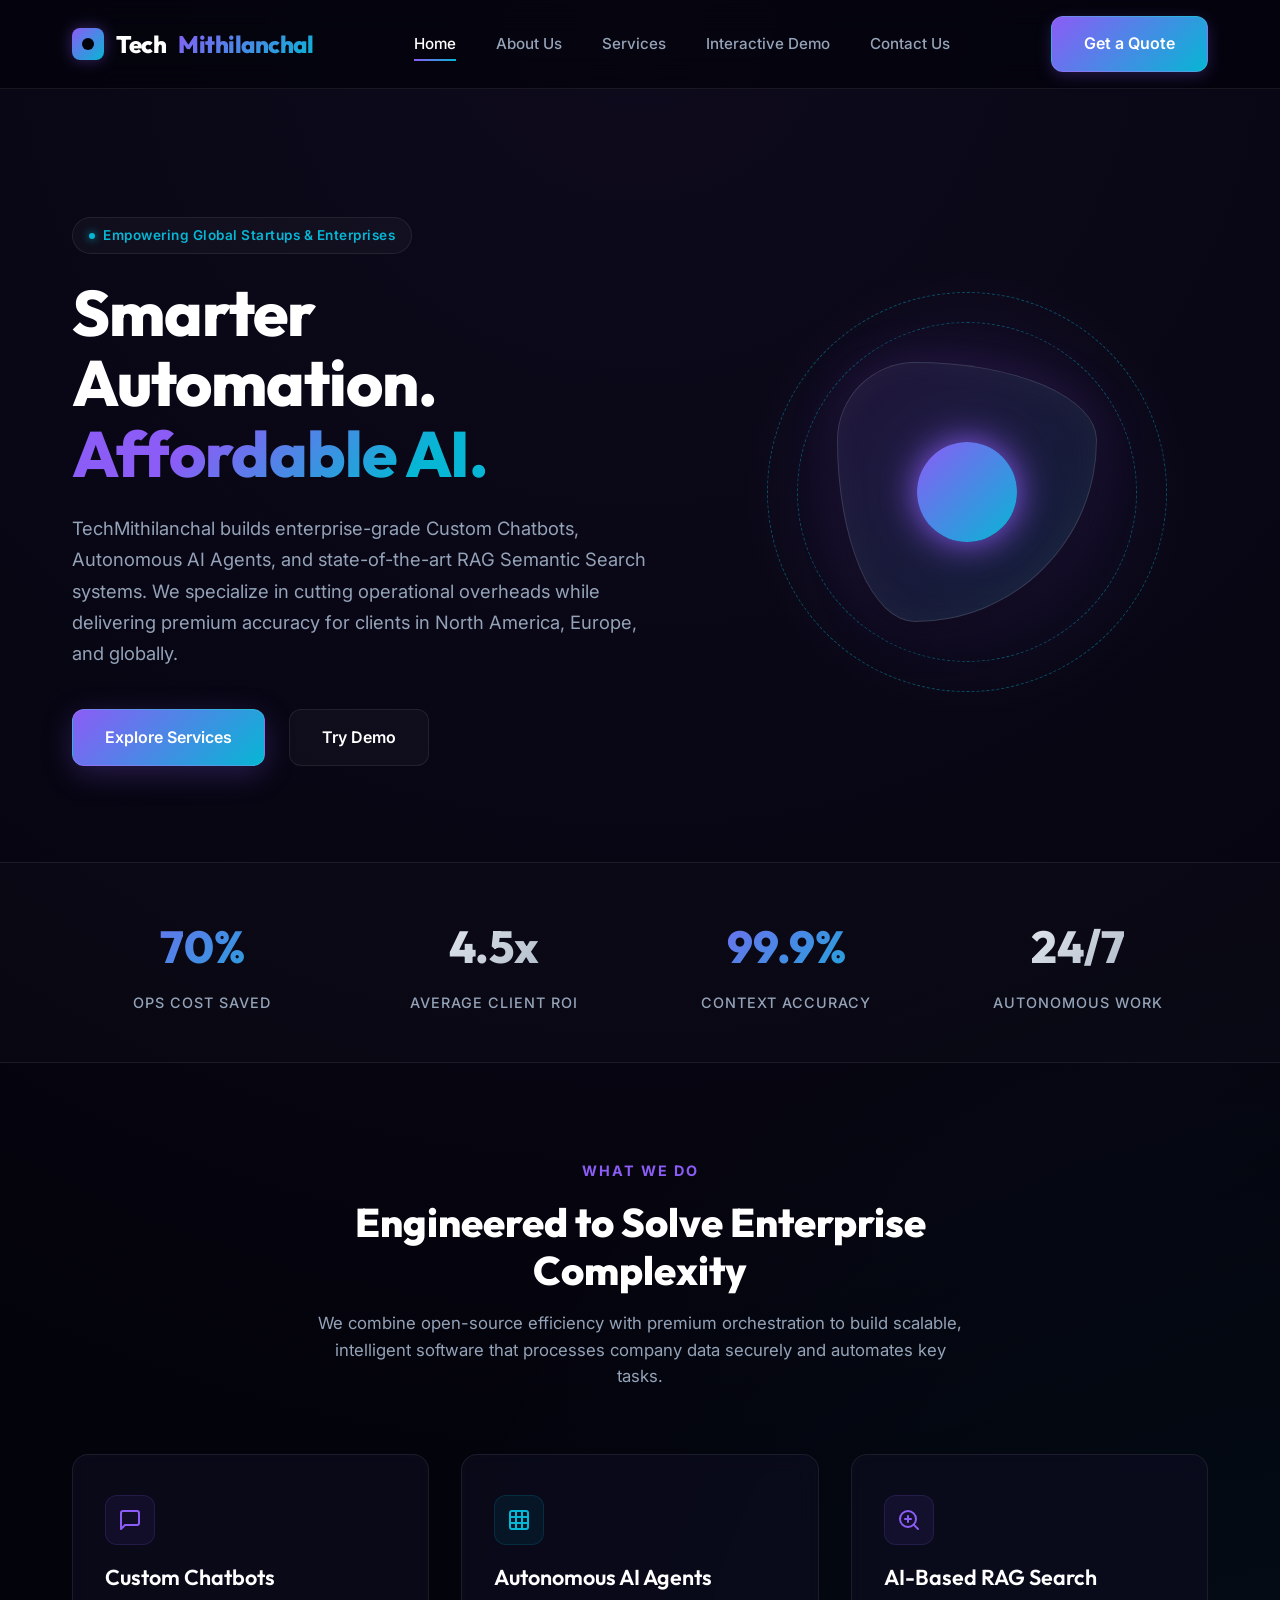
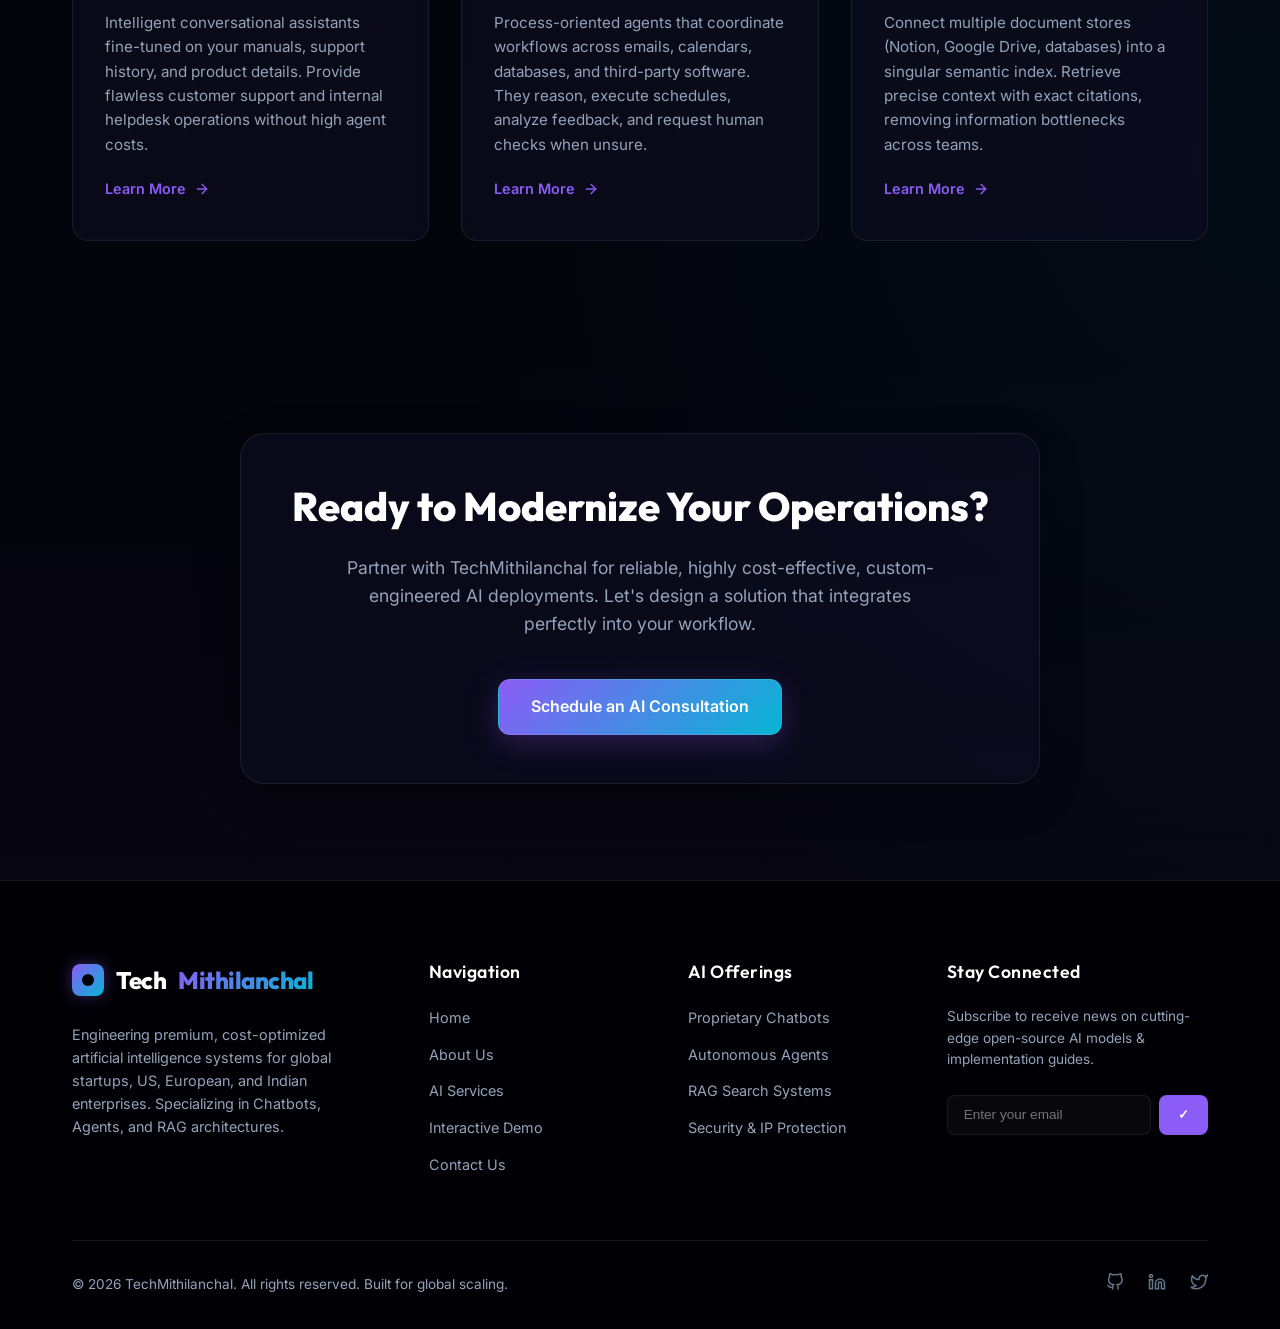
==== index.html @ 9c801f31 "Initial commit of TechMithilanchal site" ====
<!DOCTYPE html>
<html lang="en">
<head>
    <meta charset="UTF-8">
    <meta name="viewport" content="width=device-width, initial-scale=1.0">
    <meta name="description" content="TechMithilanchal delivers premium, cost-effective AI solutions for global startups and enterprises. Specializing in Custom Chatbots, Autonomous AI Agents, and Semantic RAG Search.">
    <meta name="keywords" content="AI Service Company, Custom Chatbots, AI Agents, RAG Search, Enterprise AI, Affordable AI Solution, TechMithilanchal">
    
    <!-- SEO Optimization -->
    <link rel="canonical" href="https://techmithilanchal.com/" />
    
    <!-- Open Graph / Facebook -->
    <meta property="og:type" content="website" />
    <meta property="og:url" content="https://techmithilanchal.com/" />
    <meta property="og:title" content="TechMithilanchal - Next-Gen AI Services for Startups & Enterprises" />
    <meta property="og:description" content="Premium, cost-optimized AI systems for global companies. Specializing in Custom Chatbots, Autonomous Agents, and Semantic RAG Search." />
    <meta property="og:image" content="https://techmithilanchal.com/logo.png" />

    <!-- Twitter -->
    <meta property="twitter:card" content="summary_large_image" />
    <meta property="twitter:url" content="https://techmithilanchal.com/" />
    <meta property="twitter:title" content="TechMithilanchal - Next-Gen AI Services" />
    <meta property="twitter:description" content="Custom Chatbots, Autonomous Agents, and RAG Semantic Search built specifically for cost-effective enterprise scaling." />
    <meta property="twitter:image" content="https://techmithilanchal.com/logo.png" />

    <!-- Schema.org JSON-LD Corporate Structured Data -->
    <script type="application/ld+json">
    {
      "@context": "https://schema.org",
      "@type": "Organization",
      "name": "TechMithilanchal",
      "url": "https://techmithilanchal.com/",
      "logo": "https://techmithilanchal.com/logo.png",
      "description": "TechMithilanchal builds enterprise-grade Custom Chatbots, Autonomous AI Agents, and state-of-the-art RAG Semantic Search systems.",
      "sameAs": [
        "https://github.com/techmithilanchal",
        "https://linkedin.com/company/techmithilanchal"
      ],
      "contactPoint": {
        "@type": "ContactPoint",
        "contactType": "customer support",
        "email": "contact@techmithilanchal.com"
      }
    }
    </script>

    <title>Cut Ops Costs by 70% with Custom AI Agents & Chatbots</title>
    <link rel="icon" type="image/svg+xml" href="/favicon.svg">
    <link rel="stylesheet" href="/style.css">
    <script defer src="/app.js"></script>
</head>
<body>
    <!-- Navigation Header -->
    <header class="navbar">
        <div class="container navbar-container">
            <a href="/" class="logo" id="nav-logo">
                <div class="logo-icon"></div>
                Tech<span>Mithilanchal</span>
            </a>
            
            <nav>
                <ul class="nav-menu" id="nav-menu-list">
                    <li><a href="/" class="nav-link" id="link-home">Home</a></li>
                    <li><a href="/about-us/" class="nav-link" id="link-about">About Us</a></li>
                    <li><a href="/services/" class="nav-link" id="link-services">Services</a></li>
                    <li><a href="/demo/" class="nav-link" id="link-demo">Interactive Demo</a></li>
                    <li><a href="/contact/" class="nav-link" id="link-contact">Contact Us</a></li>
                    <li class="mobile-cta-item"><a href="/contact/" class="btn nav-cta mobile-cta" id="mobile-header-cta">Get a Quote</a></li>
                </ul>
            </nav>
            
            <a href="/contact/" class="btn nav-cta" id="header-cta">Get a Quote</a>
            
            <button class="menu-toggle" id="menu-toggle-btn" aria-label="Toggle Navigation Menu">
                <span></span>
                <span></span>
                <span></span>
            </button>
        </div>
    </header>

    <!-- Main Content -->
    <main>
        <!-- Hero Section -->
        <section class="hero reveal-hidden" id="hero-section">
            <div class="container hero-grid">
                <div class="hero-content">
                    <div class="badge">
                        <span class="badge-dot"></span>
                        Empowering Global Startups & Enterprises
                    </div>
                    <h1 class="hero-title" id="main-hero-title">
                        Smarter Automation.<br><span>Affordable AI.</span>
                    </h1>
                    <p class="hero-description">
                        TechMithilanchal builds enterprise-grade Custom Chatbots, Autonomous AI Agents, and state-of-the-art RAG Semantic Search systems. We specialize in cutting operational overheads while delivering premium accuracy for clients in North America, Europe, and globally.
                    </p>
                    <div class="hero-actions">
                        <a href="/services/" class="btn btn-primary" id="hero-primary-cta">Explore Services</a>
                        <a href="/demo/" class="btn btn-secondary" id="hero-secondary-cta">Try Demo</a>
                    </div>
                </div>
                
                <div class="hero-visual">
                    <div class="visual-canvas">
                        <div class="visual-ring ring-1"></div>
                        <div class="visual-ring ring-2"></div>
                        <div class="visual-sphere">
                            <div class="visual-core"></div>
                        </div>
                    </div>
                </div>
            </div>
        </section>

        <!-- Stats Section -->
        <section class="stats reveal-hidden" id="stats-section">
            <div class="container stats-grid">
                <div class="stat-item">
                    <span class="stat-number colored">70%</span>
                    <span class="stat-label">Ops Cost Saved</span>
                </div>
                <div class="stat-item">
                    <span class="stat-number">4.5x</span>
                    <span class="stat-label">Average Client ROI</span>
                </div>
                <div class="stat-item">
                    <span class="stat-number colored">99.9%</span>
                    <span class="stat-label">Context Accuracy</span>
                </div>
                <div class="stat-item">
                    <span class="stat-number">24/7</span>
                    <span class="stat-label">Autonomous Work</span>
                </div>
            </div>
        </section>

        <!-- Core Offerings Highlight -->
        <section class="section reveal-hidden" id="features-highlights">
            <div class="container">
                <div class="section-header">
                    <span class="section-subtitle">What We Do</span>
                    <h2 class="section-title" id="features-section-title">Engineered to Solve Enterprise Complexity</h2>
                    <p class="section-description">We combine open-source efficiency with premium orchestration to build scalable, intelligent software that processes company data securely and automates key tasks.</p>
                </div>
                
                <div class="grid-3">
                    <!-- Service Card 1 -->
                    <article class="card">
                        <div class="card-icon">
                            <svg width="24" height="24" viewBox="0 0 24 24" fill="none" stroke="currentColor" stroke-width="2" stroke-linecap="round" stroke-linejoin="round"><path d="M21 15a2 2 0 0 1-2 2H7l-4 4V5a2 2 0 0 1 2-2h14a2 2 0 0 1 2 2z"></path></svg>
                        </div>
                        <h3 class="card-title">Custom Chatbots</h3>
                        <p class="card-text">
                            Intelligent conversational assistants fine-tuned on your manuals, support history, and product details. Provide flawless customer support and internal helpdesk operations without high agent costs.
                        </p>
                        <a href="/services/#chatbots" class="card-link">Learn More <svg width="16" height="16" viewBox="0 0 24 24" fill="none" stroke="currentColor" stroke-width="2" stroke-linecap="round" stroke-linejoin="round"><line x1="5" y1="12" x2="19" y2="12"></line><polyline points="12 5 19 12 12 19"></polyline></svg></a>
                    </article>

                    <!-- Service Card 2 -->
                    <article class="card">
                        <div class="card-icon cyan">
                            <svg width="24" height="24" viewBox="0 0 24 24" fill="none" stroke="currentColor" stroke-width="2" stroke-linecap="round" stroke-linejoin="round"><rect x="3" y="3" width="18" height="18" rx="2" ry="2"></rect><line x1="9" y1="3" x2="9" y2="21"></line><line x1="15" y1="3" x2="15" y2="21"></line><line x1="3" y1="9" x2="21" y2="9"></line><line x1="3" y1="15" x2="21" y2="15"></line></svg>
                        </div>
                        <h3 class="card-title">Autonomous AI Agents</h3>
                        <p class="card-text">
                            Process-oriented agents that coordinate workflows across emails, calendars, databases, and third-party software. They reason, execute schedules, analyze feedback, and request human checks when unsure.
                        </p>
                        <a href="/services/#agents" class="card-link">Learn More <svg width="16" height="16" viewBox="0 0 24 24" fill="none" stroke="currentColor" stroke-width="2" stroke-linecap="round" stroke-linejoin="round"><line x1="5" y1="12" x2="19" y2="12"></line><polyline points="12 5 19 12 12 19"></polyline></svg></a>
                    </article>

                    <!-- Service Card 3 -->
                    <article class="card">
                        <div class="card-icon">
                            <svg width="24" height="24" viewBox="0 0 24 24" fill="none" stroke="currentColor" stroke-width="2" stroke-linecap="round" stroke-linejoin="round"><circle cx="11" cy="11" r="8"></circle><line x1="21" y1="21" x2="16.65" y2="16.65"></line><line x1="11" y1="8" x2="11" y2="14"></line><line x1="8" y1="11" x2="14" y2="11"></line></svg>
                        </div>
                        <h3 class="card-title">AI-Based RAG Search</h3>
                        <p class="card-text">
                            Connect multiple document stores (Notion, Google Drive, databases) into a singular semantic index. Retrieve precise context with exact citations, removing information bottlenecks across teams.
                        </p>
                        <a href="/services/#rag" class="card-link">Learn More <svg width="16" height="16" viewBox="0 0 24 24" fill="none" stroke="currentColor" stroke-width="2" stroke-linecap="round" stroke-linejoin="round"><line x1="5" y1="12" x2="19" y2="12"></line><polyline points="12 5 19 12 12 19"></polyline></svg></a>
                    </article>
                </div>
            </div>
        </section>

        <!-- CTA Section -->
        <section class="section reveal-hidden" id="home-cta-section" style="background: linear-gradient(180deg, transparent, rgba(139, 92, 246, 0.03) 100%);">
            <div class="container">
                <div class="contact-card" style="text-align: center; display: flex; flex-direction: column; gap: 1.5rem; align-items: center; max-width: 800px; margin: 0 auto;">
                    <h2 style="font-family: var(--font-heading); font-size: 2.5rem; font-weight: 800;">Ready to Modernize Your Operations?</h2>
                    <p style="color: var(--text-muted); font-size: 1.1rem; max-width: 600px; line-height: 1.6;">
                        Partner with TechMithilanchal for reliable, highly cost-effective, custom-engineered AI deployments. Let's design a solution that integrates perfectly into your workflow.
                    </p>
                    <a href="/contact/" class="btn btn-primary" style="margin-top: 1rem;" id="footer-cta-btn">Schedule an AI Consultation</a>
                </div>
            </div>
        </section>
    </main>

    <!-- Footer -->
    <footer class="footer">
        <div class="container">
            <div class="footer-grid">
                <div class="footer-column">
                    <a href="/" class="logo">
                        <div class="logo-icon"></div>
                        Tech<span>Mithilanchal</span>
                    </a>
                    <p class="footer-desc">
                        Engineering premium, cost-optimized artificial intelligence systems for global startups, US, European, and Indian enterprises. Specializing in Chatbots, Agents, and RAG architectures.
                    </p>
                </div>
                
                <div class="footer-column">
                    <h4 class="footer-title">Navigation</h4>
                    <ul class="footer-links">
                        <li><a href="/" class="footer-link">Home</a></li>
                        <li><a href="/about-us/" class="footer-link">About Us</a></li>
                        <li><a href="/services/" class="footer-link">AI Services</a></li>
                        <li><a href="/demo/" class="footer-link">Interactive Demo</a></li>
                        <li><a href="/contact/" class="footer-link">Contact Us</a></li>
                    </ul>
                </div>

                <div class="footer-column">
                    <h4 class="footer-title">AI Offerings</h4>
                    <ul class="footer-links">
                        <li><a href="/services/#chatbots" class="footer-link">Proprietary Chatbots</a></li>
                        <li><a href="/services/#agents" class="footer-link">Autonomous Agents</a></li>
                        <li><a href="/services/#rag" class="footer-link">RAG Search Systems</a></li>
                        <li><a href="/about-us/#values" class="footer-link">Security & IP Protection</a></li>
                    </ul>
                </div>

                <div class="footer-column">
                    <h4 class="footer-title">Stay Connected</h4>
                    <p class="footer-desc" style="font-size: 0.85rem;">Subscribe to receive news on cutting-edge open-source AI models & implementation guides.</p>
                    <form class="newsletter-form" onsubmit="event.preventDefault(); alert('Subscribed successfully!'); this.reset();">
                        <input type="email" placeholder="Enter your email" class="newsletter-input" required aria-label="Email address for newsletter">
                        <button type="submit" class="btn-icon" aria-label="Subscribe">✓</button>
                    </form>
                </div>
            </div>

            <div class="footer-bottom">
                <p>&copy; 2026 TechMithilanchal. All rights reserved. Built for global scaling.</p>
                <div class="footer-socials">
                    <a href="#" class="social-link" aria-label="GitHub"><svg width="18" height="18" viewBox="0 0 24 24" fill="none" stroke="currentColor" stroke-width="2"><path d="M9 19c-5 1.5-5-2.5-7-3m14 6v-3.87a3.37 3.37 0 0 0-.94-2.61c3.14-.35 6.44-1.54 6.44-7A5.44 5.44 0 0 0 20 4.77 5.07 5.07 0 0 0 19.91 1S18.73.65 16 2.48a13.38 13.38 0 0 0-7 0C6.27.65 5.09 1 5.09 1A5.07 5.07 0 0 0 5 4.77a5.44 5.44 0 0 0-1.5 3.78c0 5.42 3.3 6.61 6.44 7A3.37 3.37 0 0 0 9 18.13V22"></path></svg></a>
                    <a href="#" class="social-link" aria-label="LinkedIn"><svg width="18" height="18" viewBox="0 0 24 24" fill="none" stroke="currentColor" stroke-width="2"><path d="M16 8a6 6 0 0 1 6 6v7h-4v-7a2 2 0 0 0-2-2 2 2 0 0 0-2 2v7h-4v-7a6 6 0 0 1 6-6zM2 9h4v12H2z"></path><circle cx="4" cy="4" r="2"></circle></svg></a>
                    <a href="#" class="social-link" aria-label="Twitter"><svg width="18" height="18" viewBox="0 0 24 24" fill="none" stroke="currentColor" stroke-width="2"><path d="M23 3a10.9 10.9 0 0 1-3.14 1.53 4.48 4.48 0 0 0-7.86 3v1A10.66 10.66 0 0 1 3 4s-4 9 5 13a11.64 11.64 0 0 1-7 2c9 5 20 0 20-11.5a4.5 4.5 0 0 0-.08-.83A7.72 7.72 0 0 0 23 3z"></path></svg></a>
                </div>
            </div>
        </div>
    </footer>
</body>
</html>
---- style.css ----
@import url('https://fonts.googleapis.com/css2?family=Inter:wght@300;400;500;600;700&family=Outfit:wght@400;500;600;700;800&display=swap');

/* CSS Variables for design tokens */
:root {
    --bg-dark: #03030b;
    --bg-darker: #010105;
    --bg-card: rgba(13, 13, 33, 0.65);
    --border-color: rgba(255, 255, 255, 0.08);
    --border-focus: rgba(139, 92, 246, 0.5);
    
    --color-primary: #8b5cf6; /* Electric Violet */
    --color-primary-glow: rgba(139, 92, 246, 0.15);
    --color-secondary: #06b6d4; /* Neon Cyan */
    --color-secondary-glow: rgba(6, 182, 212, 0.15);
    --color-accent: #f43f5e; /* Coral Pink */
    
    --text-main: #ffffff;
    --text-muted: #94a3b8;
    --text-dark: #64748b;
    
    --font-heading: 'Outfit', sans-serif;
    --font-body: 'Inter', sans-serif;
    
    --transition-smooth: all 0.3s cubic-bezier(0.4, 0, 0.2, 1);
    --transition-slow: all 0.5s cubic-bezier(0.4, 0, 0.2, 1);
}

/* Reset and base styles */
* {
    margin: 0;
    padding: 0;
    box-sizing: border-box;
}

html {
    scroll-behavior: smooth;
    font-size: 16px;
    background-color: var(--bg-dark);
    color: var(--text-main);
    font-family: var(--font-body);
    overflow-x: hidden;
}

body {
    min-height: 100vh;
    display: flex;
    flex-direction: column;
    position: relative;
    line-height: 1.6;
    background: radial-gradient(circle at 50% 0%, rgba(139, 92, 246, 0.08) 0%, rgba(3, 3, 11, 0) 50%),
                radial-gradient(circle at 100% 60%, rgba(6, 182, 212, 0.05) 0%, rgba(3, 3, 11, 0) 40%),
                var(--bg-dark);
}

/* Typography styling */
h1, h2, h3, h4, h5, h6 {
    font-family: var(--font-heading);
    font-weight: 700;
    line-height: 1.2;
    color: var(--text-main);
}

p {
    color: var(--text-muted);
}

a {
    text-decoration: none;
    color: inherit;
    transition: var(--transition-smooth);
}

/* Container */
.container {
    width: 100%;
    max-width: 1200px;
    margin: 0 auto;
    padding: 0 2rem;
}

/* Sticky Navbar with Glassmorphism */
.navbar {
    position: sticky;
    top: 0;
    z-index: 1000;
    background: rgba(3, 3, 11, 0.75);
    backdrop-filter: blur(16px);
    -webkit-backdrop-filter: blur(16px);
    border-bottom: 1px solid var(--border-color);
    padding: 1rem 0;
    transition: var(--transition-smooth);
}

.navbar-container {
    display: flex;
    justify-content: space-between;
    align-items: center;
}

.logo {
    display: flex;
    align-items: center;
    gap: 0.75rem;
    font-family: var(--font-heading);
    font-weight: 800;
    font-size: 1.5rem;
    letter-spacing: -0.5px;
    color: var(--text-main);
}

.logo span {
    background: linear-gradient(135deg, var(--color-primary), var(--color-secondary));
    -webkit-background-clip: text;
    -webkit-text-fill-color: transparent;
}

.logo-icon {
    width: 32px;
    height: 32px;
    background: linear-gradient(135deg, var(--color-primary), var(--color-secondary));
    border-radius: 8px;
    display: flex;
    align-items: center;
    justify-content: center;
    position: relative;
    box-shadow: 0 0 15px rgba(139, 92, 246, 0.4);
}

.logo-icon::after {
    content: '';
    position: absolute;
    width: 12px;
    height: 12px;
    background: var(--bg-dark);
    border-radius: 50%;
}

.nav-menu {
    display: flex;
    list-style: none;
    gap: 2.5rem;
    align-items: center;
}

.nav-link {
    font-size: 0.95rem;
    font-weight: 500;
    color: var(--text-muted);
    position: relative;
    padding: 0.5rem 0;
}

.nav-link:hover {
    color: var(--text-main);
}

.nav-link::after {
    content: '';
    position: absolute;
    bottom: 0;
    left: 0;
    width: 0;
    height: 2px;
    background: linear-gradient(90deg, var(--color-primary), var(--color-secondary));
    transition: var(--transition-smooth);
}

.nav-link.active {
    color: var(--text-main);
}

.nav-link.active::after {
    width: 100%;
}

.nav-cta {
    background: linear-gradient(135deg, var(--color-primary), var(--color-secondary));
    color: #ffffff;
    padding: 0.6rem 1.5rem;
    border-radius: 99px;
    font-weight: 600;
    font-size: 0.9rem;
    box-shadow: 0 4px 15px rgba(139, 92, 246, 0.25);
    border: 1px solid rgba(255, 255, 255, 0.1);
}

.nav-cta:hover {
    transform: translateY(-2px);
    box-shadow: 0 6px 20px rgba(139, 92, 246, 0.4);
}

.mobile-cta-item {
    display: none;
}

.menu-toggle {
    display: none;
    flex-direction: column;
    gap: 6px;
    background: none;
    border: none;
    cursor: pointer;
    z-index: 1001;
}

.menu-toggle span {
    display: block;
    width: 25px;
    height: 2px;
    background-color: var(--text-main);
    border-radius: 2px;
    transition: var(--transition-smooth);
}

/* Hero Section */
.hero {
    padding: 8rem 0 6rem;
    position: relative;
    overflow: hidden;
}

.hero-grid {
    display: grid;
    grid-template-columns: 1.1fr 0.9fr;
    gap: 4rem;
    align-items: center;
}

.hero-content {
    display: flex;
    flex-direction: column;
    gap: 1.5rem;
}

.badge {
    align-self: flex-start;
    display: flex;
    align-items: center;
    gap: 0.5rem;
    background: rgba(255, 255, 255, 0.03);
    border: 1px solid var(--border-color);
    padding: 0.4rem 1rem;
    border-radius: 99px;
    font-size: 0.85rem;
    color: var(--color-secondary);
    font-weight: 600;
    letter-spacing: 0.5px;
}

.badge-dot {
    width: 6px;
    height: 6px;
    background-color: var(--color-secondary);
    border-radius: 50%;
    box-shadow: 0 0 8px var(--color-secondary);
    animation: pulse 1.5s infinite alternate;
}

.hero-title {
    font-size: 4rem;
    font-weight: 800;
    line-height: 1.1;
    letter-spacing: -1px;
}

.hero-title span {
    background: linear-gradient(135deg, var(--color-primary) 30%, var(--color-secondary) 80%);
    -webkit-background-clip: text;
    -webkit-text-fill-color: transparent;
}

.hero-description {
    font-size: 1.15rem;
    line-height: 1.7;
    color: var(--text-muted);
}

.hero-actions {
    display: flex;
    gap: 1.5rem;
    margin-top: 1rem;
}

.btn {
    display: inline-flex;
    align-items: center;
    justify-content: center;
    gap: 0.75rem;
    padding: 0.9rem 2rem;
    border-radius: 12px;
    font-weight: 600;
    font-size: 1rem;
    cursor: pointer;
    transition: var(--transition-smooth);
}

.btn-primary {
    background: linear-gradient(135deg, var(--color-primary), var(--color-secondary));
    color: #ffffff;
    border: 1px solid rgba(255, 255, 255, 0.1);
    box-shadow: 0 8px 30px rgba(139, 92, 246, 0.25);
}

.btn-primary:hover {
    transform: translateY(-2px);
    box-shadow: 0 12px 35px rgba(139, 92, 246, 0.4);
}

.btn-secondary {
    background: rgba(255, 255, 255, 0.03);
    color: var(--text-main);
    border: 1px solid var(--border-color);
}

.btn-secondary:hover {
    background: rgba(255, 255, 255, 0.08);
    border-color: rgba(255, 255, 255, 0.2);
    transform: translateY(-2px);
}

/* Floating Visuals on Hero */
.hero-visual {
    position: relative;
    display: flex;
    justify-content: center;
    align-items: center;
}

.visual-canvas {
    width: 100%;
    max-width: 450px;
    aspect-ratio: 1;
    background: radial-gradient(circle, var(--color-primary-glow) 0%, transparent 70%);
    border-radius: 50%;
    position: relative;
    display: flex;
    align-items: center;
    justify-content: center;
}

.visual-sphere {
    width: 260px;
    height: 260px;
    background: linear-gradient(135deg, rgba(139, 92, 246, 0.1), rgba(6, 182, 212, 0.1));
    border: 1px solid rgba(255, 255, 255, 0.15);
    border-radius: 30% 70% 70% 30% / 30% 30% 70% 70%;
    backdrop-filter: blur(10px);
    animation: blob-bounce 8s ease-in-out infinite alternate;
    display: flex;
    align-items: center;
    justify-content: center;
    box-shadow: inset 0 0 40px rgba(255, 255, 255, 0.05),
                0 15px 35px rgba(0, 0, 0, 0.5),
                0 0 50px rgba(139, 92, 246, 0.2);
}

.visual-core {
    width: 100px;
    height: 100px;
    background: linear-gradient(135deg, var(--color-primary), var(--color-secondary));
    border-radius: 50%;
    box-shadow: 0 0 35px var(--color-primary);
    position: relative;
}

.visual-ring {
    position: absolute;
    border: 1.5px dashed rgba(6, 182, 212, 0.4);
    border-radius: 50%;
}

.visual-ring.ring-1 {
    width: 340px;
    height: 340px;
    animation: rotate 20s linear infinite;
}

.visual-ring.ring-2 {
    width: 400px;
    height: 400px;
    animation: rotate-reverse 25s linear infinite;
}

/* Stats Section */
.stats {
    padding: 3rem 0;
    border-top: 1px solid var(--border-color);
    border-bottom: 1px solid var(--border-color);
    background: rgba(255, 255, 255, 0.01);
}

.stats-grid {
    display: grid;
    grid-template-columns: repeat(4, 1fr);
    gap: 2rem;
    text-align: center;
}

.stat-item {
    display: flex;
    flex-direction: column;
    gap: 0.5rem;
}

.stat-number {
    font-size: 2.8rem;
    font-weight: 800;
    font-family: var(--font-heading);
    background: linear-gradient(135deg, var(--text-main), var(--text-muted));
    -webkit-background-clip: text;
    -webkit-text-fill-color: transparent;
}

.stat-number.colored {
    background: linear-gradient(135deg, var(--color-primary), var(--color-secondary));
    -webkit-background-clip: text;
    -webkit-text-fill-color: transparent;
}

.stat-label {
    font-size: 0.9rem;
    color: var(--text-muted);
    font-weight: 500;
    text-transform: uppercase;
    letter-spacing: 1px;
}

/* Section Common Styles */
.section {
    padding: 6rem 0;
    position: relative;
}

.section-header {
    text-align: center;
    max-width: 650px;
    margin: 0 auto 4rem;
    display: flex;
    flex-direction: column;
    gap: 1rem;
    align-items: center;
}

.section-subtitle {
    font-size: 0.9rem;
    color: var(--color-primary);
    font-weight: 700;
    text-transform: uppercase;
    letter-spacing: 2px;
}

.section-title {
    font-size: 2.5rem;
    font-weight: 800;
}

.section-description {
    font-size: 1.05rem;
    color: var(--text-muted);
}

/* Cards & Grid Styling */
.grid-3 {
    display: grid;
    grid-template-columns: repeat(3, 1fr);
    gap: 2rem;
}

.card {
    background: var(--bg-card);
    border: 1px solid var(--border-color);
    border-radius: 16px;
    padding: 2.5rem 2rem;
    position: relative;
    overflow: hidden;
    transition: var(--transition-smooth);
    display: flex;
    flex-direction: column;
    gap: 1.25rem;
    backdrop-filter: blur(10px);
    -webkit-backdrop-filter: blur(10px);
}

.card:hover {
    transform: translateY(-5px);
    border-color: rgba(139, 92, 246, 0.3);
    box-shadow: 0 10px 30px rgba(139, 92, 246, 0.08),
                inset 0 0 15px rgba(255, 255, 255, 0.02);
}

.card::before {
    content: '';
    position: absolute;
    top: 0;
    left: 0;
    width: 100%;
    height: 2px;
    background: linear-gradient(90deg, var(--color-primary), var(--color-secondary));
    transform: scaleX(0);
    transform-origin: left;
    transition: var(--transition-smooth);
}

.card:hover::before {
    transform: scaleX(1);
}

.card-icon {
    width: 50px;
    height: 50px;
    border-radius: 12px;
    background: rgba(139, 92, 246, 0.08);
    display: flex;
    align-items: center;
    justify-content: center;
    color: var(--color-primary);
    font-size: 1.5rem;
    border: 1px solid rgba(139, 92, 246, 0.15);
    transition: var(--transition-smooth);
}

.card:hover .card-icon {
    background: var(--color-primary);
    color: #ffffff;
    box-shadow: 0 0 15px rgba(139, 92, 246, 0.4);
}

.card-icon.cyan {
    background: rgba(6, 182, 212, 0.08);
    color: var(--color-secondary);
    border-color: rgba(6, 182, 212, 0.15);
}

.card:hover .card-icon.cyan {
    background: var(--color-secondary);
    color: #ffffff;
    box-shadow: 0 0 15px rgba(6, 182, 212, 0.4);
}

.card-title {
    font-size: 1.35rem;
    font-weight: 600;
}

.card-text {
    font-size: 0.95rem;
    color: var(--text-muted);
    line-height: 1.6;
}

.card-link {
    display: flex;
    align-items: center;
    gap: 0.5rem;
    font-weight: 600;
    font-size: 0.9rem;
    color: var(--color-primary);
    margin-top: auto;
}

.card-link svg {
    transition: var(--transition-smooth);
}

.card:hover .card-link svg {
    transform: translateX(4px);
}

/* Feature Showcase (Alternating split blocks) */
.feature-split {
    display: flex;
    flex-direction: column;
    gap: 7rem;
}

.split-row {
    display: grid;
    grid-template-columns: repeat(2, 1fr);
    gap: 5rem;
    align-items: center;
}

.split-row.reversed {
    direction: rtl;
}

.split-row.reversed .split-content {
    direction: ltr;
}

.split-content {
    display: flex;
    flex-direction: column;
    gap: 1.5rem;
}

.split-title {
    font-size: 2.2rem;
    font-weight: 800;
}

.split-title span {
    background: linear-gradient(135deg, var(--color-primary), var(--color-secondary));
    -webkit-background-clip: text;
    -webkit-text-fill-color: transparent;
}

.split-bullets {
    list-style: none;
    display: flex;
    flex-direction: column;
    gap: 1rem;
}

.split-bullet-item {
    display: flex;
    gap: 1rem;
    align-items: flex-start;
}

.bullet-icon {
    margin-top: 0.25rem;
    color: var(--color-secondary);
    flex-shrink: 0;
}

.bullet-text strong {
    color: var(--text-main);
    display: block;
    font-size: 1.05rem;
    margin-bottom: 0.2rem;
}

.split-visual {
    background: var(--bg-card);
    border: 1px solid var(--border-color);
    border-radius: 20px;
    padding: 1.5rem;
    aspect-ratio: 1.5;
    position: relative;
    overflow: hidden;
    box-shadow: 0 10px 40px rgba(0, 0, 0, 0.4);
    display: flex;
    align-items: center;
    justify-content: center;
}

/* Showcase Screen Mockups inside visuals */
.mock-ui {
    width: 100%;
    height: 100%;
    background: var(--bg-darker);
    border-radius: 12px;
    border: 1px solid var(--border-color);
    overflow: hidden;
    display: flex;
    flex-direction: column;
}

.mock-header {
    background: rgba(255, 255, 255, 0.02);
    border-bottom: 1px solid var(--border-color);
    padding: 0.6rem 1rem;
    display: flex;
    align-items: center;
    gap: 0.5rem;
}

.mock-dot {
    width: 8px;
    height: 8px;
    border-radius: 50%;
    background: rgba(255, 255, 255, 0.15);
}

.mock-dot.red { background-color: #ef4444; }
.mock-dot.yellow { background-color: #eab308; }
.mock-dot.green { background-color: #22c55e; }

.mock-address {
    flex-grow: 1;
    background: rgba(255, 255, 255, 0.04);
    border-radius: 4px;
    font-size: 0.75rem;
    color: var(--text-dark);
    padding: 0.2rem 0.75rem;
    margin-left: 1rem;
    font-family: monospace;
}

.mock-body {
    padding: 1.25rem;
    flex-grow: 1;
    display: flex;
    flex-direction: column;
    gap: 0.75rem;
    font-size: 0.85rem;
}

/* Chat bubble mockup */
.mock-chat-bubble {
    padding: 0.75rem 1rem;
    border-radius: 12px;
    max-width: 80%;
}

.mock-chat-bubble.user {
    background: rgba(255, 255, 255, 0.05);
    align-self: flex-end;
    border-bottom-right-radius: 2px;
}

.mock-chat-bubble.ai {
    background: rgba(139, 92, 246, 0.12);
    border: 1px solid rgba(139, 92, 246, 0.15);
    align-self: flex-start;
    border-bottom-left-radius: 2px;
}

/* RAG visualizer steps */
.rag-nodes {
    display: flex;
    justify-content: space-between;
    align-items: center;
    width: 100%;
    padding: 2rem 1rem;
}

.rag-node {
    width: 80px;
    height: 80px;
    border-radius: 16px;
    background: rgba(255, 255, 255, 0.02);
    border: 1px solid var(--border-color);
    display: flex;
    flex-direction: column;
    align-items: center;
    justify-content: center;
    gap: 0.4rem;
    font-size: 0.7rem;
    font-weight: 600;
    transition: var(--transition-smooth);
}

.rag-node.active {
    border-color: var(--color-secondary);
    box-shadow: 0 0 15px var(--color-secondary-glow);
    background: rgba(6, 182, 212, 0.05);
    transform: scale(1.05);
}

.rag-arrow {
    flex-grow: 1;
    height: 2px;
    background: linear-gradient(90deg, var(--border-color), var(--border-color));
    position: relative;
}

.rag-arrow.active {
    background: linear-gradient(90deg, var(--color-primary), var(--color-secondary));
}

.rag-arrow.active::after {
    content: '';
    position: absolute;
    top: -3px;
    right: 0;
    width: 8px;
    height: 8px;
    border-top: 2px solid var(--color-secondary);
    border-right: 2px solid var(--color-secondary);
    transform: rotate(45deg);
}

/* About Us Story and Cultural Integration */
.story-section {
    display: grid;
    grid-template-columns: 0.9fr 1.1fr;
    gap: 5rem;
    align-items: center;
}

.art-container {
    background: radial-gradient(circle, var(--color-primary-glow) 0%, transparent 60%);
    position: relative;
    border-radius: 24px;
    overflow: hidden;
    aspect-ratio: 1.1;
    display: flex;
    align-items: center;
    justify-content: center;
    border: 1px solid var(--border-color);
}

.mithila-art-svg {
    width: 85%;
    height: 85%;
    stroke: rgba(255, 255, 255, 0.15);
    stroke-width: 1.5;
    fill: none;
    transition: var(--transition-slow);
}

.art-container:hover .mithila-art-svg {
    stroke: var(--color-primary);
    filter: drop-shadow(0 0 10px rgba(139, 92, 246, 0.4));
}

/* Interactive Demo Page Layout */
.demo-container {
    max-width: 900px;
    margin: 0 auto;
    background: var(--bg-card);
    border: 1px solid var(--border-color);
    border-radius: 24px;
    padding: 3rem;
    box-shadow: 0 20px 50px rgba(0, 0, 0, 0.5);
    backdrop-filter: blur(15px);
    -webkit-backdrop-filter: blur(15px);
}

.demo-pipeline {
    display: flex;
    flex-direction: column;
    gap: 2.5rem;
    margin-top: 3rem;
}

.pipeline-step {
    display: flex;
    gap: 2rem;
    background: rgba(255, 255, 255, 0.01);
    border: 1px solid var(--border-color);
    border-radius: 16px;
    padding: 1.5rem;
    align-items: center;
    transition: var(--transition-smooth);
}

.pipeline-step.active {
    background: rgba(139, 92, 246, 0.03);
    border-color: var(--color-primary);
    box-shadow: 0 0 20px rgba(139, 92, 246, 0.15);
}

.step-num {
    width: 48px;
    height: 48px;
    border-radius: 12px;
    background: rgba(255, 255, 255, 0.03);
    border: 1px solid var(--border-color);
    display: flex;
    align-items: center;
    justify-content: center;
    font-size: 1.25rem;
    font-weight: 700;
    font-family: var(--font-heading);
    color: var(--text-muted);
    transition: var(--transition-smooth);
}

.pipeline-step.active .step-num {
    background: var(--color-primary);
    color: white;
    border-color: var(--color-primary);
    box-shadow: 0 0 15px rgba(139, 92, 246, 0.4);
}

.step-details {
    flex-grow: 1;
    display: flex;
    flex-direction: column;
    gap: 0.35rem;
}

.step-title {
    font-size: 1.15rem;
    font-weight: 600;
}

.step-desc {
    font-size: 0.9rem;
    color: var(--text-muted);
}

.demo-trigger-box {
    display: flex;
    gap: 1rem;
    margin-bottom: 2rem;
}

.demo-input {
    flex-grow: 1;
    background: rgba(255, 255, 255, 0.03);
    border: 1px solid var(--border-color);
    border-radius: 12px;
    padding: 1rem 1.5rem;
    color: white;
    font-size: 1rem;
    font-family: var(--font-body);
    transition: var(--transition-smooth);
}

.demo-input:focus {
    outline: none;
    border-color: var(--color-secondary);
    background: rgba(255, 255, 255, 0.06);
    box-shadow: 0 0 15px var(--color-secondary-glow);
}

/* Contact Page Form & FAQs */
.contact-grid {
    display: grid;
    grid-template-columns: 1.2fr 0.8fr;
    gap: 5rem;
}

.contact-card {
    background: var(--bg-card);
    border: 1px solid var(--border-color);
    border-radius: 24px;
    padding: 3rem;
    box-shadow: 0 15px 40px rgba(0, 0, 0, 0.3);
}

.contact-form {
    display: flex;
    flex-direction: column;
    gap: 1.75rem;
}

.form-group-row {
    display: grid;
    grid-template-columns: 1fr 1fr;
    gap: 1.5rem;
}

.form-group {
    display: flex;
    flex-direction: column;
    gap: 0.5rem;
}

.form-label {
    font-size: 0.85rem;
    font-weight: 600;
    color: var(--text-muted);
    text-transform: uppercase;
    letter-spacing: 0.5px;
}

.form-input, .form-select, .form-textarea {
    background: rgba(255, 255, 255, 0.03);
    border: 1px solid var(--border-color);
    border-radius: 10px;
    padding: 0.85rem 1.2rem;
    color: white;
    font-size: 0.95rem;
    font-family: var(--font-body);
    transition: var(--transition-smooth);
}

.form-input:focus, .form-select:focus, .form-textarea:focus {
    outline: none;
    border-color: var(--color-primary);
    background: rgba(255, 255, 255, 0.05);
    box-shadow: 0 0 15px var(--color-primary-glow);
}

.form-textarea {
    resize: vertical;
    min-height: 120px;
}

.form-select option {
    background: var(--bg-dark);
    color: white;
}

.faq-section {
    display: flex;
    flex-direction: column;
    gap: 1.5rem;
}

.faq-item {
    border-bottom: 1px solid var(--border-color);
    padding-bottom: 1.25rem;
}

.faq-question {
    display: flex;
    justify-content: space-between;
    align-items: center;
    font-size: 1.1rem;
    font-weight: 600;
    cursor: pointer;
    padding: 0.5rem 0;
    user-select: none;
}

.faq-answer {
    color: var(--text-muted);
    font-size: 0.95rem;
    margin-top: 0.75rem;
    display: none;
    line-height: 1.6;
}

.faq-icon {
    font-size: 1.2rem;
    transition: var(--transition-smooth);
    color: var(--color-secondary);
}

.faq-item.active .faq-answer {
    display: block;
}

.faq-item.active .faq-icon {
    transform: rotate(45deg);
}

/* Footer Section */
.footer {
    margin-top: auto;
    background: var(--bg-darker);
    border-top: 1px solid var(--border-color);
    padding: 5rem 0 2rem;
}

.footer-grid {
    display: grid;
    grid-template-columns: 1.5fr 1fr 1fr 1.2fr;
    gap: 4rem;
    margin-bottom: 4rem;
}

.footer-column {
    display: flex;
    flex-direction: column;
    gap: 1.5rem;
}

.footer-desc {
    color: var(--text-muted);
    font-size: 0.9rem;
    line-height: 1.6;
}

.footer-title {
    font-size: 1.1rem;
    font-weight: 600;
    letter-spacing: 0.5px;
}

.footer-links {
    list-style: none;
    display: flex;
    flex-direction: column;
    gap: 0.85rem;
    font-size: 0.9rem;
}

.footer-link {
    color: var(--text-muted);
}

.footer-link:hover {
    color: var(--color-secondary);
    transform: translateX(3px);
}

.newsletter-form {
    display: flex;
    gap: 0.5rem;
}

.newsletter-input {
    flex-grow: 1;
    background: rgba(255, 255, 255, 0.03);
    border: 1px solid var(--border-color);
    border-radius: 8px;
    padding: 0.7rem 1rem;
    color: white;
    font-size: 0.85rem;
}

.newsletter-input:focus {
    outline: none;
    border-color: var(--color-primary);
}

.btn-icon {
    padding: 0.7rem 1.2rem;
    border-radius: 8px;
    background: var(--color-primary);
    border: none;
    color: white;
    cursor: pointer;
    font-weight: 600;
}

.footer-bottom {
    border-top: 1px solid var(--border-color);
    padding-top: 2rem;
    display: flex;
    justify-content: space-between;
    align-items: center;
    font-size: 0.85rem;
    color: var(--text-dark);
}

.footer-socials {
    display: flex;
    gap: 1.5rem;
}

.social-link {
    color: var(--text-dark);
}

.social-link:hover {
    color: var(--text-main);
}

/* Animations */
@keyframes pulse {
    0% {
        transform: scale(0.9);
        box-shadow: 0 0 0 0 rgba(6, 182, 212, 0.7);
    }
    70% {
        transform: scale(1);
        box-shadow: 0 0 0 10px rgba(6, 182, 212, 0);
    }
    100% {
        transform: scale(0.9);
        box-shadow: 0 0 0 0 rgba(6, 182, 212, 0);
    }
}

@keyframes rotate {
    from {
        transform: rotate(0deg);
    }
    to {
        transform: rotate(360deg);
    }
}

@keyframes rotate-reverse {
    from {
        transform: rotate(360deg);
    }
    to {
        transform: rotate(0deg);
    }
}

@keyframes blob-bounce {
    0% {
        border-radius: 30% 70% 70% 30% / 30% 30% 70% 70%;
        transform: translateY(0);
    }
    50% {
        border-radius: 50% 50% 30% 70% / 50% 60% 40% 50%;
        transform: translateY(-8px);
    }
    100% {
        border-radius: 60% 40% 60% 40% / 40% 50% 50% 60%;
        transform: translateY(4px);
    }
}

/* Scroll reveal helper classes */
.reveal-hidden {
    opacity: 0;
    transform: translateY(30px);
    transition: opacity 0.8s ease-out, transform 0.8s ease-out;
}

.reveal-visible {
    opacity: 1;
    transform: translateY(0);
}

/* Mobile responsive adjustments */
@media (max-width: 1024px) {
    .nav-menu {
        gap: 1.5rem;
    }
    
    .nav-link {
        font-size: 0.9rem;
    }
    
    .logo {
        font-size: 1.35rem;
    }

    .hero-title {
        font-size: 3.2rem;
    }
    
    .hero-grid {
        gap: 2rem;
    }
    
    .grid-3 {
        grid-template-columns: repeat(2, 1fr);
    }
    
    .footer-grid {
        grid-template-columns: repeat(2, 1fr);
        gap: 3rem;
    }
}

@media (max-width: 991px) {
    .container {
        padding: 0 1.25rem;
    }

    .hero {
        padding: 4rem 0 3rem;
    }

    .navbar-container > #header-cta {
        display: none;
    }

    .mobile-cta-item {
        display: block;
        width: 100%;
        text-align: center;
        padding: 0 1.5rem;
        margin-top: 1rem;
    }

    .mobile-cta-item .mobile-cta {
        display: inline-block;
        width: 100%;
        max-width: 280px;
        text-align: center;
        padding: 0.8rem 2rem;
        font-size: 1rem;
    }

    .menu-toggle {
        display: flex;
    }
    
    .nav-menu {
        position: fixed;
        top: 70px;
        left: -100%;
        width: 100%;
        height: calc(100vh - 70px);
        background: var(--bg-darker);
        flex-direction: column;
        align-items: center;
        justify-content: center;
        gap: 2rem;
        transition: var(--transition-smooth);
        padding-bottom: 5rem;
        overflow-y: auto;
    }
    
    .nav-menu.active {
        left: 0;
    }
    
    .hero-grid {
        grid-template-columns: 1fr;
        text-align: center;
    }
    
    .badge {
        align-self: center;
    }
    
    .hero-actions {
        justify-content: center;
    }
    
    .hero-visual {
        margin-top: 2rem;
    }
    
    .visual-canvas {
        max-width: 320px;
    }
    
    .visual-sphere {
        width: 180px;
        height: 180px;
    }
    
    .visual-ring.ring-1 {
        width: 240px;
        height: 240px;
    }
    
    .visual-ring.ring-2 {
        width: 280px;
        height: 280px;
    }
    
    .stats-grid {
        grid-template-columns: repeat(2, 1fr);
    }
    
    .grid-3 {
        grid-template-columns: 1fr;
    }
    
    .split-row {
        grid-template-columns: 1fr;
        gap: 3rem;
    }
    
    .split-row.reversed {
        direction: ltr;
    }

    .split-visual {
        aspect-ratio: auto;
        height: auto;
        min-height: 280px;
        padding: 1.5rem;
    }

    .mock-ui {
        height: auto;
    }
    
    .story-section {
        grid-template-columns: 1fr;
        gap: 3rem;
    }
    
    .contact-grid {
        grid-template-columns: 1fr;
        gap: 3rem;
    }
    
    .contact-card {
        padding: 2rem 1.5rem;
    }

    .demo-container {
        padding: 2rem 1.5rem;
    }

    .demo-trigger-box {
        flex-direction: column;
        gap: 1rem;
    }

    .demo-trigger-box .btn {
        width: 100%;
    }

    .pipeline-step {
        gap: 1rem;
        padding: 1.25rem;
    }
    
    .form-group-row {
        grid-template-columns: 1fr;
    }
}

@media (max-width: 480px) {
    .logo {
        font-size: 1.22rem;
        gap: 0.5rem;
    }
    
    .logo-icon {
        width: 26px;
        height: 26px;
        border-radius: 6px;
    }
    
    .logo-icon::after {
        width: 10px;
        height: 10px;
    }

    .hero {
        padding: 3rem 0 2rem;
    }

    .hero-title {
        font-size: 2.5rem;
    }
    
    .stats-grid {
        grid-template-columns: 1fr;
    }
    
    .footer-grid {
        grid-template-columns: 1fr;
    }
    
    .footer-bottom {
        flex-direction: column;
        gap: 1rem;
        text-align: center;
    }
}
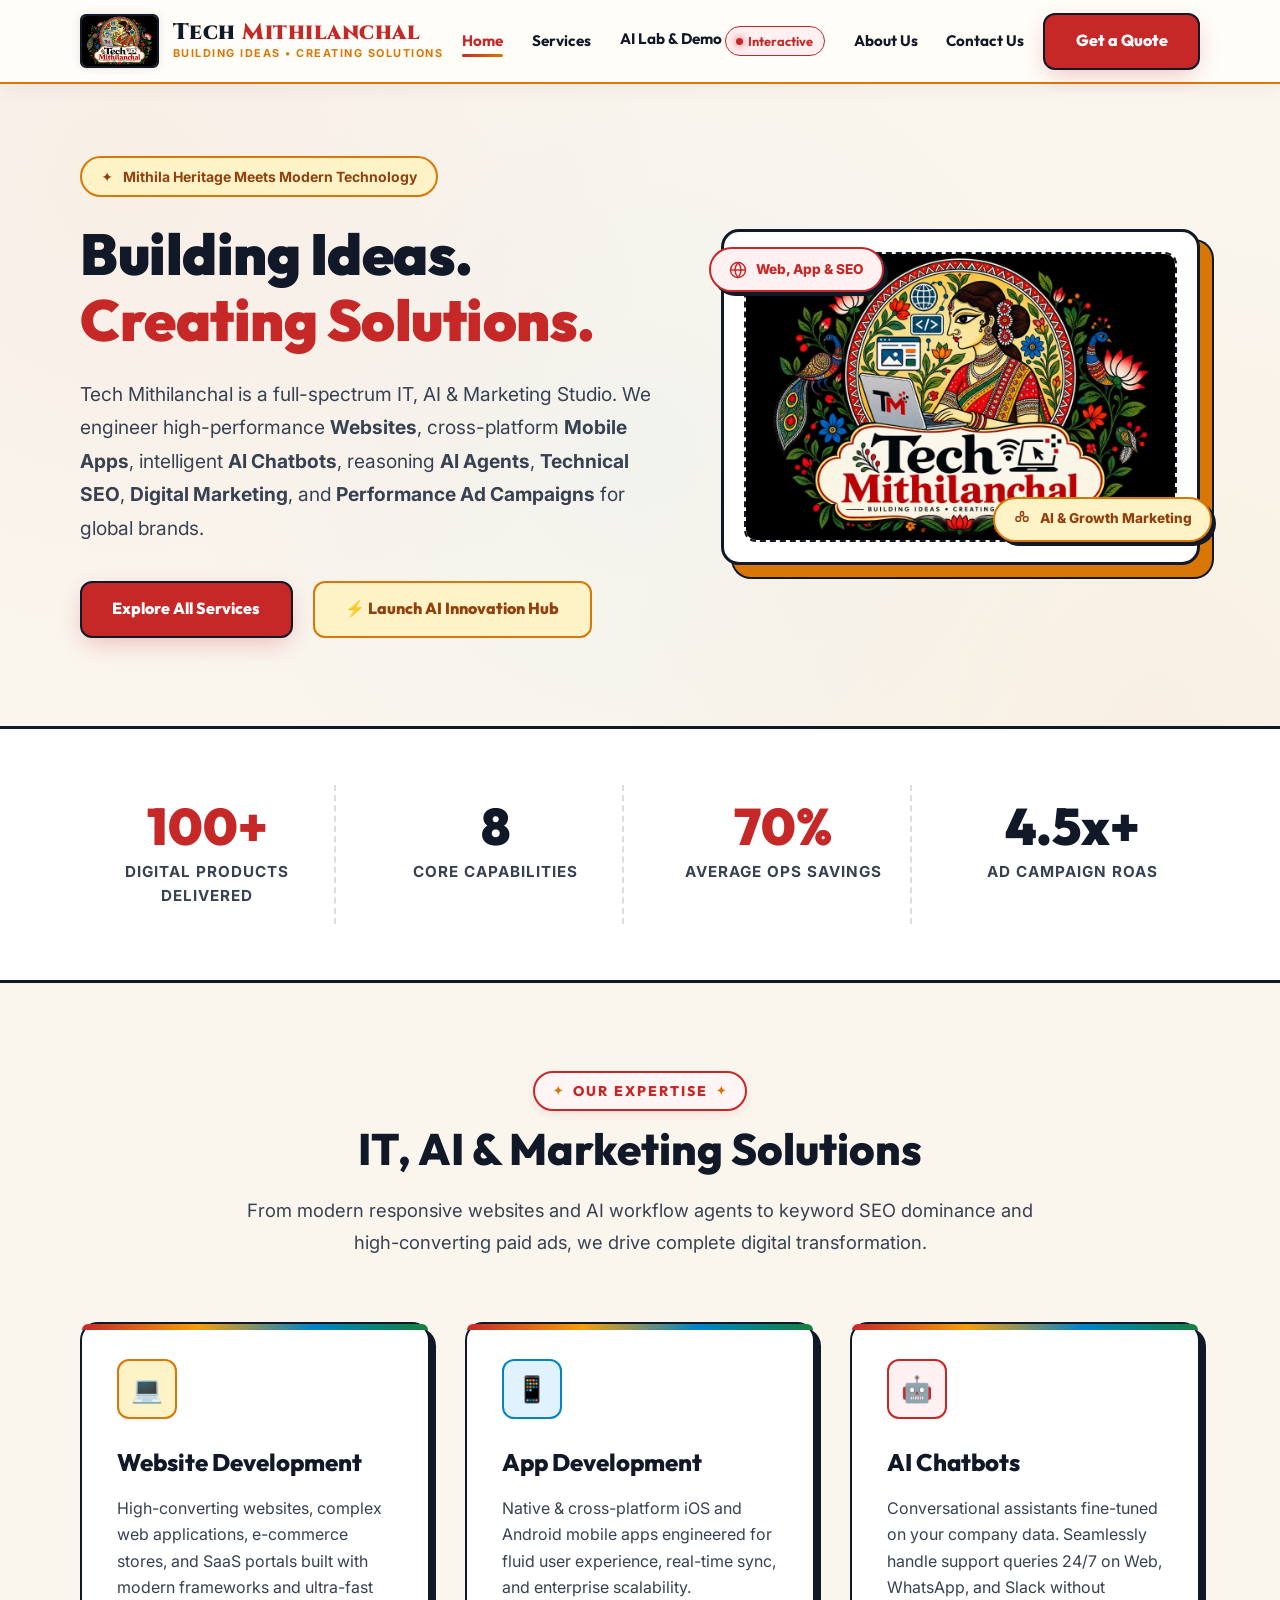
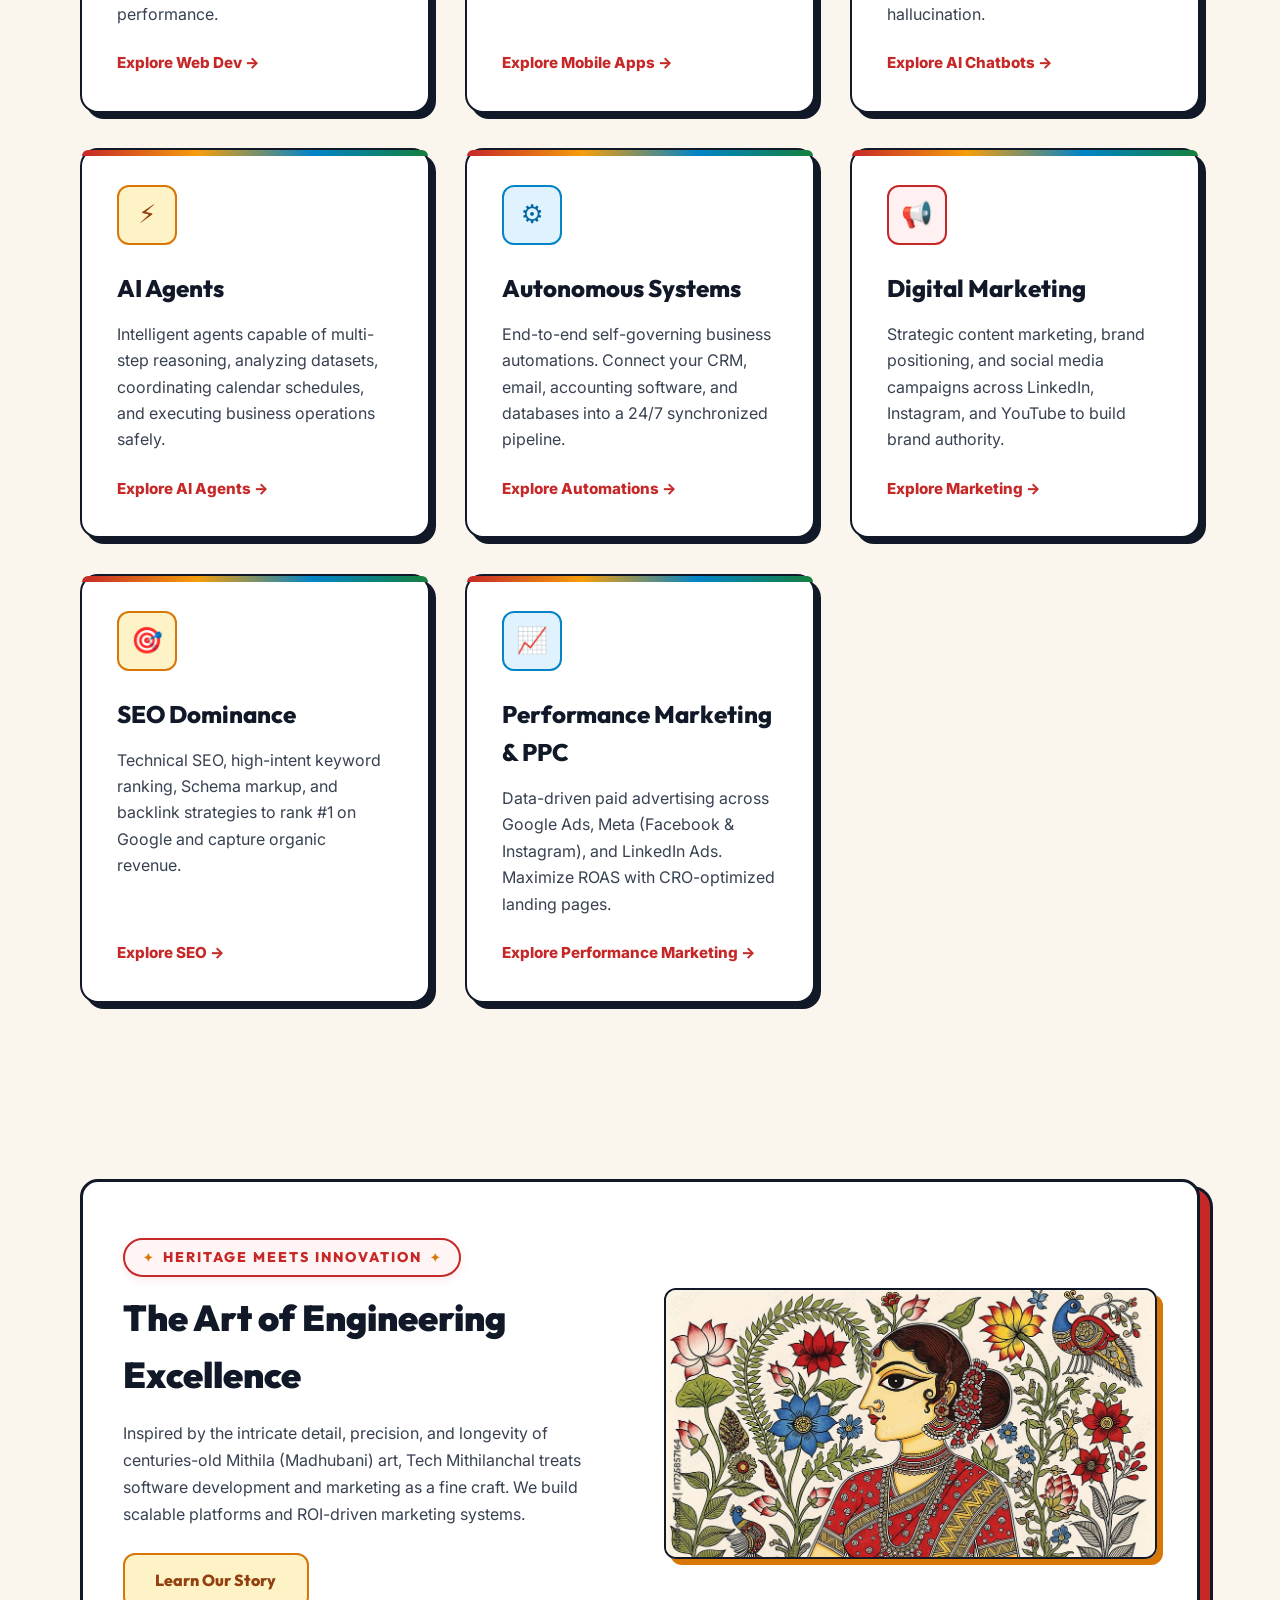
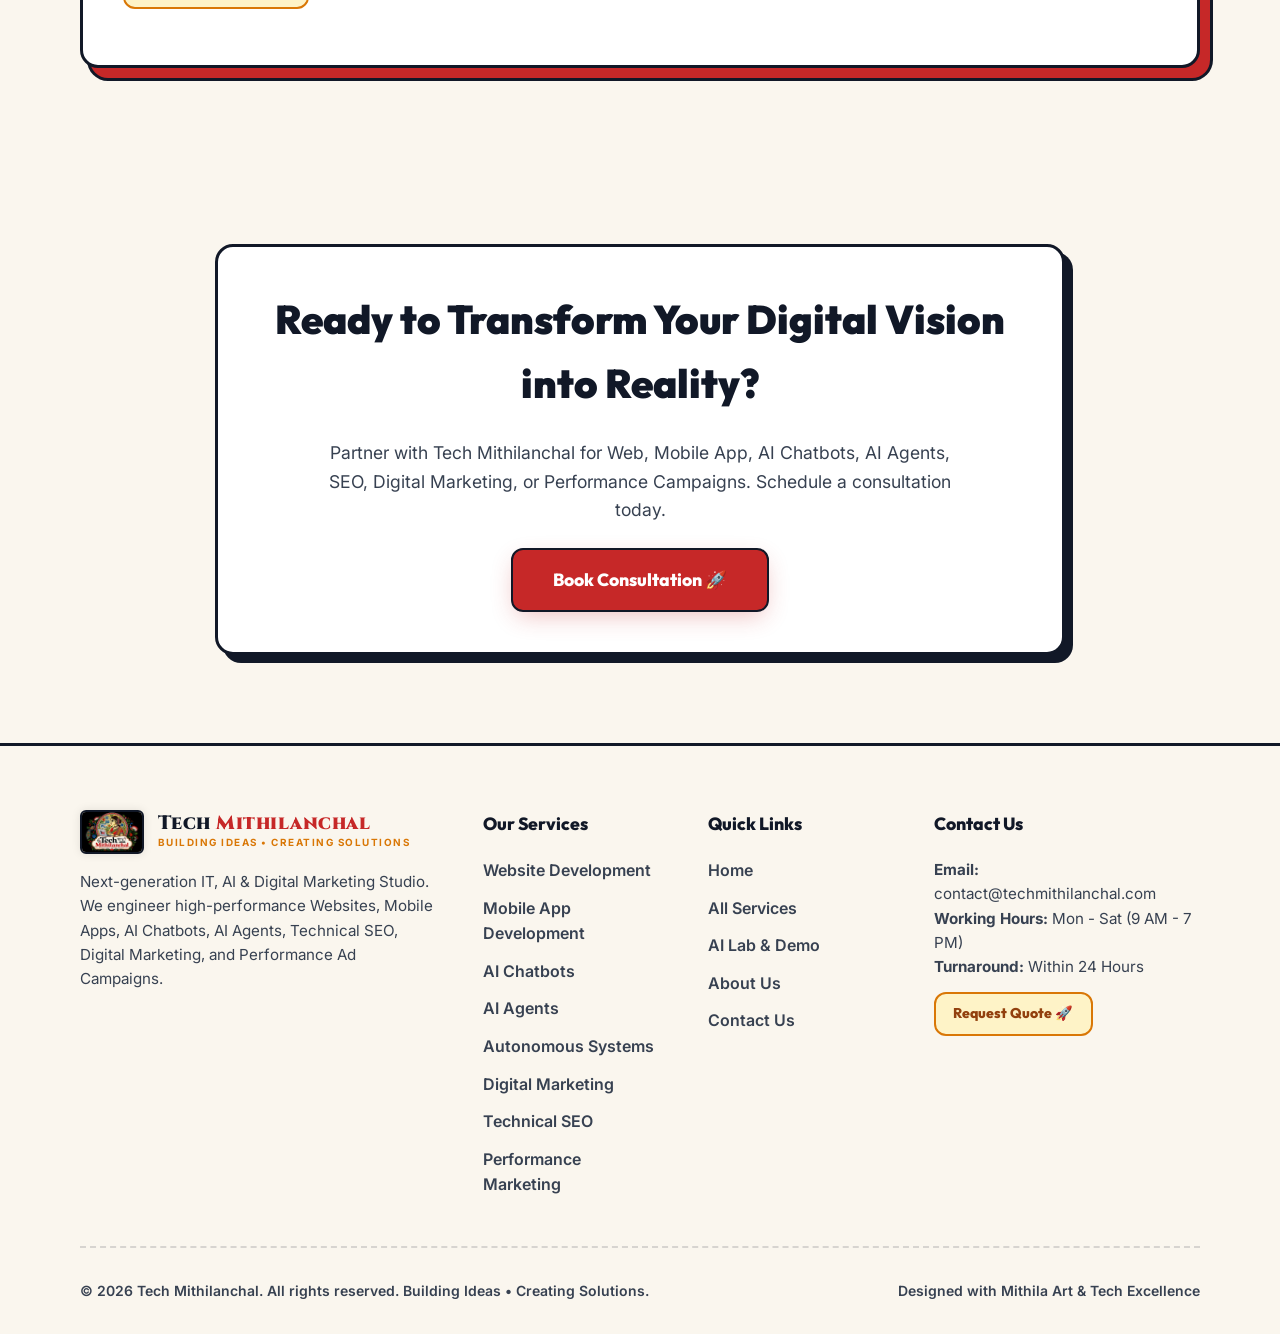
==== commit 5e8a6e49: "Transformed site to look more traditional and rooted to mithila" ====
--- a/index.html
+++ b/index.html
@@ -3,8 +3,8 @@
 <head>
     <meta charset="UTF-8">
     <meta name="viewport" content="width=device-width, initial-scale=1.0">
-    <meta name="description" content="TechMithilanchal delivers premium, cost-effective AI solutions for global startups and enterprises. Specializing in Custom Chatbots, Autonomous AI Agents, and Semantic RAG Search.">
-    <meta name="keywords" content="AI Service Company, Custom Chatbots, AI Agents, RAG Search, Enterprise AI, Affordable AI Solution, TechMithilanchal">
+    <meta name="description" content="Tech Mithilanchal is a full-spectrum IT, AI & Marketing Agency offering Website Development, App Development, Custom AI Chatbots, AI Agents, Autonomous Systems, Digital Marketing, SEO, and Performance Marketing.">
+    <meta name="keywords" content="Tech Mithilanchal, Website Development, App Development, AI Chatbots, AI Agents, Autonomous Systems, Digital Marketing, SEO, Performance Marketing">
     
     <!-- SEO Optimization -->
     <link rel="canonical" href="https://techmithilanchal.com/" />
@@ -12,28 +12,28 @@
     <!-- Open Graph / Facebook -->
     <meta property="og:type" content="website" />
     <meta property="og:url" content="https://techmithilanchal.com/" />
-    <meta property="og:title" content="TechMithilanchal - Next-Gen AI Services for Startups & Enterprises" />
-    <meta property="og:description" content="Premium, cost-optimized AI systems for global companies. Specializing in Custom Chatbots, Autonomous Agents, and Semantic RAG Search." />
-    <meta property="og:image" content="https://techmithilanchal.com/logo.png" />
+    <meta property="og:title" content="Tech Mithilanchal | Building Ideas • Creating Solutions" />
+    <meta property="og:description" content="Full-Spectrum IT, AI & Digital Growth Agency: Web Dev, Mobile Apps, AI Chatbots, AI Agents, Technical SEO, Digital Marketing, and Performance Ads." />
+    <meta property="og:image" content="/assets/logo.jpg" />
 
     <!-- Twitter -->
     <meta property="twitter:card" content="summary_large_image" />
     <meta property="twitter:url" content="https://techmithilanchal.com/" />
-    <meta property="twitter:title" content="TechMithilanchal - Next-Gen AI Services" />
-    <meta property="twitter:description" content="Custom Chatbots, Autonomous Agents, and RAG Semantic Search built specifically for cost-effective enterprise scaling." />
-    <meta property="twitter:image" content="https://techmithilanchal.com/logo.png" />
+    <meta property="twitter:title" content="Tech Mithilanchal - Full-Spectrum IT, AI & Marketing" />
+    <meta property="twitter:description" content="Building Ideas • Creating Solutions with Web Dev, App Dev, AI Agents, Technical SEO & Performance Marketing." />
+    <meta property="twitter:image" content="/assets/logo.jpg" />
 
     <!-- Schema.org JSON-LD Corporate Structured Data -->
     <script type="application/ld+json">
     {
       "@context": "https://schema.org",
       "@type": "Organization",
-      "name": "TechMithilanchal",
+      "name": "Tech Mithilanchal",
       "url": "https://techmithilanchal.com/",
-      "logo": "https://techmithilanchal.com/logo.png",
-      "description": "TechMithilanchal builds enterprise-grade Custom Chatbots, Autonomous AI Agents, and state-of-the-art RAG Semantic Search systems.",
+      "logo": "https://techmithilanchal.com/assets/logo.jpg",
+      "description": "Tech Mithilanchal delivers Website Development, Mobile Apps, Custom AI Chatbots, AI Agents, Digital Marketing, Technical SEO, and Performance Marketing.",
       "sameAs": [
-        "https://github.com/techmithilanchal",
+        "https://github.com/Techmithilanchal",
         "https://linkedin.com/company/techmithilanchal"
       ],
       "contactPoint": {
@@ -44,8 +44,8 @@
     }
     </script>
 
-    <title>Cut Ops Costs by 70% with Custom AI Agents & Chatbots</title>
-    <link rel="icon" type="image/svg+xml" href="/favicon.svg">
+    <title>Tech Mithilanchal | IT, AI & Digital Marketing Studio</title>
+    <link rel="icon" type="image/jpeg" href="/assets/logo.jpg">
     <link rel="stylesheet" href="/style.css">
     <script defer src="/app.js"></script>
 </head>
@@ -53,23 +53,30 @@
     <!-- Navigation Header -->
     <header class="navbar">
         <div class="container navbar-container">
-            <a href="/" class="logo" id="nav-logo">
-                <div class="logo-icon"></div>
-                Tech<span>Mithilanchal</span>
+            <a href="/" class="logo-brand" id="nav-logo">
+                <img src="/assets/logo.jpg" alt="Tech Mithilanchal Logo" class="logo-img">
+                <div class="logo-text-box">
+                    <div class="logo-title">Tech <span>Mithilanchal</span></div>
+                    <div class="logo-tagline">Building Ideas • Creating Solutions</div>
+                </div>
             </a>
             
             <nav>
                 <ul class="nav-menu" id="nav-menu-list">
-                    <li><a href="/" class="nav-link" id="link-home">Home</a></li>
+                    <li><a href="/" class="nav-link active" id="link-home">Home</a></li>
+                    <li><a href="/services/" class="nav-link" id="link-services">Services</a></li>
+                    <li>
+                        <a href="/demo/" class="nav-link" id="link-demo">
+                            AI Lab & Demo <span class="nav-badge"><span class="nav-badge-dot"></span>Interactive</span>
+                        </a>
+                    </li>
                     <li><a href="/about-us/" class="nav-link" id="link-about">About Us</a></li>
-                    <li><a href="/services/" class="nav-link" id="link-services">Services</a></li>
-                    <li><a href="/demo/" class="nav-link" id="link-demo">Interactive Demo</a></li>
                     <li><a href="/contact/" class="nav-link" id="link-contact">Contact Us</a></li>
-                    <li class="mobile-cta-item"><a href="/contact/" class="btn nav-cta mobile-cta" id="mobile-header-cta">Get a Quote</a></li>
+                    <li class="mobile-cta-item"><a href="/contact/" class="btn btn-primary mobile-cta" id="mobile-header-cta">Get a Quote</a></li>
                 </ul>
             </nav>
             
-            <a href="/contact/" class="btn nav-cta" id="header-cta">Get a Quote</a>
+            <a href="/contact/" class="btn btn-primary" id="header-cta">Get a Quote</a>
             
             <button class="menu-toggle" id="menu-toggle-btn" aria-label="Toggle Navigation Menu">
                 <span></span>
@@ -85,28 +92,36 @@
         <section class="hero reveal-hidden" id="hero-section">
             <div class="container hero-grid">
                 <div class="hero-content">
-                    <div class="badge">
-                        <span class="badge-dot"></span>
-                        Empowering Global Startups & Enterprises
+                    <div class="hero-badge">
+                        <span>✦</span> Mithila Heritage Meets Modern Technology
                     </div>
                     <h1 class="hero-title" id="main-hero-title">
-                        Smarter Automation.<br><span>Affordable AI.</span>
+                        Building Ideas.<br><span>Creating Solutions.</span>
                     </h1>
                     <p class="hero-description">
-                        TechMithilanchal builds enterprise-grade Custom Chatbots, Autonomous AI Agents, and state-of-the-art RAG Semantic Search systems. We specialize in cutting operational overheads while delivering premium accuracy for clients in North America, Europe, and globally.
+                        Tech Mithilanchal is a full-spectrum IT, AI & Marketing Studio. We engineer high-performance <strong>Websites</strong>, cross-platform <strong>Mobile Apps</strong>, intelligent <strong>AI Chatbots</strong>, reasoning <strong>AI Agents</strong>, <strong>Technical SEO</strong>, <strong>Digital Marketing</strong>, and <strong>Performance Ad Campaigns</strong> for global brands.
                     </p>
                     <div class="hero-actions">
-                        <a href="/services/" class="btn btn-primary" id="hero-primary-cta">Explore Services</a>
-                        <a href="/demo/" class="btn btn-secondary" id="hero-secondary-cta">Try Demo</a>
+                        <a href="/services/" class="btn btn-primary" id="hero-primary-cta">Explore All Services</a>
+                        <a href="/demo/" class="btn btn-secondary" id="hero-secondary-cta">⚡ Launch AI Innovation Hub</a>
                     </div>
                 </div>
                 
                 <div class="hero-visual">
-                    <div class="visual-canvas">
-                        <div class="visual-ring ring-1"></div>
-                        <div class="visual-ring ring-2"></div>
-                        <div class="visual-sphere">
-                            <div class="visual-core"></div>
+                    <div class="mithila-visual-frame">
+                        <div class="mithila-frame-inner">
+                            <img src="/assets/logo.jpg" alt="Tech Mithilanchal Artwork" class="hero-logo-display">
+                        </div>
+                        
+                        <!-- Floating Tech Accent Pills -->
+                        <div class="hero-tech-pill pill-1">
+                            <svg width="18" height="18" viewBox="0 0 24 24" fill="none" stroke="currentColor" stroke-width="2"><circle cx="12" cy="12" r="10"></circle><line x1="2" y1="12" x2="22" y2="12"></line><path d="M12 2a15.3 15.3 0 0 1 4 10 15.3 15.3 0 0 1-4 10 15.3 15.3 0 0 1-4-10 15.3 15.3 0 0 1 4-10z"></path></svg>
+                            <span>Web, App & SEO</span>
+                        </div>
+                        
+                        <div class="hero-tech-pill pill-2">
+                            <svg width="18" height="18" viewBox="0 0 24 24" fill="none" stroke="currentColor" stroke-width="2"><path d="M12 2a2 2 0 0 1 2 2v2a2 2 0 0 1-2 2 2 2 0 0 1-2-2V4a2 2 0 0 1 2-2z"></path><path d="M4 11a2 2 0 0 1 2-2h2a2 2 0 0 1 2 2v2a2 2 0 0 1-2 2H6a2 2 0 0 1-2-2v-2z"></path><path d="M14 11a2 2 0 0 1 2-2h2a2 2 0 0 1 2 2v2a2 2 0 0 1-2 2h-2a2 2 0 0 1-2-2v-2z"></path></svg>
+                            <span>AI & Growth Marketing</span>
                         </div>
                     </div>
                 </div>
@@ -117,139 +132,213 @@
         <section class="stats reveal-hidden" id="stats-section">
             <div class="container stats-grid">
                 <div class="stat-item">
+                    <span class="stat-number colored">100+</span>
+                    <span class="stat-label">Digital Products Delivered</span>
+                </div>
+                <div class="stat-item">
+                    <span class="stat-number">8</span>
+                    <span class="stat-label">Core Capabilities</span>
+                </div>
+                <div class="stat-item">
                     <span class="stat-number colored">70%</span>
-                    <span class="stat-label">Ops Cost Saved</span>
+                    <span class="stat-label">Average Ops Savings</span>
                 </div>
                 <div class="stat-item">
-                    <span class="stat-number">4.5x</span>
-                    <span class="stat-label">Average Client ROI</span>
-                </div>
-                <div class="stat-item">
-                    <span class="stat-number colored">99.9%</span>
-                    <span class="stat-label">Context Accuracy</span>
-                </div>
-                <div class="stat-item">
-                    <span class="stat-number">24/7</span>
-                    <span class="stat-label">Autonomous Work</span>
-                </div>
-            </div>
-        </section>
-
-        <!-- Core Offerings Highlight -->
+                    <span class="stat-number">4.5x+</span>
+                    <span class="stat-label">Ad Campaign ROAS</span>
+                </div>
+            </div>
+        </section>
+
+        <!-- Core Offerings Highlight Section -->
         <section class="section reveal-hidden" id="features-highlights">
             <div class="container">
                 <div class="section-header">
-                    <span class="section-subtitle">What We Do</span>
-                    <h2 class="section-title" id="features-section-title">Engineered to Solve Enterprise Complexity</h2>
-                    <p class="section-description">We combine open-source efficiency with premium orchestration to build scalable, intelligent software that processes company data securely and automates key tasks.</p>
+                    <span class="section-subtitle">Our Expertise</span>
+                    <h2 class="section-title" id="features-section-title">IT, AI & Marketing Solutions</h2>
+                    <p class="section-description">From modern responsive websites and AI workflow agents to keyword SEO dominance and high-converting paid ads, we drive complete digital transformation.</p>
                 </div>
                 
                 <div class="grid-3">
-                    <!-- Service Card 1 -->
-                    <article class="card">
-                        <div class="card-icon">
-                            <svg width="24" height="24" viewBox="0 0 24 24" fill="none" stroke="currentColor" stroke-width="2" stroke-linecap="round" stroke-linejoin="round"><path d="M21 15a2 2 0 0 1-2 2H7l-4 4V5a2 2 0 0 1 2-2h14a2 2 0 0 1 2 2z"></path></svg>
-                        </div>
-                        <h3 class="card-title">Custom Chatbots</h3>
-                        <p class="card-text">
-                            Intelligent conversational assistants fine-tuned on your manuals, support history, and product details. Provide flawless customer support and internal helpdesk operations without high agent costs.
-                        </p>
-                        <a href="/services/#chatbots" class="card-link">Learn More <svg width="16" height="16" viewBox="0 0 24 24" fill="none" stroke="currentColor" stroke-width="2" stroke-linecap="round" stroke-linejoin="round"><line x1="5" y1="12" x2="19" y2="12"></line><polyline points="12 5 19 12 12 19"></polyline></svg></a>
-                    </article>
-
-                    <!-- Service Card 2 -->
-                    <article class="card">
-                        <div class="card-icon cyan">
-                            <svg width="24" height="24" viewBox="0 0 24 24" fill="none" stroke="currentColor" stroke-width="2" stroke-linecap="round" stroke-linejoin="round"><rect x="3" y="3" width="18" height="18" rx="2" ry="2"></rect><line x1="9" y1="3" x2="9" y2="21"></line><line x1="15" y1="3" x2="15" y2="21"></line><line x1="3" y1="9" x2="21" y2="9"></line><line x1="3" y1="15" x2="21" y2="15"></line></svg>
-                        </div>
-                        <h3 class="card-title">Autonomous AI Agents</h3>
-                        <p class="card-text">
-                            Process-oriented agents that coordinate workflows across emails, calendars, databases, and third-party software. They reason, execute schedules, analyze feedback, and request human checks when unsure.
-                        </p>
-                        <a href="/services/#agents" class="card-link">Learn More <svg width="16" height="16" viewBox="0 0 24 24" fill="none" stroke="currentColor" stroke-width="2" stroke-linecap="round" stroke-linejoin="round"><line x1="5" y1="12" x2="19" y2="12"></line><polyline points="12 5 19 12 12 19"></polyline></svg></a>
-                    </article>
-
-                    <!-- Service Card 3 -->
-                    <article class="card">
-                        <div class="card-icon">
-                            <svg width="24" height="24" viewBox="0 0 24 24" fill="none" stroke="currentColor" stroke-width="2" stroke-linecap="round" stroke-linejoin="round"><circle cx="11" cy="11" r="8"></circle><line x1="21" y1="21" x2="16.65" y2="16.65"></line><line x1="11" y1="8" x2="11" y2="14"></line><line x1="8" y1="11" x2="14" y2="11"></line></svg>
-                        </div>
-                        <h3 class="card-title">AI-Based RAG Search</h3>
-                        <p class="card-text">
-                            Connect multiple document stores (Notion, Google Drive, databases) into a singular semantic index. Retrieve precise context with exact citations, removing information bottlenecks across teams.
-                        </p>
-                        <a href="/services/#rag" class="card-link">Learn More <svg width="16" height="16" viewBox="0 0 24 24" fill="none" stroke="currentColor" stroke-width="2" stroke-linecap="round" stroke-linejoin="round"><line x1="5" y1="12" x2="19" y2="12"></line><polyline points="12 5 19 12 12 19"></polyline></svg></a>
-                    </article>
+                    <!-- Service Card 1: Website Development -->
+                    <article class="card">
+                        <div class="card-icon gold">💻</div>
+                        <h3 class="card-title">Website Development</h3>
+                        <p class="card-text">
+                            High-converting websites, complex web applications, e-commerce stores, and SaaS portals built with modern frameworks and ultra-fast performance.
+                        </p>
+                        <a href="/services/#web-dev" class="card-link">Explore Web Dev →</a>
+                    </article>
+
+                    <!-- Service Card 2: App Development -->
+                    <article class="card">
+                        <div class="card-icon peacock">📱</div>
+                        <h3 class="card-title">App Development</h3>
+                        <p class="card-text">
+                            Native & cross-platform iOS and Android mobile apps engineered for fluid user experience, real-time sync, and enterprise scalability.
+                        </p>
+                        <a href="/services/#app-dev" class="card-link">Explore Mobile Apps →</a>
+                    </article>
+
+                    <!-- Service Card 3: AI Chatbots -->
+                    <article class="card">
+                        <div class="card-icon">🤖</div>
+                        <h3 class="card-title">AI Chatbots</h3>
+                        <p class="card-text">
+                            Conversational assistants fine-tuned on your company data. Seamlessly handle support queries 24/7 on Web, WhatsApp, and Slack without hallucination.
+                        </p>
+                        <a href="/services/#ai-chatbots" class="card-link">Explore AI Chatbots →</a>
+                    </article>
+
+                    <!-- Service Card 4: AI Agents -->
+                    <article class="card">
+                        <div class="card-icon gold">⚡</div>
+                        <h3 class="card-title">AI Agents</h3>
+                        <p class="card-text">
+                            Intelligent agents capable of multi-step reasoning, analyzing datasets, coordinating calendar schedules, and executing business operations safely.
+                        </p>
+                        <a href="/services/#ai-agents" class="card-link">Explore AI Agents →</a>
+                    </article>
+
+                    <!-- Service Card 5: Autonomous Systems -->
+                    <article class="card">
+                        <div class="card-icon peacock">⚙️</div>
+                        <h3 class="card-title">Autonomous Systems</h3>
+                        <p class="card-text">
+                            End-to-end self-governing business automations. Connect your CRM, email, accounting software, and databases into a 24/7 synchronized pipeline.
+                        </p>
+                        <a href="/services/#autonomous-systems" class="card-link">Explore Automations →</a>
+                    </article>
+
+                    <!-- Service Card 6: Digital Marketing -->
+                    <article class="card">
+                        <div class="card-icon">📢</div>
+                        <h3 class="card-title">Digital Marketing</h3>
+                        <p class="card-text">
+                            Strategic content marketing, brand positioning, and social media campaigns across LinkedIn, Instagram, and YouTube to build brand authority.
+                        </p>
+                        <a href="/services/#digital-marketing" class="card-link">Explore Marketing →</a>
+                    </article>
+
+                    <!-- Service Card 7: Search Engine Optimization (SEO) -->
+                    <article class="card">
+                        <div class="card-icon gold">🎯</div>
+                        <h3 class="card-title">SEO Dominance</h3>
+                        <p class="card-text">
+                            Technical SEO, high-intent keyword ranking, Schema markup, and backlink strategies to rank #1 on Google and capture organic revenue.
+                        </p>
+                        <a href="/services/#seo" class="card-link">Explore SEO →</a>
+                    </article>
+
+                    <!-- Service Card 8: Performance Marketing -->
+                    <article class="card" class="card card-wide">
+                        <div class="card-icon peacock">📈</div>
+                        <h3 class="card-title">Performance Marketing & PPC</h3>
+                        <p class="card-text">
+                            Data-driven paid advertising across Google Ads, Meta (Facebook & Instagram), and LinkedIn Ads. Maximize ROAS with CRO-optimized landing pages.
+                        </p>
+                        <a href="/services/#performance-marketing" class="card-link">Explore Performance Marketing →</a>
+                    </article>
+                </div>
+            </div>
+        </section>
+
+        <!-- Mithila Cultural Tech Banner -->
+        <section class="section reveal-hidden" id="cultural-banner-section">
+            <div class="container">
+                <div class="cultural-banner">
+                    <div class="cultural-grid">
+                        <div class="cultural-content">
+                            <span class="section-subtitle">Heritage Meets Innovation</span>
+                            <h2 style="font-family: var(--font-heading); font-size: 2.25rem; font-weight: 900; margin-bottom: 1rem; color: var(--color-black-ink);">
+                                The Art of Engineering Excellence
+                            </h2>
+                            <p style="color: var(--text-secondary); line-height: 1.7; margin-bottom: 1.5rem;">
+                                Inspired by the intricate detail, precision, and longevity of centuries-old Mithila (Madhubani) art, Tech Mithilanchal treats software development and marketing as a fine craft. We build scalable platforms and ROI-driven marketing systems.
+                            </p>
+                            <a href="/about-us/" class="btn btn-secondary">Learn Our Story</a>
+                        </div>
+                        
+                        <div class="cultural-img-wrap">
+                            <img src="/assets/mithila-art-ref.jpg" alt="Traditional Mithila Art Painting" style="width: 100%; height: auto;">
+                        </div>
+                    </div>
                 </div>
             </div>
         </section>
 
         <!-- CTA Section -->
-        <section class="section reveal-hidden" id="home-cta-section" style="background: linear-gradient(180deg, transparent, rgba(139, 92, 246, 0.03) 100%);">
+        <section class="section reveal-hidden" id="home-cta-section">
             <div class="container">
-                <div class="contact-card" style="text-align: center; display: flex; flex-direction: column; gap: 1.5rem; align-items: center; max-width: 800px; margin: 0 auto;">
-                    <h2 style="font-family: var(--font-heading); font-size: 2.5rem; font-weight: 800;">Ready to Modernize Your Operations?</h2>
-                    <p style="color: var(--text-muted); font-size: 1.1rem; max-width: 600px; line-height: 1.6;">
-                        Partner with TechMithilanchal for reliable, highly cost-effective, custom-engineered AI deployments. Let's design a solution that integrates perfectly into your workflow.
+                <div class="contact-card" style="text-align: center; display: flex; flex-direction: column; gap: 1.5rem; align-items: center; max-width: 850px; margin: 0 auto;">
+                    <h2 style="font-family: var(--font-heading); font-size: 2.5rem; font-weight: 900; color: var(--color-black-ink);">
+                        Ready to Transform Your Digital Vision into Reality?
+                    </h2>
+                    <p style="color: var(--text-secondary); font-size: 1.1rem; max-width: 650px; line-height: 1.6;">
+                        Partner with Tech Mithilanchal for Web, Mobile App, AI Chatbots, AI Agents, SEO, Digital Marketing, or Performance Campaigns. Schedule a consultation today.
                     </p>
-                    <a href="/contact/" class="btn btn-primary" style="margin-top: 1rem;" id="footer-cta-btn">Schedule an AI Consultation</a>
+                    <a href="/contact/" class="btn btn-primary" style="padding: 1rem 2.5rem; font-size: 1.1rem;" id="footer-cta-btn">Book Consultation 🚀</a>
                 </div>
             </div>
         </section>
     </main>
 
     <!-- Footer -->
-    <footer class="footer">
+        <footer class="footer">
         <div class="container">
             <div class="footer-grid">
-                <div class="footer-column">
-                    <a href="/" class="logo">
-                        <div class="logo-icon"></div>
-                        Tech<span>Mithilanchal</span>
+                <div>
+                    <a href="/" class="logo-brand" style="margin-bottom: 1rem;">
+                        <img src="/assets/logo.jpg" alt="Tech Mithilanchal" class="logo-img" style="height: 44px;">
+                        <div class="logo-text-box">
+                            <div class="logo-title" style="font-size: 1.2rem;">Tech <span>Mithilanchal</span></div>
+                            <div class="logo-tagline" style="font-size: 0.62rem;">Building Ideas • Creating Solutions</div>
+                        </div>
                     </a>
-                    <p class="footer-desc">
-                        Engineering premium, cost-optimized artificial intelligence systems for global startups, US, European, and Indian enterprises. Specializing in Chatbots, Agents, and RAG architectures.
+                    <p style="color: var(--text-secondary); font-size: 0.95rem; line-height: 1.6; margin-top: 1rem;">
+                        Next-generation IT, AI & Digital Marketing Studio. We engineer high-performance Websites, Mobile Apps, AI Chatbots, AI Agents, Technical SEO, Digital Marketing, and Performance Ad Campaigns.
                     </p>
                 </div>
                 
-                <div class="footer-column">
-                    <h4 class="footer-title">Navigation</h4>
-                    <ul class="footer-links">
-                        <li><a href="/" class="footer-link">Home</a></li>
-                        <li><a href="/about-us/" class="footer-link">About Us</a></li>
-                        <li><a href="/services/" class="footer-link">AI Services</a></li>
-                        <li><a href="/demo/" class="footer-link">Interactive Demo</a></li>
-                        <li><a href="/contact/" class="footer-link">Contact Us</a></li>
-                    </ul>
-                </div>
-
-                <div class="footer-column">
-                    <h4 class="footer-title">AI Offerings</h4>
-                    <ul class="footer-links">
-                        <li><a href="/services/#chatbots" class="footer-link">Proprietary Chatbots</a></li>
-                        <li><a href="/services/#agents" class="footer-link">Autonomous Agents</a></li>
-                        <li><a href="/services/#rag" class="footer-link">RAG Search Systems</a></li>
-                        <li><a href="/about-us/#values" class="footer-link">Security & IP Protection</a></li>
-                    </ul>
-                </div>
-
-                <div class="footer-column">
-                    <h4 class="footer-title">Stay Connected</h4>
-                    <p class="footer-desc" style="font-size: 0.85rem;">Subscribe to receive news on cutting-edge open-source AI models & implementation guides.</p>
-                    <form class="newsletter-form" onsubmit="event.preventDefault(); alert('Subscribed successfully!'); this.reset();">
-                        <input type="email" placeholder="Enter your email" class="newsletter-input" required aria-label="Email address for newsletter">
-                        <button type="submit" class="btn-icon" aria-label="Subscribe">✓</button>
-                    </form>
+                <div>
+                    <h4 class="footer-col-title">Our Services</h4>
+                    <div class="footer-links">
+                        <a href="/services/website-development/">Website Development</a>
+                        <a href="/services/app-development/">Mobile App Development</a>
+                        <a href="/services/ai-chatbots/">AI Chatbots</a>
+                        <a href="/services/ai-agents/">AI Agents</a>
+                        <a href="/services/autonomous-systems/">Autonomous Systems</a>
+                        <a href="/services/digital-marketing/">Digital Marketing</a>
+                        <a href="/services/seo/">Technical SEO</a>
+                        <a href="/services/performance-marketing/">Performance Marketing</a>
+                    </div>
+                </div>
+
+                <div>
+                    <h4 class="footer-col-title">Quick Links</h4>
+                    <div class="footer-links">
+                        <a href="/">Home</a>
+                        <a href="/services/">All Services</a>
+                        <a href="/demo/">AI Lab & Demo</a>
+                        <a href="/about-us/">About Us</a>
+                        <a href="/contact/">Contact Us</a>
+                    </div>
+                </div>
+
+                <div>
+                    <h4 class="footer-col-title">Contact Us</h4>
+                    <p style="font-size: 0.95rem; line-height: 1.6; margin-bottom: 0.75rem; color: var(--text-secondary);">
+                        <strong>Email:</strong> contact@techmithilanchal.com<br>
+                        <strong>Working Hours:</strong> Mon - Sat (9 AM - 7 PM)<br>
+                        <strong>Turnaround:</strong> Within 24 Hours
+                    </p>
+                    <a href="/contact/" class="btn btn-secondary" style="padding: 0.55rem 1.1rem; font-size: 0.88rem;">Request Quote 🚀</a>
                 </div>
             </div>
 
             <div class="footer-bottom">
-                <p>&copy; 2026 TechMithilanchal. All rights reserved. Built for global scaling.</p>
-                <div class="footer-socials">
-                    <a href="#" class="social-link" aria-label="GitHub"><svg width="18" height="18" viewBox="0 0 24 24" fill="none" stroke="currentColor" stroke-width="2"><path d="M9 19c-5 1.5-5-2.5-7-3m14 6v-3.87a3.37 3.37 0 0 0-.94-2.61c3.14-.35 6.44-1.54 6.44-7A5.44 5.44 0 0 0 20 4.77 5.07 5.07 0 0 0 19.91 1S18.73.65 16 2.48a13.38 13.38 0 0 0-7 0C6.27.65 5.09 1 5.09 1A5.07 5.07 0 0 0 5 4.77a5.44 5.44 0 0 0-1.5 3.78c0 5.42 3.3 6.61 6.44 7A3.37 3.37 0 0 0 9 18.13V22"></path></svg></a>
-                    <a href="#" class="social-link" aria-label="LinkedIn"><svg width="18" height="18" viewBox="0 0 24 24" fill="none" stroke="currentColor" stroke-width="2"><path d="M16 8a6 6 0 0 1 6 6v7h-4v-7a2 2 0 0 0-2-2 2 2 0 0 0-2 2v7h-4v-7a6 6 0 0 1 6-6zM2 9h4v12H2z"></path><circle cx="4" cy="4" r="2"></circle></svg></a>
-                    <a href="#" class="social-link" aria-label="Twitter"><svg width="18" height="18" viewBox="0 0 24 24" fill="none" stroke="currentColor" stroke-width="2"><path d="M23 3a10.9 10.9 0 0 1-3.14 1.53 4.48 4.48 0 0 0-7.86 3v1A10.66 10.66 0 0 1 3 4s-4 9 5 13a11.64 11.64 0 0 1-7 2c9 5 20 0 20-11.5a4.5 4.5 0 0 0-.08-.83A7.72 7.72 0 0 0 23 3z"></path></svg></a>
-                </div>
+                <div>&copy; 2026 Tech Mithilanchal. All rights reserved. Building Ideas • Creating Solutions.</div>
+                <div>Designed with Mithila Art & Tech Excellence</div>
             </div>
         </div>
     </footer>
--- a/style.css
+++ b/style.css
@@ -1,157 +1,281 @@
-@import url('https://fonts.googleapis.com/css2?family=Inter:wght@300;400;500;600;700&family=Outfit:wght@400;500;600;700;800&display=swap');
-
-/* CSS Variables for design tokens */
+@import url('https://fonts.googleapis.com/css2?family=Cinzel:wght@600;700;800;900&family=Inter:wght@400;500;600;700;800&family=Outfit:wght@400;500;600;700;800&display=swap');
+
+/* ==========================================================================
+   Tech Mithilanchal - Authentic Vibrant Mithila Art Design System
+   ========================================================================== */
 :root {
-    --bg-dark: #03030b;
-    --bg-darker: #010105;
-    --bg-card: rgba(13, 13, 33, 0.65);
-    --border-color: rgba(255, 255, 255, 0.08);
-    --border-focus: rgba(139, 92, 246, 0.5);
-    
-    --color-primary: #8b5cf6; /* Electric Violet */
-    --color-primary-glow: rgba(139, 92, 246, 0.15);
-    --color-secondary: #06b6d4; /* Neon Cyan */
-    --color-secondary-glow: rgba(6, 182, 212, 0.15);
-    --color-accent: #f43f5e; /* Coral Pink */
-    
-    --text-main: #ffffff;
-    --text-muted: #94a3b8;
-    --text-dark: #64748b;
-    
-    --font-heading: 'Outfit', sans-serif;
-    --font-body: 'Inter', sans-serif;
-    
-    --transition-smooth: all 0.3s cubic-bezier(0.4, 0, 0.2, 1);
-    --transition-slow: all 0.5s cubic-bezier(0.4, 0, 0.2, 1);
-}
-
-/* Reset and base styles */
-* {
+    /* Vibrant Mithila Art Color Palette */
+    --color-crimson: #C62828;
+    --color-crimson-bright: #E53935;
+    --color-crimson-glow: rgba(198, 40, 40, 0.2);
+    
+    --color-gold: #D97706;
+    --color-gold-bright: #F59E0B;
+    --color-gold-glow: rgba(217, 119, 6, 0.2);
+    
+    --color-peacock: #0284C7;
+    --color-peacock-dark: #0369A1;
+    --color-peacock-glow: rgba(2, 132, 199, 0.2);
+    
+    --color-leaf-green: #15803D;
+    --color-leaf-green-bright: #16A34A;
+    --color-lotus-pink: #E11D48;
+    --color-black-ink: #111827;
+    
+    /* Authentic Canvas Backgrounds (Light Handmade Paper / Ivory Canvas) */
+    --bg-dark: #FAF6EE;
+    --bg-surface: #FFFDF8;
+    --bg-surface-elevated: #FFFFFF;
+    --bg-card: #FFFFFF;
+    --bg-card-hover: #FFFBF0;
+    
+    /* Text Colors (High Contrast Black & Earthy Tones) */
+    --text-primary: #111827;
+    --text-secondary: #374151;
+    --text-muted: #6B7280;
+    --text-gold: #B45309;
+    --text-crimson: #C62828;
+    
+    /* Border & Divider Colors (Kachni Double-Line Outlines) */
+    --border-subtle: rgba(17, 24, 39, 0.12);
+    --border-crimson: #C62828;
+    --border-gold: #D97706;
+    --border-black: #111827;
+    
+    /* Typography */
+    --font-heading: 'Outfit', 'Cinzel', sans-serif;
+    --font-traditional: 'Cinzel', serif;
+    --font-body: 'Inter', system-ui, -apple-system, sans-serif;
+    
+    /* Layout & Shadows */
+    --container-max: 1240px;
+    --radius-sm: 6px;
+    --radius-md: 12px;
+    --radius-lg: 18px;
+    --radius-full: 9999px;
+    --transition: all 0.3s cubic-bezier(0.4, 0, 0.2, 1);
+    
+    --shadow-card: 0 10px 30px -10px rgba(17, 24, 39, 0.08);
+    --shadow-crimson: 0 8px 25px -5px rgba(198, 40, 40, 0.3);
+    --shadow-gold: 0 8px 25px -5px rgba(217, 119, 6, 0.25);
+}
+
+/* Base Resets */
+*, *::before, *::after {
+    box-sizing: border-box;
     margin: 0;
     padding: 0;
-    box-sizing: border-box;
 }
 
 html {
     scroll-behavior: smooth;
     font-size: 16px;
+}
+
+body {
+    font-family: var(--font-body);
     background-color: var(--bg-dark);
-    color: var(--text-main);
-    font-family: var(--font-body);
+    color: var(--text-primary);
+    line-height: 1.6;
     overflow-x: hidden;
-}
-
-body {
-    min-height: 100vh;
-    display: flex;
-    flex-direction: column;
+    background-image: 
+        radial-gradient(circle at 10% 20%, rgba(198, 40, 40, 0.04) 0%, transparent 40%),
+        radial-gradient(circle at 90% 80%, rgba(217, 119, 6, 0.05) 0%, transparent 40%),
+        radial-gradient(circle at 50% 50%, rgba(2, 132, 199, 0.03) 0%, transparent 60%);
+    background-attachment: fixed;
+}
+
+a {
+    color: inherit;
+    text-decoration: none;
+    transition: var(--transition);
+}
+
+ul {
+    list-style: none;
+}
+
+img {
+    max-width: 100%;
+    height: auto;
+    display: block;
+}
+
+/* Layout Utilities */
+.container {
+    width: 90%;
+    max-width: var(--container-max);
+    margin: 0 auto;
+    padding: 0 1rem;
+}
+
+.section {
+    padding: 5.5rem 0;
     position: relative;
-    line-height: 1.6;
-    background: radial-gradient(circle at 50% 0%, rgba(139, 92, 246, 0.08) 0%, rgba(3, 3, 11, 0) 50%),
-                radial-gradient(circle at 100% 60%, rgba(6, 182, 212, 0.05) 0%, rgba(3, 3, 11, 0) 40%),
-                var(--bg-dark);
-}
-
-/* Typography styling */
-h1, h2, h3, h4, h5, h6 {
+}
+
+.section-header {
+    text-align: center;
+    max-width: 800px;
+    margin: 0 auto 4rem auto;
+}
+
+.section-subtitle {
+    display: inline-flex;
+    align-items: center;
+    gap: 0.5rem;
+    color: var(--color-crimson);
     font-family: var(--font-heading);
-    font-weight: 700;
+    font-weight: 800;
+    font-size: 0.875rem;
+    text-transform: uppercase;
+    letter-spacing: 2px;
+    margin-bottom: 0.75rem;
+    padding: 0.4rem 1.1rem;
+    background: #FFF5F5;
+    border: 2px solid var(--color-crimson);
+    border-radius: var(--radius-full);
+    box-shadow: 0 3px 10px rgba(198, 40, 40, 0.1);
+}
+
+.section-subtitle::before, .section-subtitle::after {
+    content: "✦";
+    color: var(--color-gold);
+    font-size: 0.75rem;
+}
+
+.section-title {
+    font-family: var(--font-heading);
+    font-size: 2.75rem;
+    font-weight: 800;
     line-height: 1.2;
-    color: var(--text-main);
-}
-
-p {
-    color: var(--text-muted);
-}
-
-a {
-    text-decoration: none;
-    color: inherit;
-    transition: var(--transition-smooth);
-}
-
-/* Container */
-.container {
+    color: var(--text-primary);
+    margin-bottom: 1.25rem;
+}
+
+.section-title span {
+    color: var(--color-crimson);
+    position: relative;
+    display: inline-block;
+}
+
+.section-title span::after {
+    content: '';
+    position: absolute;
+    bottom: 2px;
+    left: 0;
     width: 100%;
-    max-width: 1200px;
-    margin: 0 auto;
-    padding: 0 2rem;
-}
-
-/* Sticky Navbar with Glassmorphism */
+    height: 4px;
+    background: var(--color-gold-bright);
+    border-radius: 2px;
+}
+
+.section-description {
+    color: var(--text-secondary);
+    font-size: 1.15rem;
+    line-height: 1.7;
+}
+
+/* Mithila Geometric Divider Lines */
+.mithila-divider {
+    height: 8px;
+    width: 100%;
+    max-width: 320px;
+    margin: 2rem auto;
+    background: repeating-linear-gradient(
+        45deg,
+        var(--color-crimson),
+        var(--color-crimson) 12px,
+        var(--color-gold-bright) 12px,
+        var(--color-gold-bright) 24px,
+        var(--color-peacock) 24px,
+        var(--color-peacock) 36px,
+        var(--color-leaf-green) 36px,
+        var(--color-leaf-green) 48px
+    );
+    border-radius: 4px;
+    border: 1px solid var(--color-black-ink);
+}
+
+/* Navigation Bar */
 .navbar {
     position: sticky;
     top: 0;
     z-index: 1000;
-    background: rgba(3, 3, 11, 0.75);
+    background: rgba(255, 253, 248, 0.95);
     backdrop-filter: blur(16px);
-    -webkit-backdrop-filter: blur(16px);
-    border-bottom: 1px solid var(--border-color);
-    padding: 1rem 0;
-    transition: var(--transition-smooth);
+    border-bottom: 2px solid var(--color-gold);
+    padding: 0.8rem 0;
+    box-shadow: 0 4px 20px rgba(0, 0, 0, 0.05);
+    transition: var(--transition);
 }
 
 .navbar-container {
     display: flex;
+    align-items: center;
     justify-content: space-between;
-    align-items: center;
-}
-
-.logo {
-    display: flex;
-    align-items: center;
-    gap: 0.75rem;
+}
+
+.logo-brand {
+    display: flex;
+    align-items: center;
+    gap: 0.85rem;
+}
+
+.logo-img {
+    height: 54px;
+    width: auto;
+    border-radius: var(--radius-sm);
+    border: 2px solid var(--color-black-ink);
+    box-shadow: 0 0 10px rgba(0, 0, 0, 0.1);
+    transition: var(--transition);
+}
+
+.logo-brand:hover .logo-img {
+    transform: scale(1.05) rotate(-2deg);
+    border-color: var(--color-crimson);
+}
+
+.logo-text-box {
+    display: flex;
+    flex-direction: column;
+}
+
+.logo-title {
+    font-family: var(--font-traditional);
+    font-weight: 900;
+    font-size: 1.4rem;
+    line-height: 1.1;
+    color: var(--color-black-ink);
+    letter-spacing: 0.5px;
+}
+
+.logo-title span {
+    color: var(--color-crimson);
+}
+
+.logo-tagline {
+    font-size: 0.68rem;
+    color: var(--color-gold);
+    letter-spacing: 1.5px;
+    text-transform: uppercase;
+    font-weight: 700;
+}
+
+/* Nav Menu */
+.nav-menu {
+    display: flex;
+    align-items: center;
+    gap: 1.8rem;
+}
+
+.nav-link {
     font-family: var(--font-heading);
-    font-weight: 800;
-    font-size: 1.5rem;
-    letter-spacing: -0.5px;
-    color: var(--text-main);
-}
-
-.logo span {
-    background: linear-gradient(135deg, var(--color-primary), var(--color-secondary));
-    -webkit-background-clip: text;
-    -webkit-text-fill-color: transparent;
-}
-
-.logo-icon {
-    width: 32px;
-    height: 32px;
-    background: linear-gradient(135deg, var(--color-primary), var(--color-secondary));
-    border-radius: 8px;
-    display: flex;
-    align-items: center;
-    justify-content: center;
+    font-weight: 700;
+    font-size: 0.95rem;
+    color: var(--text-primary);
     position: relative;
-    box-shadow: 0 0 15px rgba(139, 92, 246, 0.4);
-}
-
-.logo-icon::after {
-    content: '';
-    position: absolute;
-    width: 12px;
-    height: 12px;
-    background: var(--bg-dark);
-    border-radius: 50%;
-}
-
-.nav-menu {
-    display: flex;
-    list-style: none;
-    gap: 2.5rem;
-    align-items: center;
-}
-
-.nav-link {
-    font-size: 0.95rem;
-    font-weight: 500;
-    color: var(--text-muted);
-    position: relative;
-    padding: 0.5rem 0;
-}
-
-.nav-link:hover {
-    color: var(--text-main);
+    padding: 0.4rem 0;
 }
 
 .nav-link::after {
@@ -159,62 +283,117 @@
     position: absolute;
     bottom: 0;
     left: 0;
-    width: 0;
-    height: 2px;
-    background: linear-gradient(90deg, var(--color-primary), var(--color-secondary));
-    transition: var(--transition-smooth);
+    width: 0%;
+    height: 3px;
+    background: linear-gradient(90deg, var(--color-crimson) 0%, var(--color-gold) 100%);
+    transition: var(--transition);
+    border-radius: 2px;
+}
+
+.nav-link:hover, .nav-link.active {
+    color: var(--color-crimson);
+}
+
+.nav-link:hover::after, .nav-link.active::after {
+    width: 100%;
 }
 
 .nav-link.active {
-    color: var(--text-main);
-}
-
-.nav-link.active::after {
-    width: 100%;
-}
-
-.nav-cta {
-    background: linear-gradient(135deg, var(--color-primary), var(--color-secondary));
-    color: #ffffff;
-    padding: 0.6rem 1.5rem;
-    border-radius: 99px;
-    font-weight: 600;
-    font-size: 0.9rem;
-    box-shadow: 0 4px 15px rgba(139, 92, 246, 0.25);
-    border: 1px solid rgba(255, 255, 255, 0.1);
-}
-
-.nav-cta:hover {
+    color: var(--color-crimson);
+}
+
+/* Special AI Lab Nav Badge */
+.nav-badge {
+    background: #FFF1F2;
+    border: 1px solid var(--color-crimson);
+    padding: 0.25rem 0.65rem;
+    border-radius: var(--radius-full);
+    font-size: 0.8rem;
+    color: var(--color-crimson);
+    font-weight: 700;
+    display: inline-flex;
+    align-items: center;
+    gap: 0.35rem;
+}
+
+.nav-badge-dot {
+    width: 7px;
+    height: 7px;
+    background-color: var(--color-crimson);
+    border-radius: 50%;
+    box-shadow: 0 0 8px var(--color-crimson);
+    animation: pulse 2s infinite;
+}
+
+@keyframes pulse {
+    0%, 100% { opacity: 1; transform: scale(1); }
+    50% { opacity: 0.4; transform: scale(1.3); }
+}
+
+/* Button Styles */
+.btn {
+    display: inline-flex;
+    align-items: center;
+    justify-content: center;
+    gap: 0.6rem;
+    padding: 0.85rem 1.9rem;
+    border-radius: var(--radius-md);
+    font-family: var(--font-heading);
+    font-weight: 800;
+    font-size: 1rem;
+    cursor: pointer;
+    transition: var(--transition);
+    border: 2px solid var(--color-black-ink);
+    text-align: center;
+    position: relative;
+    overflow: hidden;
+}
+
+.btn-primary {
+    background: var(--color-crimson);
+    color: #FFFFFF;
+    box-shadow: var(--shadow-crimson);
+}
+
+.btn-primary:hover {
+    background: var(--color-crimson-bright);
     transform: translateY(-2px);
-    box-shadow: 0 6px 20px rgba(139, 92, 246, 0.4);
-}
-
-.mobile-cta-item {
-    display: none;
-}
-
-.menu-toggle {
-    display: none;
-    flex-direction: column;
-    gap: 6px;
-    background: none;
-    border: none;
-    cursor: pointer;
-    z-index: 1001;
-}
-
-.menu-toggle span {
-    display: block;
-    width: 25px;
-    height: 2px;
-    background-color: var(--text-main);
-    border-radius: 2px;
-    transition: var(--transition-smooth);
-}
-
-/* Hero Section */
+    box-shadow: 0 10px 25px rgba(198, 40, 40, 0.4);
+}
+
+.btn-secondary {
+    background: #FEF3C7;
+    color: #92400E;
+    border-color: var(--color-gold);
+}
+
+.btn-secondary:hover {
+    background: #FDE68A;
+    color: #78350F;
+    transform: translateY(-2px);
+    box-shadow: var(--shadow-gold);
+}
+
+.btn-outline {
+    background: #FFFFFF;
+    color: var(--color-black-ink);
+    border: 2px solid var(--color-black-ink);
+}
+
+.btn-outline:hover {
+    border-color: var(--color-crimson);
+    color: var(--color-crimson);
+    background: #FFF5F5;
+}
+
+.mobile-cta-item { display: none; }
+.menu-toggle { display: none; }
+
+/* ==========================================================================
+   Hero Section with Mithila Art Canvas
+   ========================================================================== */
 .hero {
-    padding: 8rem 0 6rem;
+    padding: 4.5rem 0 5.5rem 0;
     position: relative;
     overflow: hidden;
 }
@@ -222,171 +401,114 @@
 .hero-grid {
     display: grid;
     grid-template-columns: 1.1fr 0.9fr;
-    gap: 4rem;
-    align-items: center;
-}
-
-.hero-content {
-    display: flex;
-    flex-direction: column;
-    gap: 1.5rem;
-}
-
-.badge {
-    align-self: flex-start;
-    display: flex;
-    align-items: center;
-    gap: 0.5rem;
-    background: rgba(255, 255, 255, 0.03);
-    border: 1px solid var(--border-color);
-    padding: 0.4rem 1rem;
-    border-radius: 99px;
+    gap: 3.5rem;
+    align-items: center;
+}
+
+.hero-badge {
+    display: inline-flex;
+    align-items: center;
+    gap: 0.6rem;
+    padding: 0.45rem 1.2rem;
+    border-radius: var(--radius-full);
+    background: #FEF3C7;
+    border: 2px solid var(--color-gold);
+    color: #92400E;
+    font-size: 0.875rem;
+    font-weight: 700;
+    margin-bottom: 1.5rem;
+}
+
+.hero-title {
+    font-family: var(--font-heading);
+    font-size: 3.6rem;
+    font-weight: 900;
+    line-height: 1.15;
+    margin-bottom: 1.5rem;
+    color: var(--color-black-ink);
+    letter-spacing: -0.5px;
+}
+
+.hero-title span {
+    color: var(--color-crimson);
+    position: relative;
+}
+
+.hero-description {
+    font-size: 1.2rem;
+    color: var(--text-secondary);
+    margin-bottom: 2.2rem;
+    line-height: 1.75;
+}
+
+.hero-actions {
+    display: flex;
+    gap: 1.25rem;
+    flex-wrap: wrap;
+}
+
+/* Mithila Framed Visual Box */
+.mithila-visual-frame {
+    position: relative;
+    border-radius: var(--radius-lg);
+    padding: 1.25rem;
+    background: #FFFFFF;
+    border: 3px solid var(--color-black-ink);
+    box-shadow: 12px 12px 0px var(--color-gold), 12px 12px 0px 2px var(--color-black-ink);
+}
+
+.mithila-frame-inner {
+    border-radius: var(--radius-md);
+    overflow: hidden;
+    position: relative;
+    background: #FAF6EE;
+    border: 2px dashed var(--color-black-ink);
+}
+
+.hero-logo-display {
+    width: 100%;
+    height: auto;
+    object-fit: cover;
+    display: block;
+    transition: var(--transition);
+}
+
+.mithila-visual-frame:hover .hero-logo-display {
+    transform: scale(1.02);
+}
+
+/* Floating Tech Pills on Hero Visual */
+.hero-tech-pill {
+    position: absolute;
+    background: #FFFFFF;
+    border: 2px solid var(--color-black-ink);
+    padding: 0.6rem 1.1rem;
+    border-radius: var(--radius-full);
+    display: flex;
+    align-items: center;
+    gap: 0.6rem;
     font-size: 0.85rem;
-    color: var(--color-secondary);
-    font-weight: 600;
-    letter-spacing: 0.5px;
-}
-
-.badge-dot {
-    width: 6px;
-    height: 6px;
-    background-color: var(--color-secondary);
-    border-radius: 50%;
-    box-shadow: 0 0 8px var(--color-secondary);
-    animation: pulse 1.5s infinite alternate;
-}
-
-.hero-title {
-    font-size: 4rem;
     font-weight: 800;
-    line-height: 1.1;
-    letter-spacing: -1px;
-}
-
-.hero-title span {
-    background: linear-gradient(135deg, var(--color-primary) 30%, var(--color-secondary) 80%);
-    -webkit-background-clip: text;
-    -webkit-text-fill-color: transparent;
-}
-
-.hero-description {
-    font-size: 1.15rem;
-    line-height: 1.7;
-    color: var(--text-muted);
-}
-
-.hero-actions {
-    display: flex;
-    gap: 1.5rem;
-    margin-top: 1rem;
-}
-
-.btn {
-    display: inline-flex;
-    align-items: center;
-    justify-content: center;
-    gap: 0.75rem;
-    padding: 0.9rem 2rem;
-    border-radius: 12px;
-    font-weight: 600;
-    font-size: 1rem;
-    cursor: pointer;
-    transition: var(--transition-smooth);
-}
-
-.btn-primary {
-    background: linear-gradient(135deg, var(--color-primary), var(--color-secondary));
-    color: #ffffff;
-    border: 1px solid rgba(255, 255, 255, 0.1);
-    box-shadow: 0 8px 30px rgba(139, 92, 246, 0.25);
-}
-
-.btn-primary:hover {
-    transform: translateY(-2px);
-    box-shadow: 0 12px 35px rgba(139, 92, 246, 0.4);
-}
-
-.btn-secondary {
-    background: rgba(255, 255, 255, 0.03);
-    color: var(--text-main);
-    border: 1px solid var(--border-color);
-}
-
-.btn-secondary:hover {
-    background: rgba(255, 255, 255, 0.08);
-    border-color: rgba(255, 255, 255, 0.2);
-    transform: translateY(-2px);
-}
-
-/* Floating Visuals on Hero */
-.hero-visual {
-    position: relative;
-    display: flex;
-    justify-content: center;
-    align-items: center;
-}
-
-.visual-canvas {
-    width: 100%;
-    max-width: 450px;
-    aspect-ratio: 1;
-    background: radial-gradient(circle, var(--color-primary-glow) 0%, transparent 70%);
-    border-radius: 50%;
-    position: relative;
-    display: flex;
-    align-items: center;
-    justify-content: center;
-}
-
-.visual-sphere {
-    width: 260px;
-    height: 260px;
-    background: linear-gradient(135deg, rgba(139, 92, 246, 0.1), rgba(6, 182, 212, 0.1));
-    border: 1px solid rgba(255, 255, 255, 0.15);
-    border-radius: 30% 70% 70% 30% / 30% 30% 70% 70%;
-    backdrop-filter: blur(10px);
-    animation: blob-bounce 8s ease-in-out infinite alternate;
-    display: flex;
-    align-items: center;
-    justify-content: center;
-    box-shadow: inset 0 0 40px rgba(255, 255, 255, 0.05),
-                0 15px 35px rgba(0, 0, 0, 0.5),
-                0 0 50px rgba(139, 92, 246, 0.2);
-}
-
-.visual-core {
-    width: 100px;
-    height: 100px;
-    background: linear-gradient(135deg, var(--color-primary), var(--color-secondary));
-    border-radius: 50%;
-    box-shadow: 0 0 35px var(--color-primary);
-    position: relative;
-}
-
-.visual-ring {
-    position: absolute;
-    border: 1.5px dashed rgba(6, 182, 212, 0.4);
-    border-radius: 50%;
-}
-
-.visual-ring.ring-1 {
-    width: 340px;
-    height: 340px;
-    animation: rotate 20s linear infinite;
-}
-
-.visual-ring.ring-2 {
-    width: 400px;
-    height: 400px;
-    animation: rotate-reverse 25s linear infinite;
+    color: var(--color-black-ink);
+    box-shadow: 4px 4px 0px var(--color-black-ink);
+    animation: floatAnim 4s ease-in-out infinite alternate;
+}
+
+.pill-1 { top: 15px; left: -15px; background: #FFF1F2; border-color: var(--color-crimson); color: var(--color-crimson); }
+.pill-2 { bottom: 20px; right: -15px; animation-delay: 2s; background: #FEF3C7; border-color: var(--color-gold); color: #92400E; }
+
+@keyframes floatAnim {
+    0% { transform: translateY(0px); }
+    100% { transform: translateY(-10px); }
 }
 
 /* Stats Section */
 .stats {
-    padding: 3rem 0;
-    border-top: 1px solid var(--border-color);
-    border-bottom: 1px solid var(--border-color);
-    background: rgba(255, 255, 255, 0.01);
+    background: #FFFFFF;
+    border-top: 3px solid var(--color-black-ink);
+    border-bottom: 3px solid var(--color-black-ink);
+    padding: 3.5rem 0;
+    position: relative;
 }
 
 .stats-grid {
@@ -399,93 +521,63 @@
 .stat-item {
     display: flex;
     flex-direction: column;
-    gap: 0.5rem;
+    align-items: center;
+    padding: 1rem;
+    border-right: 2px dashed rgba(17, 24, 39, 0.15);
+}
+
+.stat-item:last-child {
+    border-right: none;
 }
 
 .stat-number {
-    font-size: 2.8rem;
-    font-weight: 800;
     font-family: var(--font-heading);
-    background: linear-gradient(135deg, var(--text-main), var(--text-muted));
-    -webkit-background-clip: text;
-    -webkit-text-fill-color: transparent;
+    font-size: 3.2rem;
+    font-weight: 900;
+    line-height: 1;
+    margin-bottom: 0.5rem;
+    color: var(--color-black-ink);
 }
 
 .stat-number.colored {
-    background: linear-gradient(135deg, var(--color-primary), var(--color-secondary));
-    -webkit-background-clip: text;
-    -webkit-text-fill-color: transparent;
+    color: var(--color-crimson);
 }
 
 .stat-label {
-    font-size: 0.9rem;
-    color: var(--text-muted);
-    font-weight: 500;
+    color: var(--text-secondary);
+    font-size: 0.95rem;
+    font-weight: 700;
     text-transform: uppercase;
     letter-spacing: 1px;
 }
 
-/* Section Common Styles */
-.section {
-    padding: 6rem 0;
-    position: relative;
-}
-
-.section-header {
-    text-align: center;
-    max-width: 650px;
-    margin: 0 auto 4rem;
-    display: flex;
-    flex-direction: column;
-    gap: 1rem;
-    align-items: center;
-}
-
-.section-subtitle {
-    font-size: 0.9rem;
-    color: var(--color-primary);
-    font-weight: 700;
-    text-transform: uppercase;
-    letter-spacing: 2px;
-}
-
-.section-title {
-    font-size: 2.5rem;
-    font-weight: 800;
-}
-
-.section-description {
-    font-size: 1.05rem;
-    color: var(--text-muted);
-}
-
-/* Cards & Grid Styling */
+/* Service Cards Grid (8 Pillars) */
 .grid-3 {
     display: grid;
     grid-template-columns: repeat(3, 1fr);
-    gap: 2rem;
+    gap: 2.2rem;
+}
+
+.grid-2 {
+    display: grid;
+    grid-template-columns: repeat(2, 1fr);
+    gap: 2.2rem;
 }
 
 .card {
     background: var(--bg-card);
-    border: 1px solid var(--border-color);
-    border-radius: 16px;
-    padding: 2.5rem 2rem;
+    border: 2px solid var(--color-black-ink);
+    border-radius: var(--radius-lg);
+    padding: 2.2rem;
+    transition: var(--transition);
     position: relative;
-    overflow: hidden;
-    transition: var(--transition-smooth);
     display: flex;
     flex-direction: column;
-    gap: 1.25rem;
-    backdrop-filter: blur(10px);
-    -webkit-backdrop-filter: blur(10px);
-}
-
-.card:hover {
-    transform: translateY(-5px);
-    border-color: rgba(139, 92, 246, 0.3);
-    box-shadow: 0 10px 30px rgba(139, 92, 246, 0.08),
-                inset 0 0 15px rgba(255, 255, 255, 0.02);
+    box-shadow: 6px 6px 0px var(--color-black-ink);
+}
+
+.card.card-wide {
+    grid-column: span 2;
 }
 
 .card::before {
@@ -493,921 +585,619 @@
     position: absolute;
     top: 0;
     left: 0;
-    width: 100%;
-    height: 2px;
-    background: linear-gradient(90deg, var(--color-primary), var(--color-secondary));
-    transform: scaleX(0);
-    transform-origin: left;
-    transition: var(--transition-smooth);
-}
-
-.card:hover::before {
-    transform: scaleX(1);
+    right: 0;
+    height: 6px;
+    background: linear-gradient(90deg, var(--color-crimson), var(--color-gold-bright), var(--color-peacock), var(--color-leaf-green));
+    border-top-left-radius: var(--radius-lg);
+    border-top-right-radius: var(--radius-lg);
+}
+
+.card:hover {
+    transform: translate(-4px, -4px);
+    box-shadow: 10px 10px 0px var(--color-black-ink);
+    background: var(--bg-card-hover);
 }
 
 .card-icon {
-    width: 50px;
-    height: 50px;
-    border-radius: 12px;
-    background: rgba(139, 92, 246, 0.08);
+    width: 60px;
+    height: 60px;
+    border-radius: var(--radius-md);
+    background: #FFF1F2;
+    border: 2px solid var(--color-crimson);
+    color: var(--color-crimson);
     display: flex;
     align-items: center;
     justify-content: center;
-    color: var(--color-primary);
+    margin-bottom: 1.5rem;
+    font-size: 1.6rem;
+    transition: var(--transition);
+}
+
+.card-icon.gold {
+    background: #FEF3C7;
+    border-color: var(--color-gold);
+    color: #92400E;
+}
+
+.card-icon.peacock {
+    background: #E0F2FE;
+    border-color: var(--color-peacock);
+    color: var(--color-peacock-dark);
+}
+
+.card:hover .card-icon {
+    transform: scale(1.1) rotate(4deg);
+}
+
+.card-title {
+    font-family: var(--font-heading);
     font-size: 1.5rem;
-    border: 1px solid rgba(139, 92, 246, 0.15);
-    transition: var(--transition-smooth);
-}
-
-.card:hover .card-icon {
-    background: var(--color-primary);
-    color: #ffffff;
-    box-shadow: 0 0 15px rgba(139, 92, 246, 0.4);
-}
-
-.card-icon.cyan {
-    background: rgba(6, 182, 212, 0.08);
-    color: var(--color-secondary);
-    border-color: rgba(6, 182, 212, 0.15);
-}
-
-.card:hover .card-icon.cyan {
-    background: var(--color-secondary);
-    color: #ffffff;
-    box-shadow: 0 0 15px rgba(6, 182, 212, 0.4);
-}
-
-.card-title {
-    font-size: 1.35rem;
-    font-weight: 600;
+    font-weight: 800;
+    margin-bottom: 0.85rem;
+    color: var(--color-black-ink);
 }
 
 .card-text {
+    color: var(--text-secondary);
+    font-size: 1rem;
+    line-height: 1.65;
+    margin-bottom: 1.5rem;
+    flex-grow: 1;
+}
+
+.card-link {
+    display: inline-flex;
+    align-items: center;
+    gap: 0.5rem;
+    color: var(--color-crimson);
+    font-weight: 800;
     font-size: 0.95rem;
-    color: var(--text-muted);
-    line-height: 1.6;
-}
-
-.card-link {
-    display: flex;
-    align-items: center;
-    gap: 0.5rem;
-    font-weight: 600;
-    font-size: 0.9rem;
-    color: var(--color-primary);
-    margin-top: auto;
-}
-
-.card-link svg {
-    transition: var(--transition-smooth);
-}
-
-.card:hover .card-link svg {
-    transform: translateX(4px);
-}
-
-/* Feature Showcase (Alternating split blocks) */
+    transition: var(--transition);
+}
+
+.card-link:hover {
+    color: var(--color-black-ink);
+    gap: 0.8rem;
+}
+
+/* Mithila Cultural Tech Banner */
+.cultural-banner {
+    background: #FFFFFF;
+    border: 3px solid var(--color-black-ink);
+    border-radius: var(--radius-lg);
+    padding: 3.5rem 2.5rem;
+    position: relative;
+    overflow: hidden;
+    box-shadow: 10px 10px 0px var(--color-crimson), 10px 10px 0px 3px var(--color-black-ink);
+}
+
+.cultural-grid {
+    display: grid;
+    grid-template-columns: 1fr 1fr;
+    gap: 3rem;
+    align-items: center;
+}
+
+.cultural-img-wrap {
+    border-radius: var(--radius-md);
+    overflow: hidden;
+    border: 2px solid var(--color-black-ink);
+    box-shadow: 6px 6px 0px var(--color-gold);
+}
+
+/* Split Rows for Services Page */
 .feature-split {
     display: flex;
     flex-direction: column;
-    gap: 7rem;
+    gap: 5rem;
 }
 
 .split-row {
     display: grid;
+    grid-template-columns: 1fr 1fr;
+    gap: 4rem;
+    align-items: center;
+}
+
+.split-row.reverse {
+    direction: rtl;
+}
+
+.split-row.reverse > * {
+    direction: ltr;
+}
+
+.split-content {
+    display: flex;
+    flex-direction: column;
+}
+
+.split-title {
+    font-family: var(--font-heading);
+    font-size: 2.4rem;
+    font-weight: 900;
+    margin: 0.5rem 0 1.25rem 0;
+    color: var(--color-black-ink);
+}
+
+.split-title span {
+    color: var(--color-crimson);
+}
+
+.split-bullets {
+    display: flex;
+    flex-direction: column;
+    gap: 1.1rem;
+    margin-top: 1.5rem;
+}
+
+.split-bullet-item {
+    display: flex;
+    gap: 1rem;
+    align-items: flex-start;
+}
+
+.bullet-icon {
+    color: var(--color-crimson);
+    background: #FFF1F2;
+    padding: 0.35rem;
+    border-radius: 50%;
+    border: 1px solid var(--color-crimson);
+    flex-shrink: 0;
+}
+
+.bullet-text strong {
+    display: block;
+    color: var(--color-black-ink);
+    font-size: 1.05rem;
+}
+
+/* Interactive AI Demo Pipeline Container */
+.demo-box {
+    background: #FFFFFF;
+    border: 3px solid var(--color-black-ink);
+    border-radius: var(--radius-lg);
+    padding: 2.5rem;
+    box-shadow: 8px 8px 0px var(--color-gold);
+}
+
+.demo-input-group {
+    display: flex;
+    gap: 1rem;
+    margin-bottom: 2rem;
+}
+
+.demo-input {
+    flex-grow: 1;
+    background: #FAF6EE;
+    border: 2px solid var(--color-black-ink);
+    padding: 1rem 1.25rem;
+    border-radius: var(--radius-md);
+    color: var(--color-black-ink);
+    font-family: var(--font-body);
+    font-size: 1rem;
+    outline: none;
+    transition: var(--transition);
+}
+
+.demo-input:focus {
+    border-color: var(--color-crimson);
+    box-shadow: 0 0 0 3px rgba(198, 40, 40, 0.15);
+}
+
+.pipeline-steps {
+    display: grid;
+    grid-template-columns: repeat(4, 1fr);
+    gap: 1rem;
+    margin-bottom: 2rem;
+}
+
+.pipeline-step {
+    background: #FAF6EE;
+    border: 2px solid var(--color-black-ink);
+    padding: 1rem;
+    border-radius: var(--radius-md);
+    text-align: center;
+    transition: var(--transition);
+}
+
+.pipeline-step.active {
+    border-color: var(--color-crimson);
+    background: #FFF1F2;
+    transform: translateY(-3px);
+    box-shadow: 4px 4px 0px var(--color-crimson);
+}
+
+.pipeline-step-num {
+    font-size: 0.75rem;
+    font-weight: 800;
+    color: var(--color-gold);
+    text-transform: uppercase;
+    margin-bottom: 0.25rem;
+}
+
+.pipeline-step-title {
+    font-size: 0.9rem;
+    font-weight: 800;
+    color: var(--color-black-ink);
+}
+
+.demo-output-area {
+    background: #FAF6EE;
+    border: 2px solid var(--color-black-ink);
+    border-radius: var(--radius-md);
+    padding: 1.5rem;
+    min-height: 140px;
+    font-family: 'Inter', monospace;
+    font-size: 0.95rem;
+    line-height: 1.75;
+    color: var(--color-black-ink);
+    font-weight: 500;
+}
+
+/* Contact Form Styling */
+.contact-grid {
+    display: grid;
+    grid-template-columns: 1fr 1.2fr;
+    gap: 4rem;
+    align-items: flex-start;
+}
+
+.contact-card {
+    background: #FFFFFF;
+    border: 3px solid var(--color-black-ink);
+    border-radius: var(--radius-lg);
+    padding: 2.5rem;
+    box-shadow: 8px 8px 0px var(--color-black-ink);
+}
+
+.form-group {
+    margin-bottom: 1.5rem;
+}
+
+.form-label {
+    display: block;
+    font-weight: 700;
+    margin-bottom: 0.5rem;
+    color: var(--color-black-ink);
+}
+
+.form-control {
+    width: 100%;
+    background: #FAF6EE;
+    border: 2px solid var(--color-black-ink);
+    padding: 0.9rem 1.1rem;
+    border-radius: var(--radius-md);
+    color: var(--color-black-ink);
+    font-family: var(--font-body);
+    font-size: 0.95rem;
+    outline: none;
+    transition: var(--transition);
+}
+
+.form-control:focus {
+    border-color: var(--color-crimson);
+    box-shadow: 0 0 0 3px rgba(198, 40, 40, 0.15);
+}
+
+.service-checkboxes {
+    display: grid;
     grid-template-columns: repeat(2, 1fr);
-    gap: 5rem;
-    align-items: center;
-}
-
-.split-row.reversed {
-    direction: rtl;
-}
-
-.split-row.reversed .split-content {
-    direction: ltr;
-}
-
-.split-content {
-    display: flex;
-    flex-direction: column;
-    gap: 1.5rem;
-}
-
-.split-title {
-    font-size: 2.2rem;
-    font-weight: 800;
-}
-
-.split-title span {
-    background: linear-gradient(135deg, var(--color-primary), var(--color-secondary));
-    -webkit-background-clip: text;
-    -webkit-text-fill-color: transparent;
-}
-
-.split-bullets {
-    list-style: none;
+    gap: 0.75rem;
+    margin-top: 0.5rem;
+}
+
+.checkbox-label {
+    display: flex;
+    align-items: center;
+    gap: 0.6rem;
+    font-size: 0.9rem;
+    color: var(--text-secondary);
+    font-weight: 600;
+    cursor: pointer;
+}
+
+.checkbox-label input {
+    accent-color: var(--color-crimson);
+    width: 17px;
+    height: 17px;
+}
+
+/* FAQ Accordion */
+.faq-list {
     display: flex;
     flex-direction: column;
     gap: 1rem;
 }
 
-.split-bullet-item {
-    display: flex;
-    gap: 1rem;
-    align-items: flex-start;
-}
-
-.bullet-icon {
-    margin-top: 0.25rem;
-    color: var(--color-secondary);
-    flex-shrink: 0;
-}
-
-.bullet-text strong {
-    color: var(--text-main);
+.faq-item {
+    background: #FFFFFF;
+    border: 2px solid var(--color-black-ink);
+    border-radius: var(--radius-md);
+    overflow: hidden;
+    transition: var(--transition);
+    box-shadow: 4px 4px 0px var(--color-black-ink);
+}
+
+.faq-question {
+    padding: 1.25rem 1.5rem;
+    font-weight: 800;
+    font-size: 1.05rem;
+    color: var(--color-black-ink);
+    cursor: pointer;
+    display: flex;
+    justify-content: space-between;
+    align-items: center;
+}
+
+.faq-answer {
+    padding: 0 1.5rem 1.25rem 1.5rem;
+    color: var(--text-secondary);
+    display: none;
+    line-height: 1.65;
+}
+
+.faq-item.active {
+    border-color: var(--color-crimson);
+}
+
+.faq-item.active .faq-answer {
     display: block;
-    font-size: 1.05rem;
-    margin-bottom: 0.2rem;
-}
-
-.split-visual {
-    background: var(--bg-card);
-    border: 1px solid var(--border-color);
-    border-radius: 20px;
-    padding: 1.5rem;
-    aspect-ratio: 1.5;
+}
+
+/* Footer Section */
+.footer {
+    background: #FAF6EE;
+    border-top: 3px solid var(--color-black-ink);
+    padding: 4rem 0 2rem 0;
+    color: var(--text-secondary);
     position: relative;
-    overflow: hidden;
-    box-shadow: 0 10px 40px rgba(0, 0, 0, 0.4);
-    display: flex;
-    align-items: center;
-    justify-content: center;
-}
-
-/* Showcase Screen Mockups inside visuals */
-.mock-ui {
-    width: 100%;
-    height: 100%;
-    background: var(--bg-darker);
-    border-radius: 12px;
-    border: 1px solid var(--border-color);
-    overflow: hidden;
-    display: flex;
-    flex-direction: column;
-}
-
-.mock-header {
-    background: rgba(255, 255, 255, 0.02);
-    border-bottom: 1px solid var(--border-color);
-    padding: 0.6rem 1rem;
-    display: flex;
-    align-items: center;
-    gap: 0.5rem;
-}
-
-.mock-dot {
-    width: 8px;
-    height: 8px;
-    border-radius: 50%;
-    background: rgba(255, 255, 255, 0.15);
-}
-
-.mock-dot.red { background-color: #ef4444; }
-.mock-dot.yellow { background-color: #eab308; }
-.mock-dot.green { background-color: #22c55e; }
-
-.mock-address {
-    flex-grow: 1;
-    background: rgba(255, 255, 255, 0.04);
-    border-radius: 4px;
-    font-size: 0.75rem;
-    color: var(--text-dark);
-    padding: 0.2rem 0.75rem;
-    margin-left: 1rem;
-    font-family: monospace;
-}
-
-.mock-body {
-    padding: 1.25rem;
-    flex-grow: 1;
+}
+
+.footer-grid {
+    display: grid;
+    grid-template-columns: 2fr 1fr 1fr 1.5fr;
+    gap: 3rem;
+    margin-bottom: 3rem;
+}
+
+.footer-col-title {
+    font-family: var(--font-heading);
+    color: var(--color-black-ink);
+    font-size: 1.1rem;
+    font-weight: 800;
+    margin-bottom: 1.25rem;
+}
+
+.footer-links {
     display: flex;
     flex-direction: column;
     gap: 0.75rem;
-    font-size: 0.85rem;
-}
-
-/* Chat bubble mockup */
-.mock-chat-bubble {
-    padding: 0.75rem 1rem;
-    border-radius: 12px;
-    max-width: 80%;
-}
-
-.mock-chat-bubble.user {
-    background: rgba(255, 255, 255, 0.05);
-    align-self: flex-end;
-    border-bottom-right-radius: 2px;
-}
-
-.mock-chat-bubble.ai {
-    background: rgba(139, 92, 246, 0.12);
-    border: 1px solid rgba(139, 92, 246, 0.15);
-    align-self: flex-start;
-    border-bottom-left-radius: 2px;
-}
-
-/* RAG visualizer steps */
-.rag-nodes {
+    font-weight: 600;
+}
+
+.footer-links a:hover {
+    color: var(--color-crimson);
+}
+
+.footer-bottom {
+    border-top: 2px dashed rgba(17, 24, 39, 0.15);
+    padding-top: 2rem;
     display: flex;
     justify-content: space-between;
     align-items: center;
-    width: 100%;
-    padding: 2rem 1rem;
-}
-
-.rag-node {
-    width: 80px;
-    height: 80px;
-    border-radius: 16px;
-    background: rgba(255, 255, 255, 0.02);
-    border: 1px solid var(--border-color);
-    display: flex;
-    flex-direction: column;
-    align-items: center;
-    justify-content: center;
-    gap: 0.4rem;
-    font-size: 0.7rem;
+    font-size: 0.875rem;
     font-weight: 600;
-    transition: var(--transition-smooth);
-}
-
-.rag-node.active {
-    border-color: var(--color-secondary);
-    box-shadow: 0 0 15px var(--color-secondary-glow);
-    background: rgba(6, 182, 212, 0.05);
-    transform: scale(1.05);
-}
-
-.rag-arrow {
-    flex-grow: 1;
-    height: 2px;
-    background: linear-gradient(90deg, var(--border-color), var(--border-color));
-    position: relative;
-}
-
-.rag-arrow.active {
-    background: linear-gradient(90deg, var(--color-primary), var(--color-secondary));
-}
-
-.rag-arrow.active::after {
-    content: '';
-    position: absolute;
-    top: -3px;
-    right: 0;
-    width: 8px;
-    height: 8px;
-    border-top: 2px solid var(--color-secondary);
-    border-right: 2px solid var(--color-secondary);
-    transform: rotate(45deg);
-}
-
-/* About Us Story and Cultural Integration */
-.story-section {
-    display: grid;
-    grid-template-columns: 0.9fr 1.1fr;
-    gap: 5rem;
-    align-items: center;
-}
-
-.art-container {
-    background: radial-gradient(circle, var(--color-primary-glow) 0%, transparent 60%);
-    position: relative;
-    border-radius: 24px;
-    overflow: hidden;
-    aspect-ratio: 1.1;
-    display: flex;
-    align-items: center;
-    justify-content: center;
-    border: 1px solid var(--border-color);
-}
-
-.mithila-art-svg {
-    width: 85%;
-    height: 85%;
-    stroke: rgba(255, 255, 255, 0.15);
-    stroke-width: 1.5;
-    fill: none;
-    transition: var(--transition-slow);
-}
-
-.art-container:hover .mithila-art-svg {
-    stroke: var(--color-primary);
-    filter: drop-shadow(0 0 10px rgba(139, 92, 246, 0.4));
-}
-
-/* Interactive Demo Page Layout */
-.demo-container {
-    max-width: 900px;
-    margin: 0 auto;
-    background: var(--bg-card);
-    border: 1px solid var(--border-color);
-    border-radius: 24px;
-    padding: 3rem;
-    box-shadow: 0 20px 50px rgba(0, 0, 0, 0.5);
-    backdrop-filter: blur(15px);
-    -webkit-backdrop-filter: blur(15px);
-}
-
-.demo-pipeline {
-    display: flex;
-    flex-direction: column;
-    gap: 2.5rem;
-    margin-top: 3rem;
-}
-
-.pipeline-step {
-    display: flex;
-    gap: 2rem;
-    background: rgba(255, 255, 255, 0.01);
-    border: 1px solid var(--border-color);
-    border-radius: 16px;
-    padding: 1.5rem;
-    align-items: center;
-    transition: var(--transition-smooth);
-}
-
-.pipeline-step.active {
-    background: rgba(139, 92, 246, 0.03);
-    border-color: var(--color-primary);
-    box-shadow: 0 0 20px rgba(139, 92, 246, 0.15);
-}
-
-.step-num {
-    width: 48px;
-    height: 48px;
-    border-radius: 12px;
-    background: rgba(255, 255, 255, 0.03);
-    border: 1px solid var(--border-color);
-    display: flex;
-    align-items: center;
-    justify-content: center;
-    font-size: 1.25rem;
-    font-weight: 700;
-    font-family: var(--font-heading);
-    color: var(--text-muted);
-    transition: var(--transition-smooth);
-}
-
-.pipeline-step.active .step-num {
-    background: var(--color-primary);
-    color: white;
-    border-color: var(--color-primary);
-    box-shadow: 0 0 15px rgba(139, 92, 246, 0.4);
-}
-
-.step-details {
-    flex-grow: 1;
-    display: flex;
-    flex-direction: column;
-    gap: 0.35rem;
-}
-
-.step-title {
-    font-size: 1.15rem;
-    font-weight: 600;
-}
-
-.step-desc {
-    font-size: 0.9rem;
-    color: var(--text-muted);
-}
-
-.demo-trigger-box {
-    display: flex;
-    gap: 1rem;
-    margin-bottom: 2rem;
-}
-
-.demo-input {
-    flex-grow: 1;
-    background: rgba(255, 255, 255, 0.03);
-    border: 1px solid var(--border-color);
-    border-radius: 12px;
-    padding: 1rem 1.5rem;
-    color: white;
-    font-size: 1rem;
-    font-family: var(--font-body);
-    transition: var(--transition-smooth);
-}
-
-.demo-input:focus {
-    outline: none;
-    border-color: var(--color-secondary);
-    background: rgba(255, 255, 255, 0.06);
-    box-shadow: 0 0 15px var(--color-secondary-glow);
-}
-
-/* Contact Page Form & FAQs */
-.contact-grid {
-    display: grid;
-    grid-template-columns: 1.2fr 0.8fr;
-    gap: 5rem;
-}
-
-.contact-card {
-    background: var(--bg-card);
-    border: 1px solid var(--border-color);
-    border-radius: 24px;
-    padding: 3rem;
-    box-shadow: 0 15px 40px rgba(0, 0, 0, 0.3);
-}
-
-.contact-form {
-    display: flex;
-    flex-direction: column;
-    gap: 1.75rem;
-}
-
-.form-group-row {
-    display: grid;
-    grid-template-columns: 1fr 1fr;
-    gap: 1.5rem;
-}
-
-.form-group {
-    display: flex;
-    flex-direction: column;
-    gap: 0.5rem;
-}
-
-.form-label {
-    font-size: 0.85rem;
-    font-weight: 600;
-    color: var(--text-muted);
-    text-transform: uppercase;
-    letter-spacing: 0.5px;
-}
-
-.form-input, .form-select, .form-textarea {
-    background: rgba(255, 255, 255, 0.03);
-    border: 1px solid var(--border-color);
-    border-radius: 10px;
-    padding: 0.85rem 1.2rem;
-    color: white;
-    font-size: 0.95rem;
-    font-family: var(--font-body);
-    transition: var(--transition-smooth);
-}
-
-.form-input:focus, .form-select:focus, .form-textarea:focus {
-    outline: none;
-    border-color: var(--color-primary);
-    background: rgba(255, 255, 255, 0.05);
-    box-shadow: 0 0 15px var(--color-primary-glow);
-}
-
-.form-textarea {
-    resize: vertical;
-    min-height: 120px;
-}
-
-.form-select option {
-    background: var(--bg-dark);
-    color: white;
-}
-
-.faq-section {
-    display: flex;
-    flex-direction: column;
-    gap: 1.5rem;
-}
-
-.faq-item {
-    border-bottom: 1px solid var(--border-color);
-    padding-bottom: 1.25rem;
-}
-
-.faq-question {
-    display: flex;
-    justify-content: space-between;
-    align-items: center;
-    font-size: 1.1rem;
-    font-weight: 600;
-    cursor: pointer;
-    padding: 0.5rem 0;
-    user-select: none;
-}
-
-.faq-answer {
-    color: var(--text-muted);
-    font-size: 0.95rem;
-    margin-top: 0.75rem;
-    display: none;
-    line-height: 1.6;
-}
-
-.faq-icon {
-    font-size: 1.2rem;
-    transition: var(--transition-smooth);
-    color: var(--color-secondary);
-}
-
-.faq-item.active .faq-answer {
-    display: block;
-}
-
-.faq-item.active .faq-icon {
-    transform: rotate(45deg);
-}
-
-/* Footer Section */
-.footer {
-    margin-top: auto;
-    background: var(--bg-darker);
-    border-top: 1px solid var(--border-color);
-    padding: 5rem 0 2rem;
-}
-
-.footer-grid {
-    display: grid;
-    grid-template-columns: 1.5fr 1fr 1fr 1.2fr;
-    gap: 4rem;
-    margin-bottom: 4rem;
-}
-
-.footer-column {
-    display: flex;
-    flex-direction: column;
-    gap: 1.5rem;
-}
-
-.footer-desc {
-    color: var(--text-muted);
-    font-size: 0.9rem;
-    line-height: 1.6;
-}
-
-.footer-title {
-    font-size: 1.1rem;
-    font-weight: 600;
-    letter-spacing: 0.5px;
-}
-
-.footer-links {
-    list-style: none;
-    display: flex;
-    flex-direction: column;
-    gap: 0.85rem;
-    font-size: 0.9rem;
-}
-
-.footer-link {
-    color: var(--text-muted);
-}
-
-.footer-link:hover {
-    color: var(--color-secondary);
-    transform: translateX(3px);
-}
-
-.newsletter-form {
-    display: flex;
-    gap: 0.5rem;
-}
-
-.newsletter-input {
-    flex-grow: 1;
-    background: rgba(255, 255, 255, 0.03);
-    border: 1px solid var(--border-color);
-    border-radius: 8px;
-    padding: 0.7rem 1rem;
-    color: white;
-    font-size: 0.85rem;
-}
-
-.newsletter-input:focus {
-    outline: none;
-    border-color: var(--color-primary);
-}
-
-.btn-icon {
-    padding: 0.7rem 1.2rem;
-    border-radius: 8px;
-    background: var(--color-primary);
-    border: none;
-    color: white;
-    cursor: pointer;
-    font-weight: 600;
-}
-
-.footer-bottom {
-    border-top: 1px solid var(--border-color);
-    padding-top: 2rem;
-    display: flex;
-    justify-content: space-between;
-    align-items: center;
-    font-size: 0.85rem;
-    color: var(--text-dark);
-}
-
-.footer-socials {
-    display: flex;
-    gap: 1.5rem;
-}
-
-.social-link {
-    color: var(--text-dark);
-}
-
-.social-link:hover {
-    color: var(--text-main);
-}
-
-/* Animations */
-@keyframes pulse {
-    0% {
-        transform: scale(0.9);
-        box-shadow: 0 0 0 0 rgba(6, 182, 212, 0.7);
-    }
-    70% {
-        transform: scale(1);
-        box-shadow: 0 0 0 10px rgba(6, 182, 212, 0);
-    }
-    100% {
-        transform: scale(0.9);
-        box-shadow: 0 0 0 0 rgba(6, 182, 212, 0);
-    }
-}
-
-@keyframes rotate {
-    from {
-        transform: rotate(0deg);
-    }
-    to {
-        transform: rotate(360deg);
-    }
-}
-
-@keyframes rotate-reverse {
-    from {
-        transform: rotate(360deg);
-    }
-    to {
-        transform: rotate(0deg);
-    }
-}
-
-@keyframes blob-bounce {
-    0% {
-        border-radius: 30% 70% 70% 30% / 30% 30% 70% 70%;
-        transform: translateY(0);
-    }
-    50% {
-        border-radius: 50% 50% 30% 70% / 50% 60% 40% 50%;
-        transform: translateY(-8px);
-    }
-    100% {
-        border-radius: 60% 40% 60% 40% / 40% 50% 50% 60%;
-        transform: translateY(4px);
-    }
-}
-
-/* Scroll reveal helper classes */
-.reveal-hidden {
-    opacity: 0;
-    transform: translateY(30px);
-    transition: opacity 0.8s ease-out, transform 0.8s ease-out;
-}
-
-.reveal-visible {
-    opacity: 1;
-    transform: translateY(0);
-}
-
-/* Mobile responsive adjustments */
+}
+
+/* ==========================================================================
+   Comprehensive Mobile & Tablet Responsiveness Rules
+   ========================================================================== */
 @media (max-width: 1024px) {
-    .nav-menu {
-        gap: 1.5rem;
-    }
-    
-    .nav-link {
-        font-size: 0.9rem;
-    }
-    
-    .logo {
-        font-size: 1.35rem;
-    }
-
+    .container {
+        width: 94%;
+        padding: 0 0.5rem;
+    }
+    
     .hero-title {
-        font-size: 3.2rem;
-    }
-    
-    .hero-grid {
-        gap: 2rem;
+        font-size: 2.8rem;
+    }
+    
+    .section-title {
+        font-size: 2.3rem;
+    }
+    
+    .split-title {
+        font-size: 2rem;
     }
     
     .grid-3 {
         grid-template-columns: repeat(2, 1fr);
+        gap: 1.5rem;
+    }
+
+    .card.card-wide {
+        grid-column: span 2;
+    }
+}
+
+@media (max-width: 992px) {
+    .hero-grid, .cultural-grid, .contact-grid, .split-row {
+        grid-template-columns: 1fr !important;
+        gap: 2.5rem;
+    }
+    
+    .split-row.reverse {
+        direction: ltr !important;
+    }
+
+    .card.card-wide,
+    .card[style*="span 2"] {
+        grid-column: span 1 !important;
+    }
+    
+    .stats-grid {
+        grid-template-columns: repeat(2, 1fr);
+        gap: 1.5rem;
+    }
+    
+    .stat-item {
+        border-right: none !important;
+        border-bottom: 2px dashed rgba(17, 24, 39, 0.15);
+        padding-bottom: 1.25rem;
     }
     
     .footer-grid {
         grid-template-columns: repeat(2, 1fr);
-        gap: 3rem;
-    }
-}
-
-@media (max-width: 991px) {
-    .container {
-        padding: 0 1.25rem;
+        gap: 2.5rem;
+    }
+}
+
+@media (max-width: 768px) {
+    .section {
+        padding: 3.5rem 0;
     }
 
     .hero {
-        padding: 4rem 0 3rem;
-    }
-
-    .navbar-container > #header-cta {
-        display: none;
-    }
-
-    .mobile-cta-item {
-        display: block;
+        padding: 3rem 0;
+    }
+    
+    .hero-title {
+        font-size: 2.25rem;
+    }
+
+    .section-title {
+        font-size: 1.85rem;
+    }
+
+    .split-title {
+        font-size: 1.65rem;
+    }
+    
+    .grid-3, .grid-2, .pipeline-steps {
+        grid-template-columns: 1fr !important;
+        gap: 1.5rem;
+    }
+
+    .card,
+    .card.card-wide,
+    .card[style*="span 2"] {
+        grid-column: span 1 !important;
+        padding: 1.5rem;
+    }
+    
+    .service-checkboxes {
+        grid-template-columns: 1fr !important;
+    }
+    
+    .checkbox-label[style*="span 2"] {
+        grid-column: span 1 !important;
+    }
+
+    .demo-input-group {
+        flex-direction: column;
+    }
+
+    .demo-input-group .btn {
         width: 100%;
-        text-align: center;
-        padding: 0 1.5rem;
-        margin-top: 1rem;
-    }
-
-    .mobile-cta-item .mobile-cta {
-        display: inline-block;
-        width: 100%;
-        max-width: 280px;
-        text-align: center;
-        padding: 0.8rem 2rem;
-        font-size: 1rem;
-    }
-
-    .menu-toggle {
-        display: flex;
-    }
-    
+    }
+
     .nav-menu {
         position: fixed;
         top: 70px;
         left: -100%;
         width: 100%;
         height: calc(100vh - 70px);
-        background: var(--bg-darker);
+        background: #FAF6EE;
+        backdrop-filter: blur(20px);
         flex-direction: column;
-        align-items: center;
-        justify-content: center;
-        gap: 2rem;
-        transition: var(--transition-smooth);
-        padding-bottom: 5rem;
+        padding: 2rem;
+        transition: var(--transition);
+        border-right: 3px solid var(--color-black-ink);
         overflow-y: auto;
     }
-    
+
     .nav-menu.active {
         left: 0;
     }
-    
-    .hero-grid {
-        grid-template-columns: 1fr;
-        text-align: center;
-    }
-    
-    .badge {
-        align-self: center;
-    }
-    
-    .hero-actions {
-        justify-content: center;
-    }
-    
-    .hero-visual {
-        margin-top: 2rem;
-    }
-    
-    .visual-canvas {
-        max-width: 320px;
-    }
-    
-    .visual-sphere {
-        width: 180px;
-        height: 180px;
-    }
-    
-    .visual-ring.ring-1 {
-        width: 240px;
-        height: 240px;
-    }
-    
-    .visual-ring.ring-2 {
-        width: 280px;
-        height: 280px;
-    }
-    
-    .stats-grid {
-        grid-template-columns: repeat(2, 1fr);
-    }
-    
-    .grid-3 {
-        grid-template-columns: 1fr;
-    }
-    
-    .split-row {
-        grid-template-columns: 1fr;
-        gap: 3rem;
-    }
-    
-    .split-row.reversed {
-        direction: ltr;
-    }
-
-    .split-visual {
-        aspect-ratio: auto;
-        height: auto;
-        min-height: 280px;
+
+    .menu-toggle {
+        display: flex;
+        flex-direction: column;
+        gap: 5px;
+        background: none;
+        border: none;
+        cursor: pointer;
+    }
+
+    .menu-toggle span {
+        width: 25px;
+        height: 3px;
+        background: var(--color-black-ink);
+        transition: var(--transition);
+        border-radius: 2px;
+    }
+
+    #header-cta { display: none; }
+    .mobile-cta-item { display: block; width: 100%; }
+    .mobile-cta-item .btn { width: 100%; }
+
+    .cultural-banner {
+        padding: 2rem 1.25rem;
+    }
+
+    .contact-card {
         padding: 1.5rem;
     }
-
-    .mock-ui {
-        height: auto;
-    }
-    
-    .story-section {
-        grid-template-columns: 1fr;
-        gap: 3rem;
-    }
-    
-    .contact-grid {
-        grid-template-columns: 1fr;
-        gap: 3rem;
-    }
-    
-    .contact-card {
-        padding: 2rem 1.5rem;
-    }
-
-    .demo-container {
-        padding: 2rem 1.5rem;
-    }
-
-    .demo-trigger-box {
-        flex-direction: column;
-        gap: 1rem;
-    }
-
-    .demo-trigger-box .btn {
-        width: 100%;
-    }
-
-    .pipeline-step {
-        gap: 1rem;
-        padding: 1.25rem;
-    }
-    
-    .form-group-row {
-        grid-template-columns: 1fr;
-    }
-}
-
-@media (max-width: 480px) {
-    .logo {
-        font-size: 1.22rem;
-        gap: 0.5rem;
-    }
-    
-    .logo-icon {
-        width: 26px;
-        height: 26px;
-        border-radius: 6px;
-    }
-    
-    .logo-icon::after {
-        width: 10px;
-        height: 10px;
-    }
-
-    .hero {
-        padding: 3rem 0 2rem;
-    }
-
-    .hero-title {
-        font-size: 2.5rem;
-    }
-    
-    .stats-grid {
-        grid-template-columns: 1fr;
-    }
     
     .footer-grid {
-        grid-template-columns: 1fr;
+        grid-template-columns: 1fr !important;
+        gap: 2rem;
     }
     
     .footer-bottom {
         flex-direction: column;
-        gap: 1rem;
+        gap: 0.75rem;
         text-align: center;
     }
 }
+
+@media (max-width: 480px) {
+    .container {
+        width: 95%;
+        padding: 0 0.25rem;
+    }
+    
+    .hero-title {
+        font-size: 1.85rem;
+    }
+
+    .hero-description {
+        font-size: 1rem;
+    }
+    
+    .hero-actions {
+        flex-direction: column;
+        width: 100%;
+    }
+    
+    .hero-actions .btn {
+        width: 100%;
+    }
+    
+    .stats-grid {
+        grid-template-columns: 1fr !important;
+    }
+
+    .hero-tech-pill {
+        display: none;
+    }
+    
+    .split-content .btn {
+        width: 100%;
+    }
+
+    .sample-query-btn {
+        width: 100%;
+    }
+}
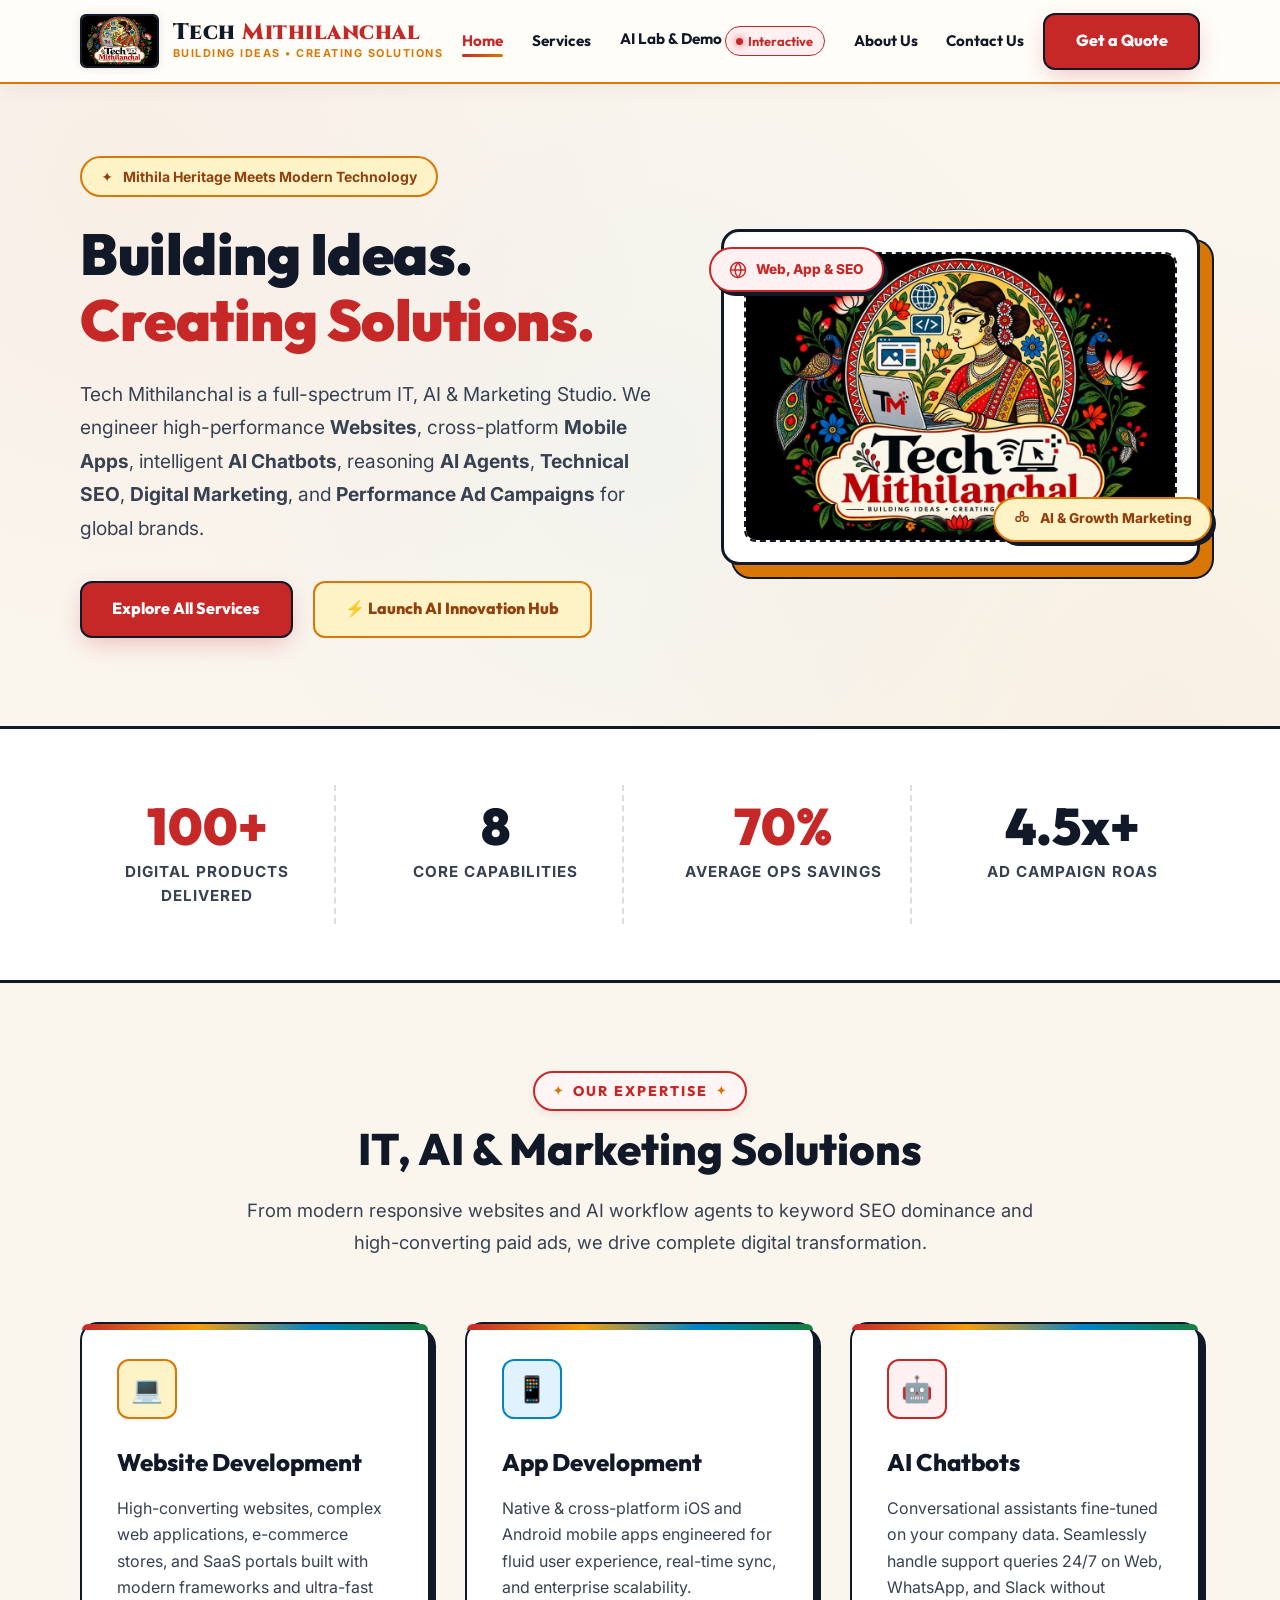
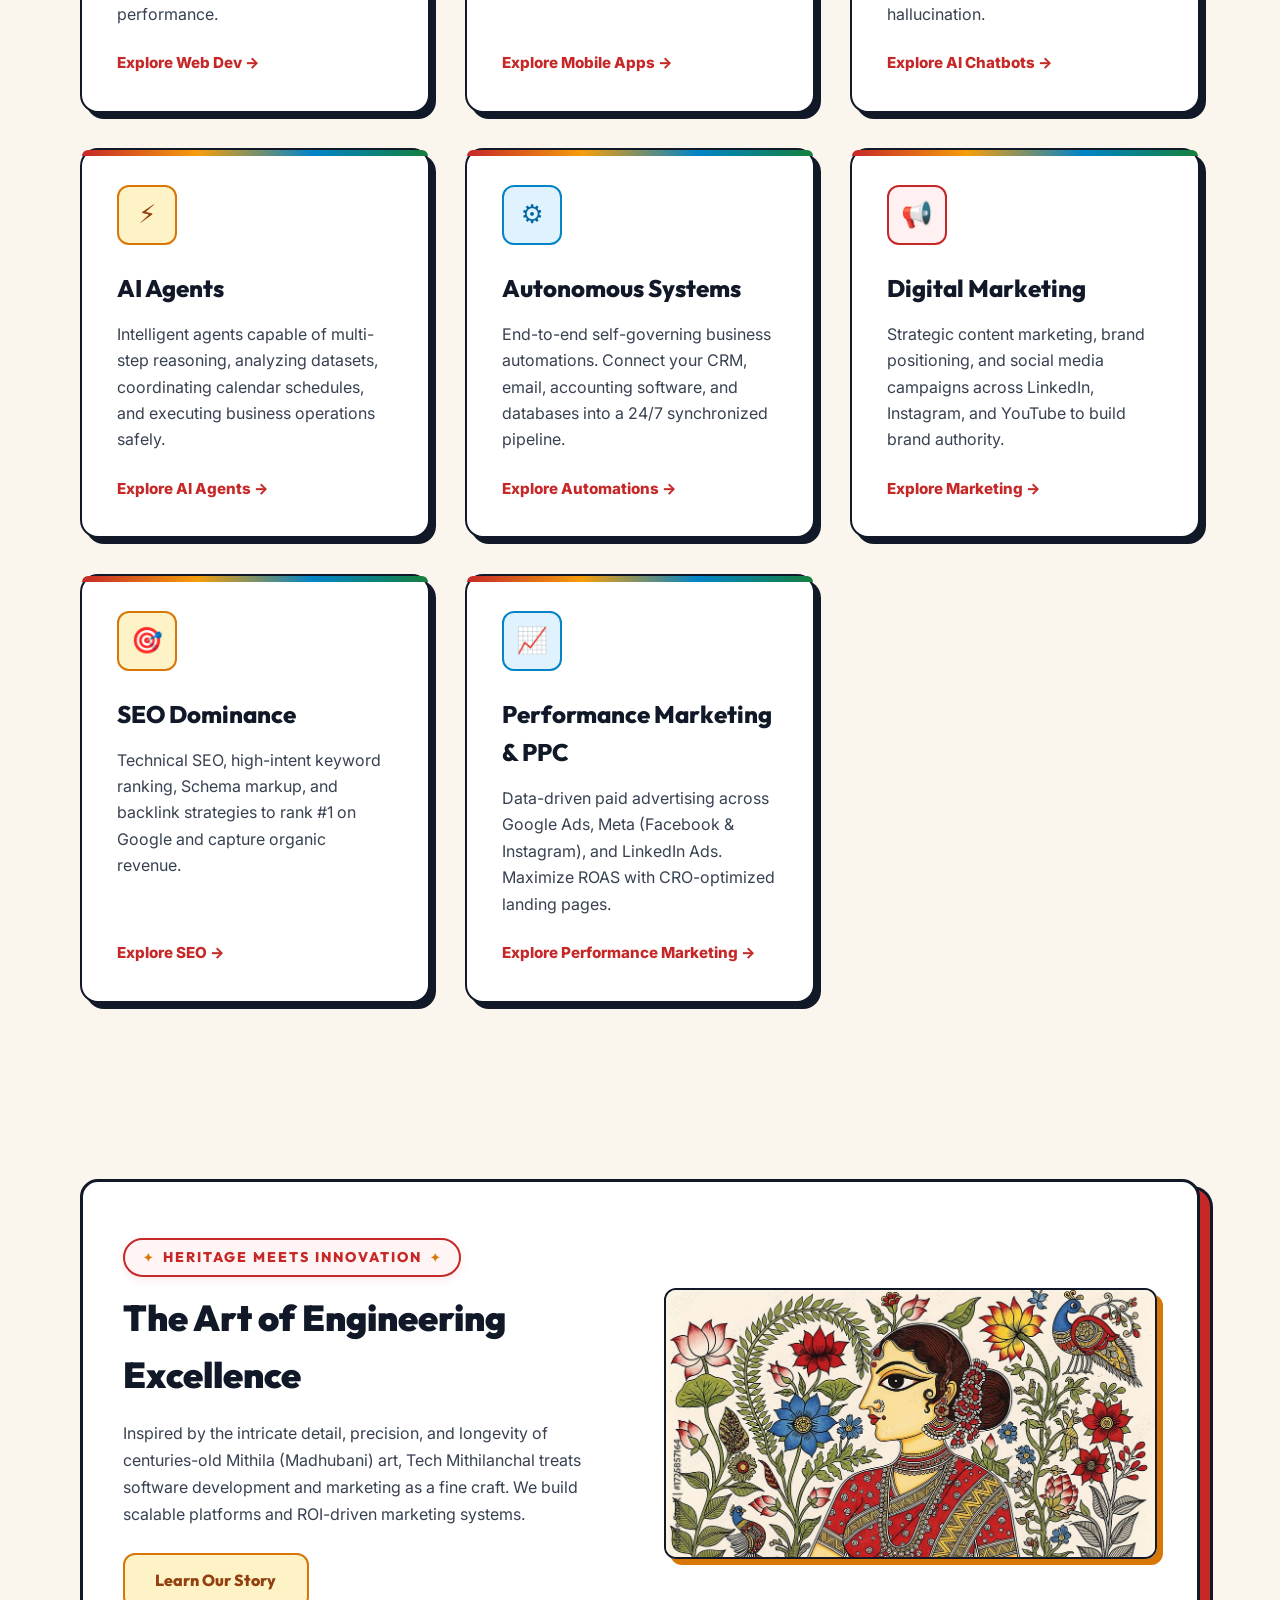
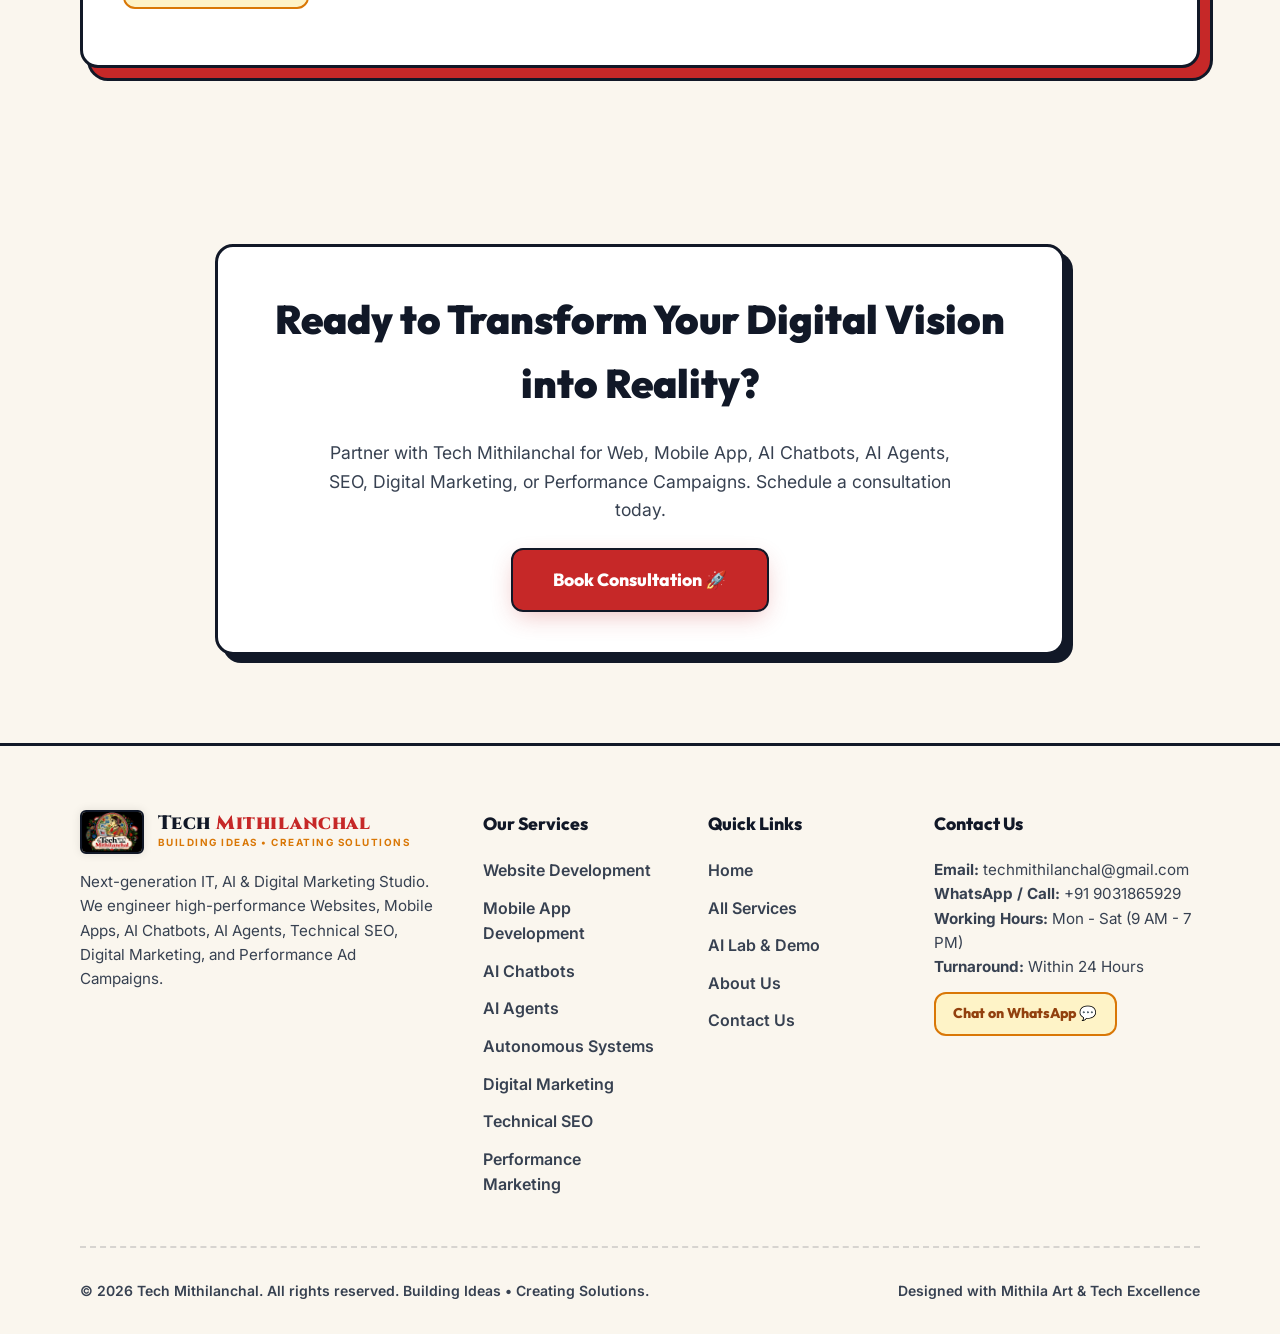
==== commit fa3ed8d5: "Update email to techmithilanchal@gmail.com and integrate direct WhatsApp inquiry to 9031865929" ====
--- a/index.html
+++ b/index.html
@@ -39,7 +39,7 @@
       "contactPoint": {
         "@type": "ContactPoint",
         "contactType": "customer support",
-        "email": "contact@techmithilanchal.com"
+        "email": "techmithilanchal@gmail.com"
       }
     }
     </script>
@@ -328,7 +328,7 @@
                 <div>
                     <h4 class="footer-col-title">Contact Us</h4>
                     <p style="font-size: 0.95rem; line-height: 1.6; margin-bottom: 0.75rem; color: var(--text-secondary);">
-                        <strong>Email:</strong> contact@techmithilanchal.com<br>
+                        <strong>Email:</strong> techmithilanchal@gmail.com<br>
                         <strong>Working Hours:</strong> Mon - Sat (9 AM - 7 PM)<br>
                         <strong>Turnaround:</strong> Within 24 Hours
                     </p>
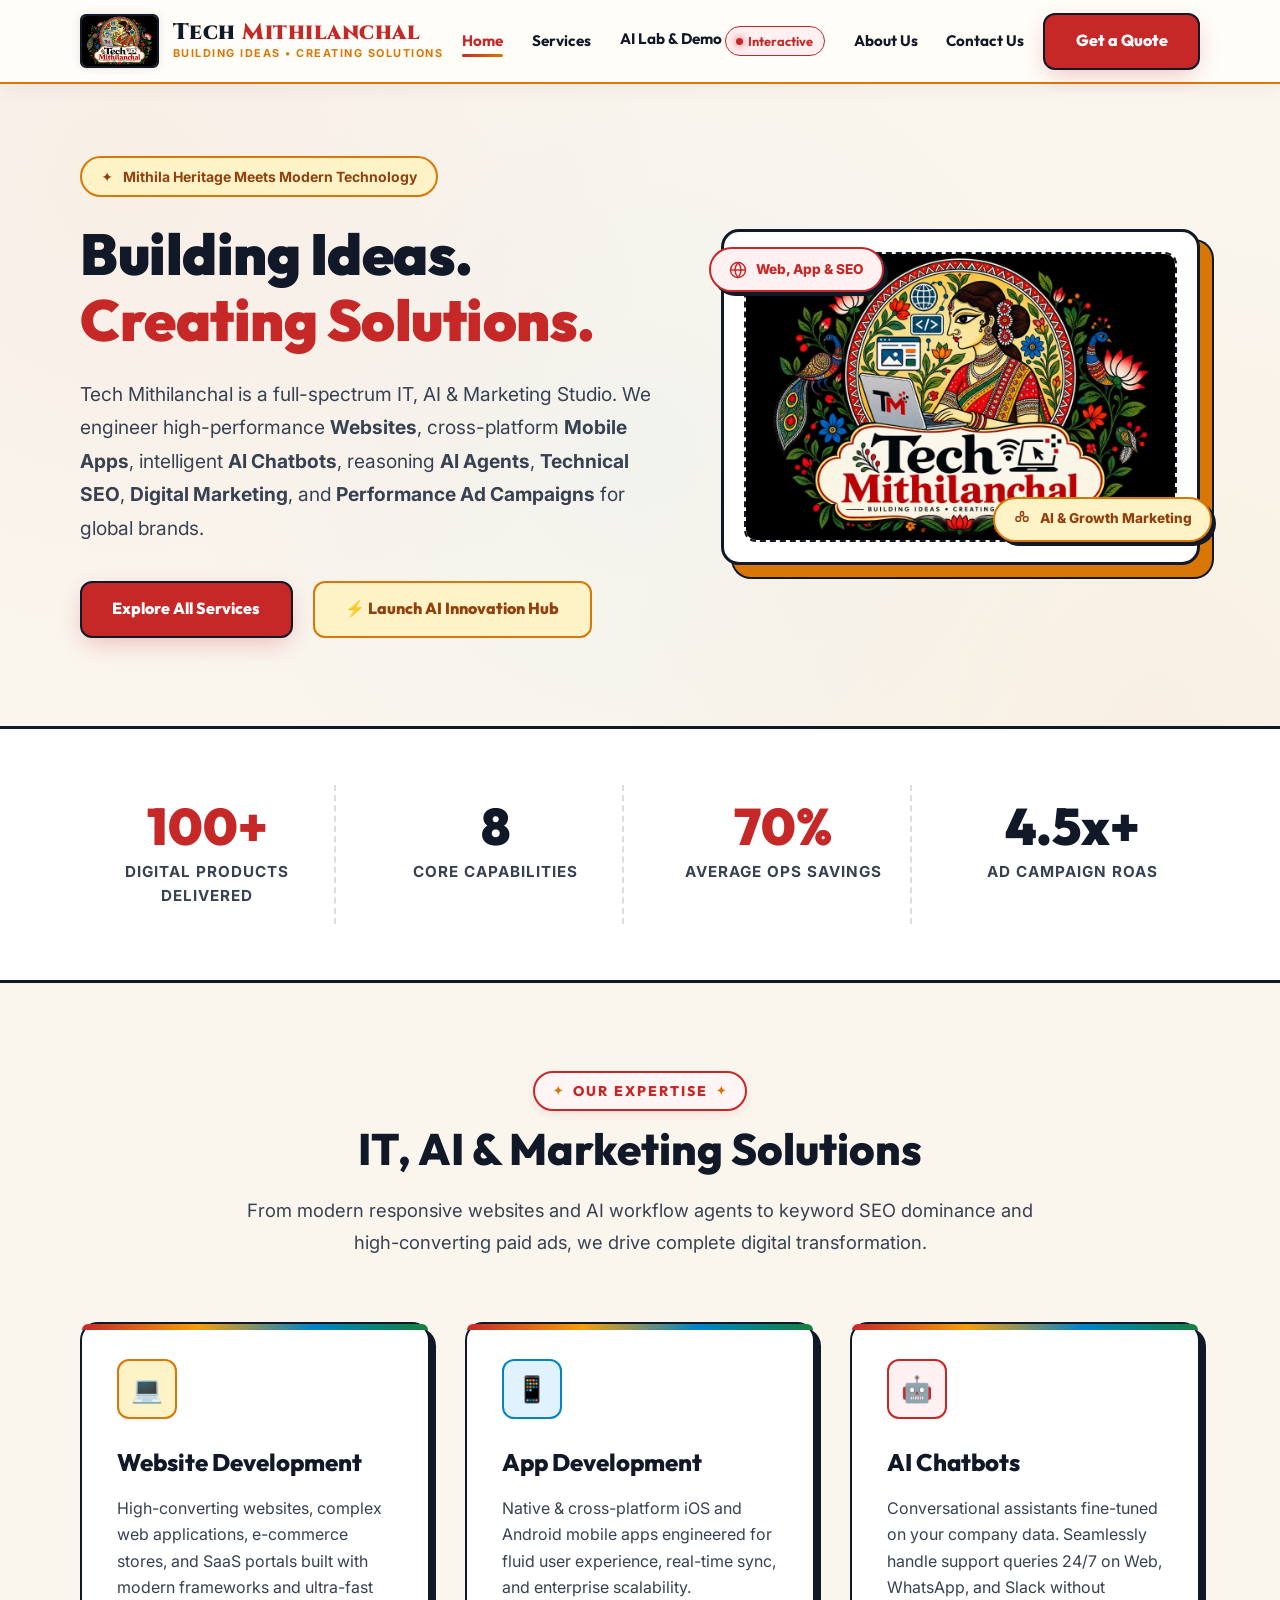
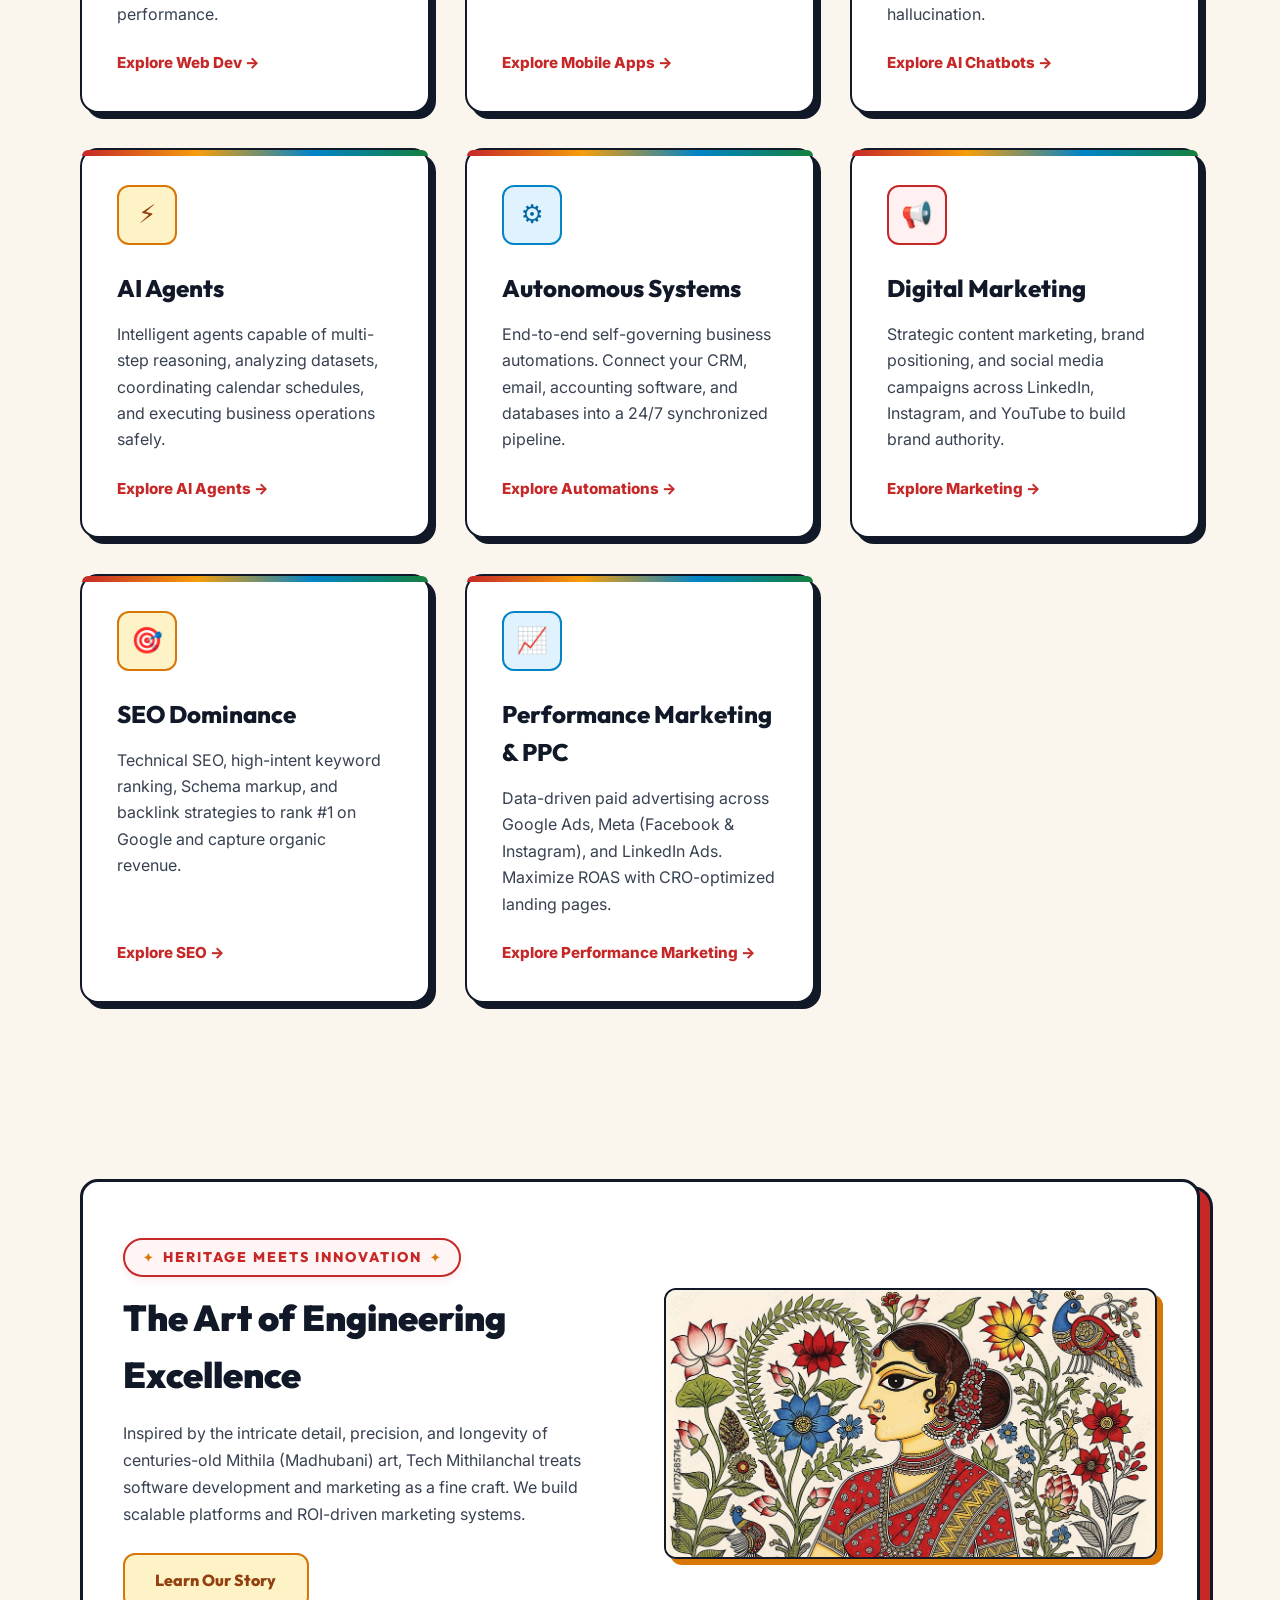
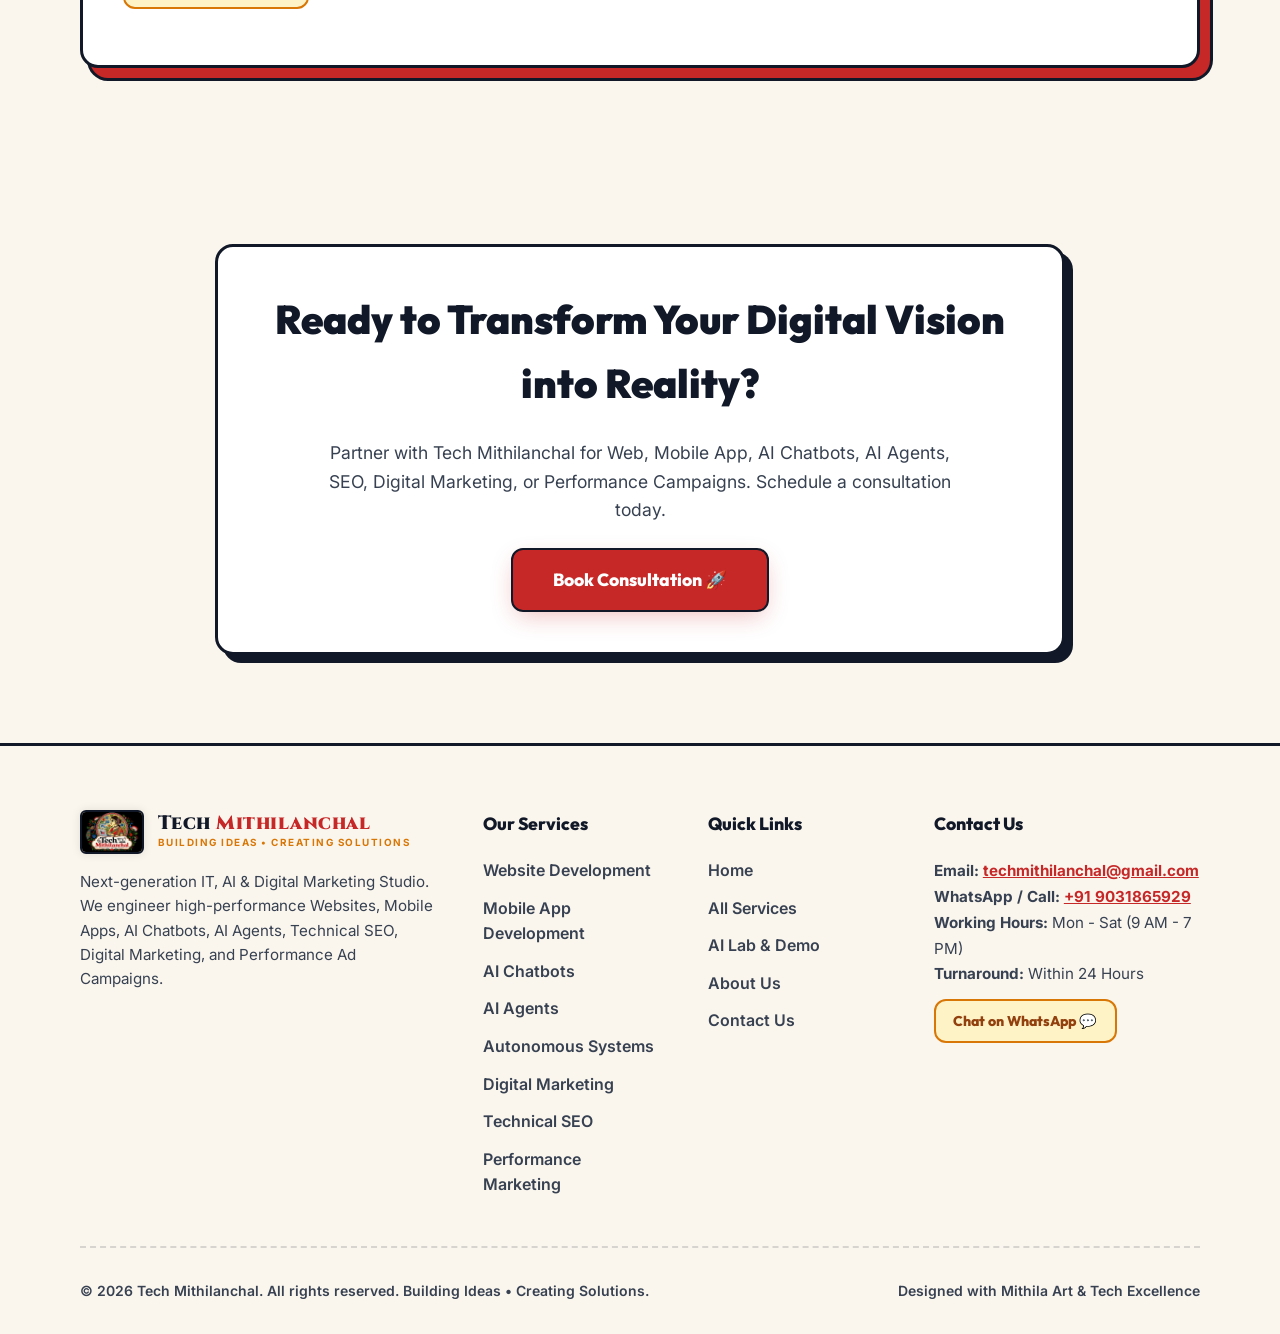
==== commit c09a61b7: "Make email mailto: and phone tel: links clickable across all pages" ====
--- a/index.html
+++ b/index.html
@@ -284,7 +284,7 @@
     </main>
 
     <!-- Footer -->
-        <footer class="footer">
+            <footer class="footer">
         <div class="container">
             <div class="footer-grid">
                 <div>
@@ -327,12 +327,13 @@
 
                 <div>
                     <h4 class="footer-col-title">Contact Us</h4>
-                    <p style="font-size: 0.95rem; line-height: 1.6; margin-bottom: 0.75rem; color: var(--text-secondary);">
-                        <strong>Email:</strong> techmithilanchal@gmail.com<br>
+                    <p style="font-size: 0.95rem; line-height: 1.7; margin-bottom: 0.75rem; color: var(--text-secondary);">
+                        <strong>Email:</strong> <a href="mailto:techmithilanchal@gmail.com" style="color: var(--color-crimson); font-weight: 700; text-decoration: underline;">techmithilanchal@gmail.com</a><br>
+                        <strong>WhatsApp / Call:</strong> <a href="tel:+919031865929" style="color: var(--color-crimson); font-weight: 700; text-decoration: underline;">+91 9031865929</a><br>
                         <strong>Working Hours:</strong> Mon - Sat (9 AM - 7 PM)<br>
                         <strong>Turnaround:</strong> Within 24 Hours
                     </p>
-                    <a href="/contact/" class="btn btn-secondary" style="padding: 0.55rem 1.1rem; font-size: 0.88rem;">Request Quote 🚀</a>
+                    <a href="https://wa.me/919031865929" target="_blank" class="btn btn-secondary" style="padding: 0.55rem 1.1rem; font-size: 0.88rem;">Chat on WhatsApp 💬</a>
                 </div>
             </div>
 
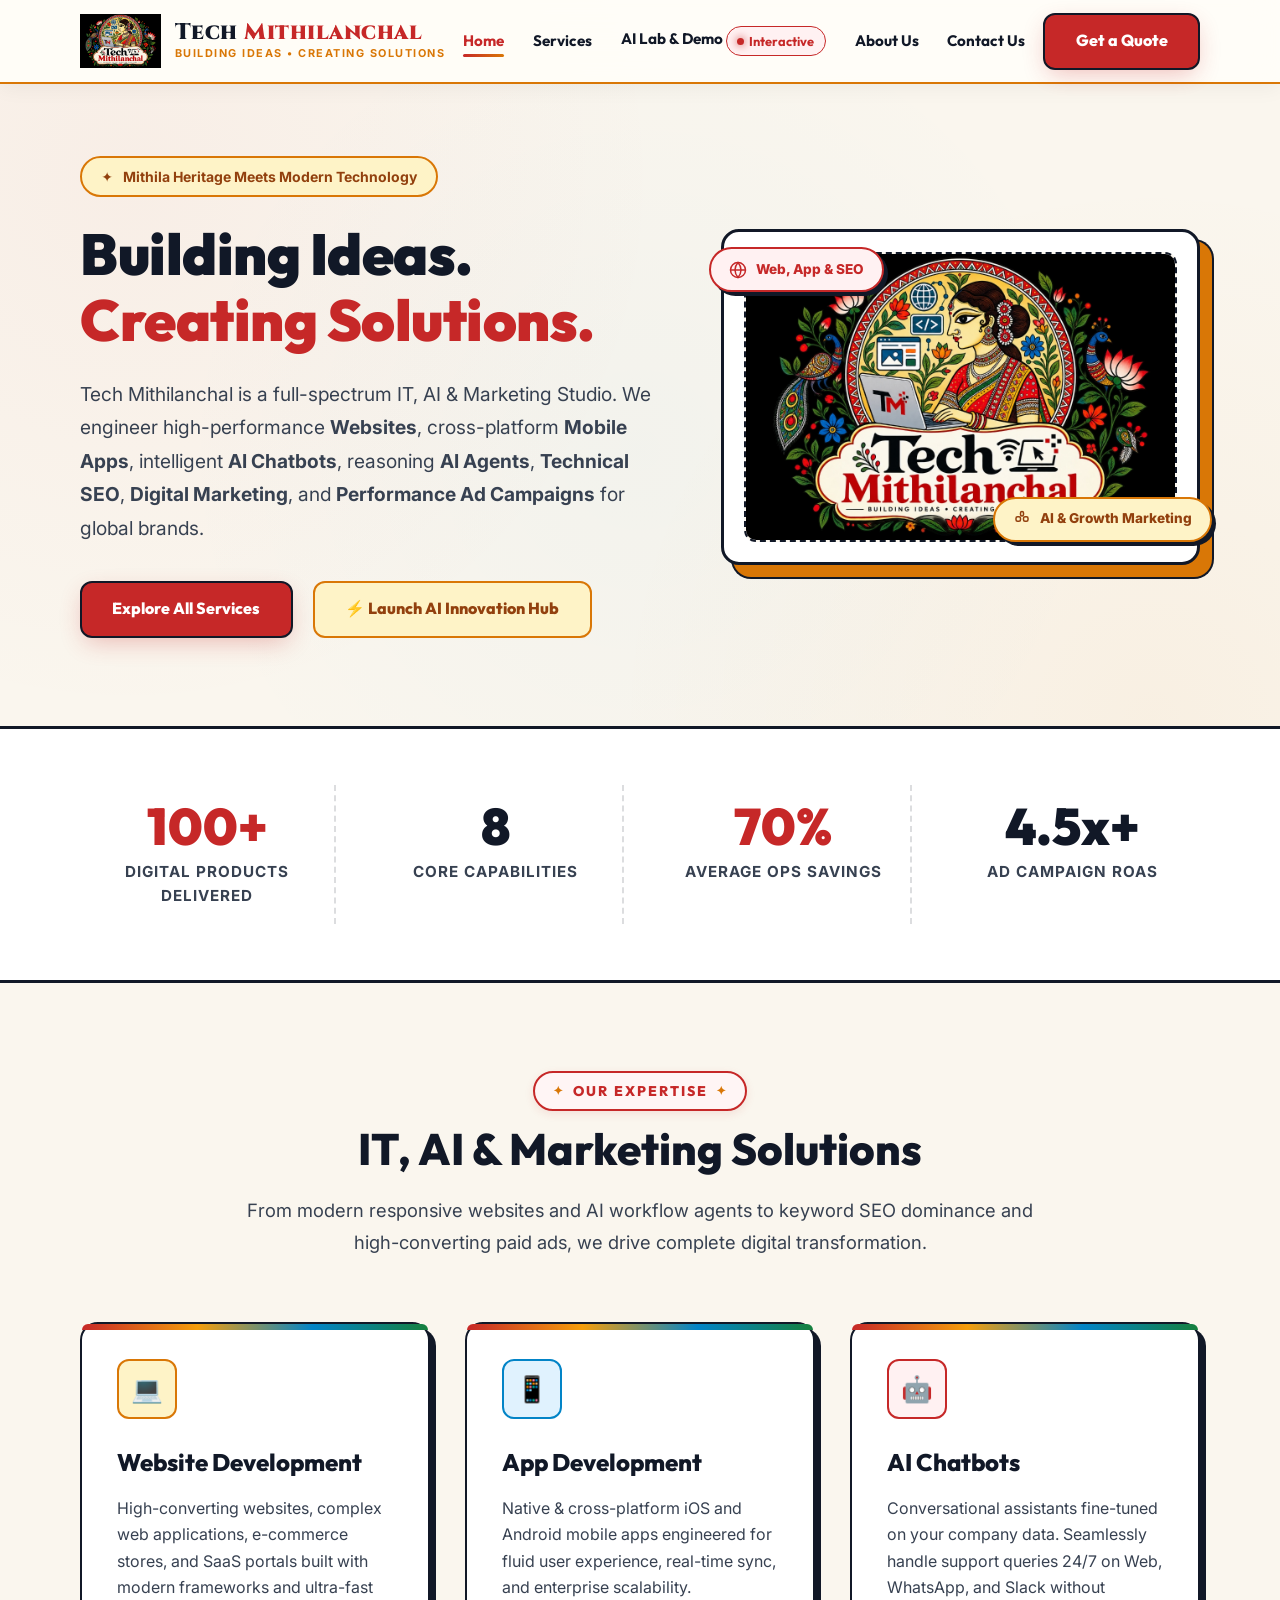
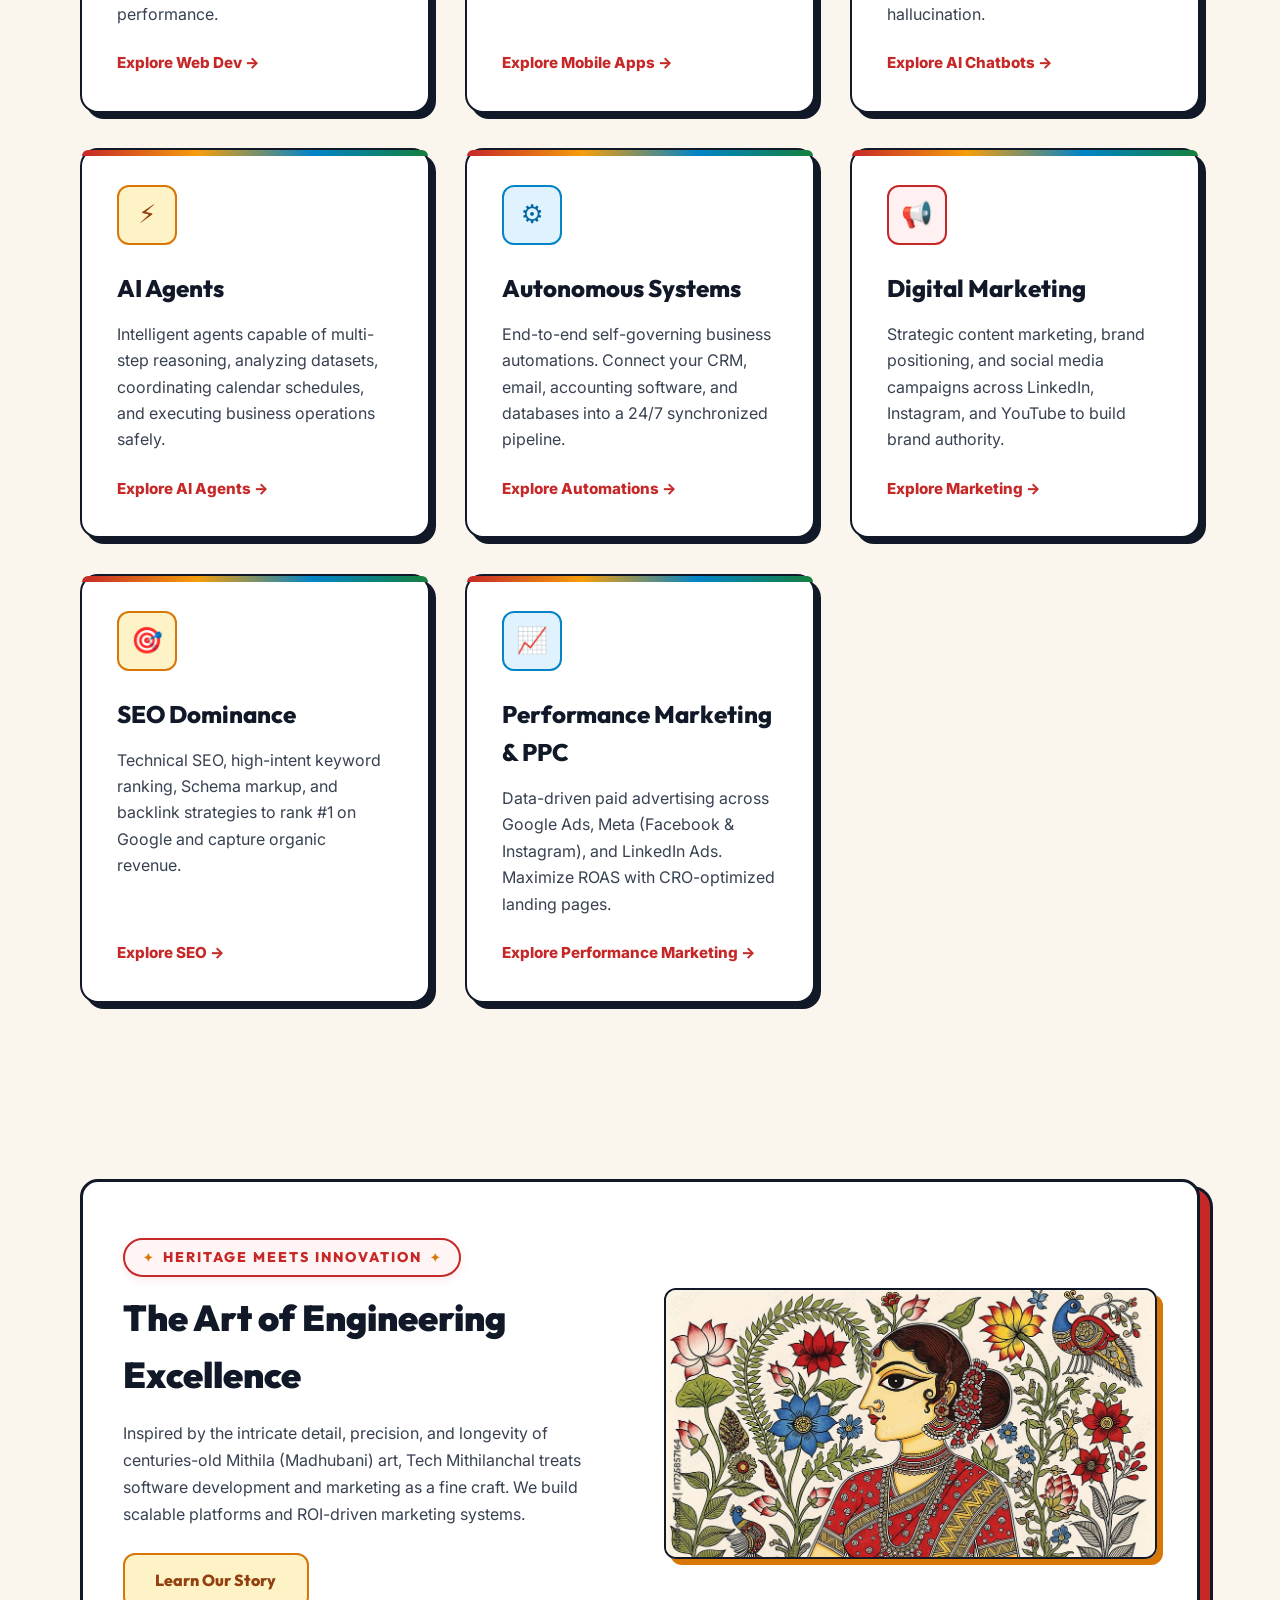
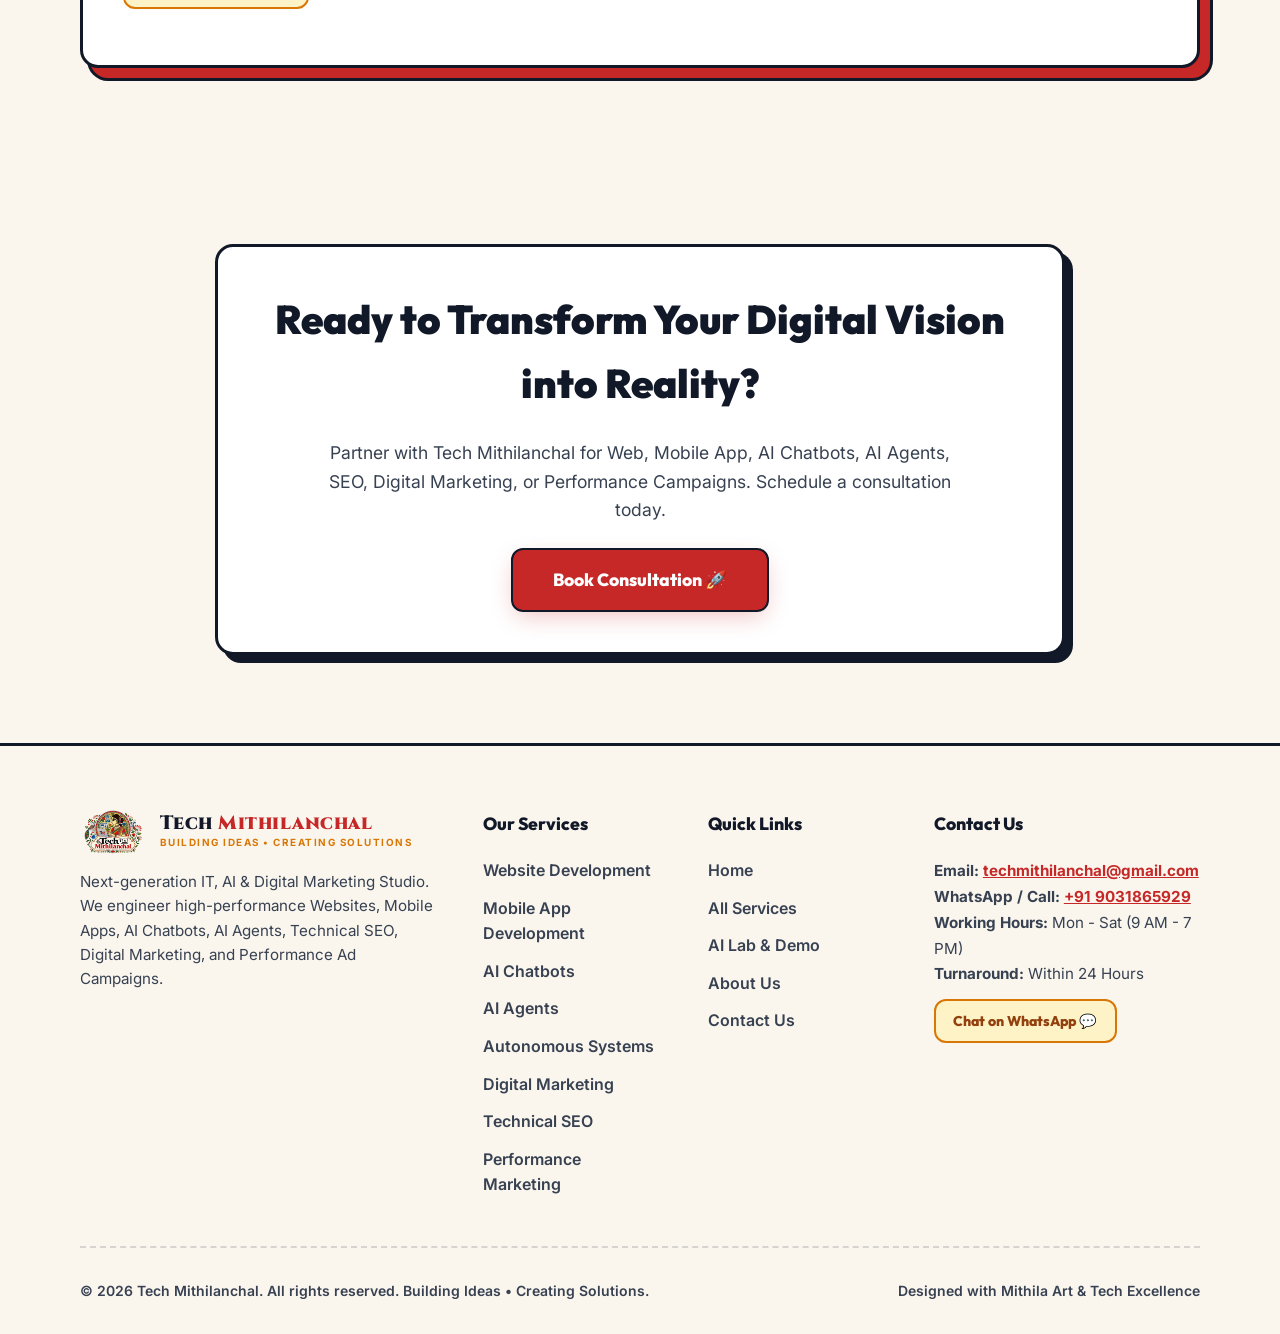
==== commit 611a300b: "Remove black background around logo image to blend seamlessly with header" ====
--- a/index.html
+++ b/index.html
@@ -289,7 +289,7 @@
             <div class="footer-grid">
                 <div>
                     <a href="/" class="logo-brand" style="margin-bottom: 1rem;">
-                        <img src="/assets/logo.jpg" alt="Tech Mithilanchal" class="logo-img" style="height: 44px;">
+                        <img src="/assets/logo.png" alt="Tech Mithilanchal" class="logo-img" style="height: 44px;">
                         <div class="logo-text-box">
                             <div class="logo-title" style="font-size: 1.2rem;">Tech <span>Mithilanchal</span></div>
                             <div class="logo-tagline" style="font-size: 0.62rem;">Building Ideas • Creating Solutions</div>
--- a/style.css
+++ b/style.css
@@ -225,15 +225,15 @@
 .logo-img {
     height: 54px;
     width: auto;
-    border-radius: var(--radius-sm);
-    border: 2px solid var(--color-black-ink);
-    box-shadow: 0 0 10px rgba(0, 0, 0, 0.1);
+    border: none;
+    box-shadow: none;
+    background: transparent;
     transition: var(--transition);
+    object-fit: contain;
 }
 
 .logo-brand:hover .logo-img {
-    transform: scale(1.05) rotate(-2deg);
-    border-color: var(--color-crimson);
+    transform: scale(1.05);
 }
 
 .logo-text-box {
